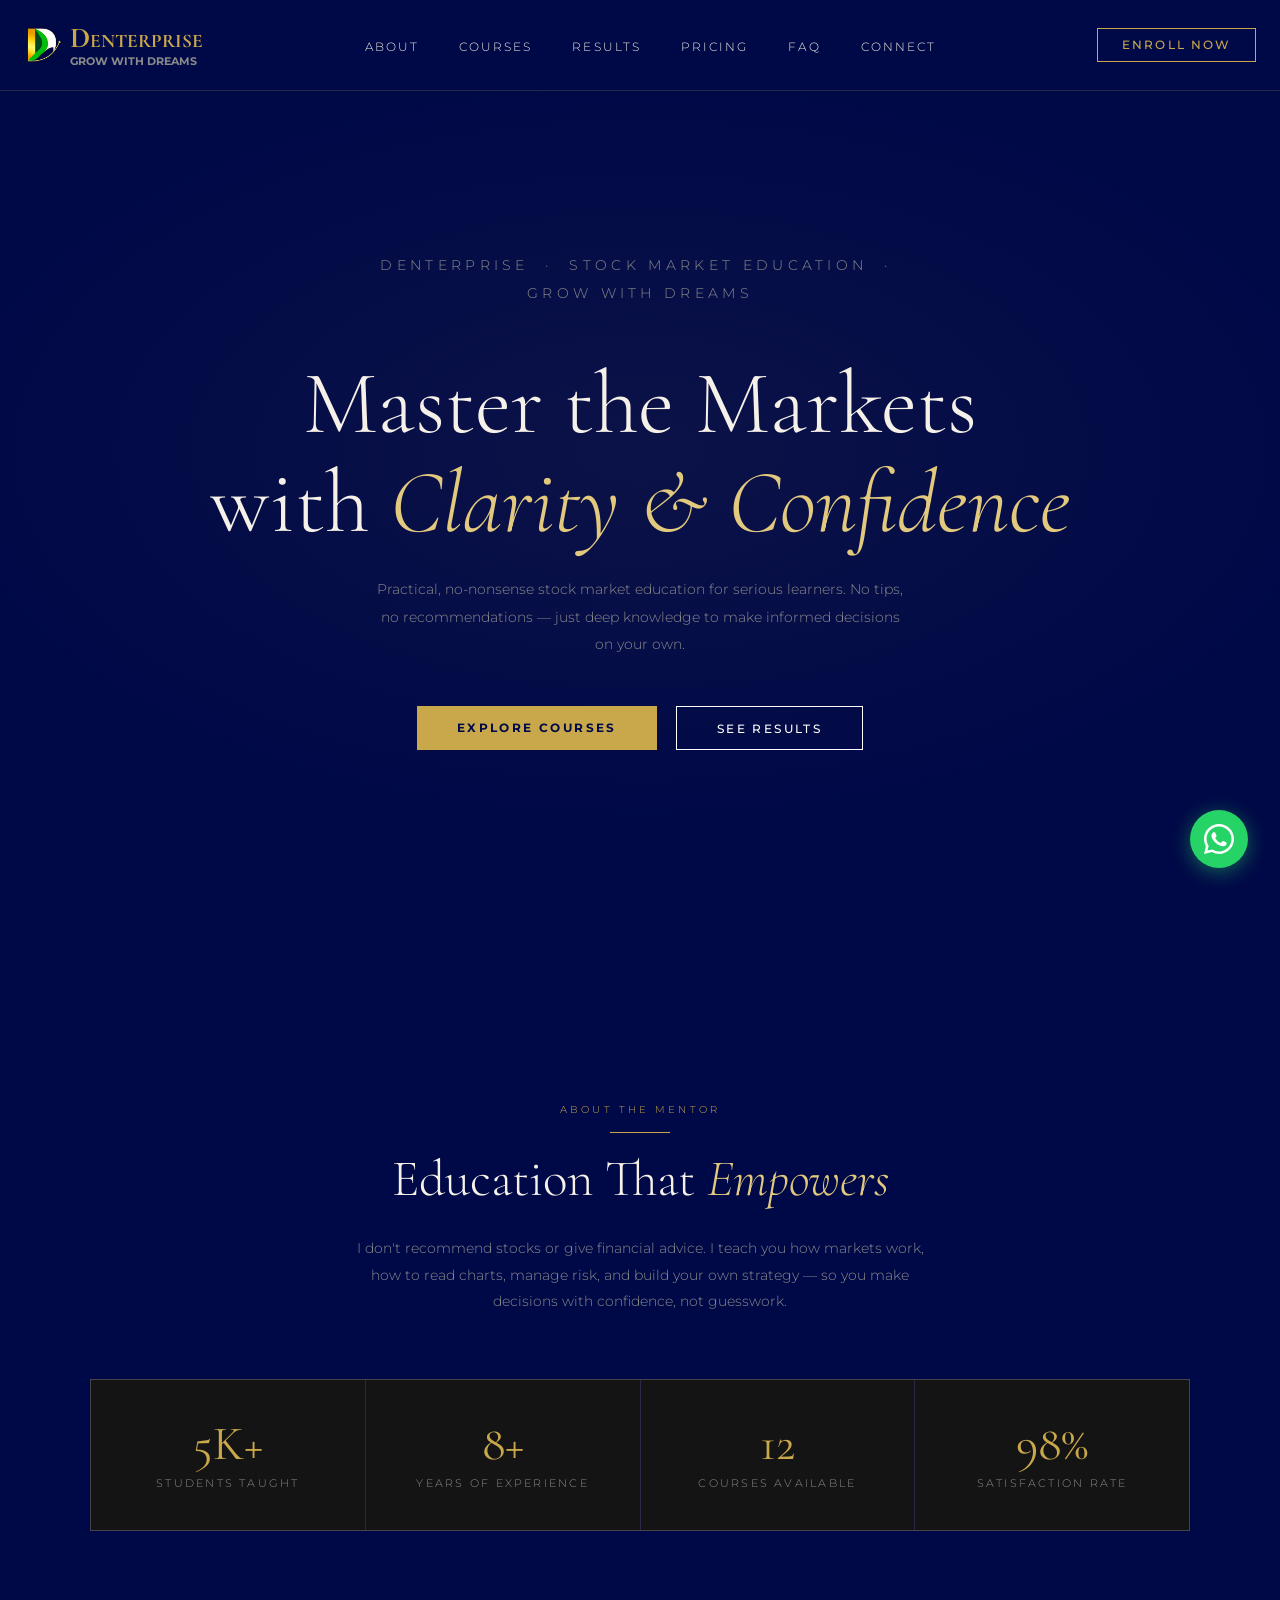
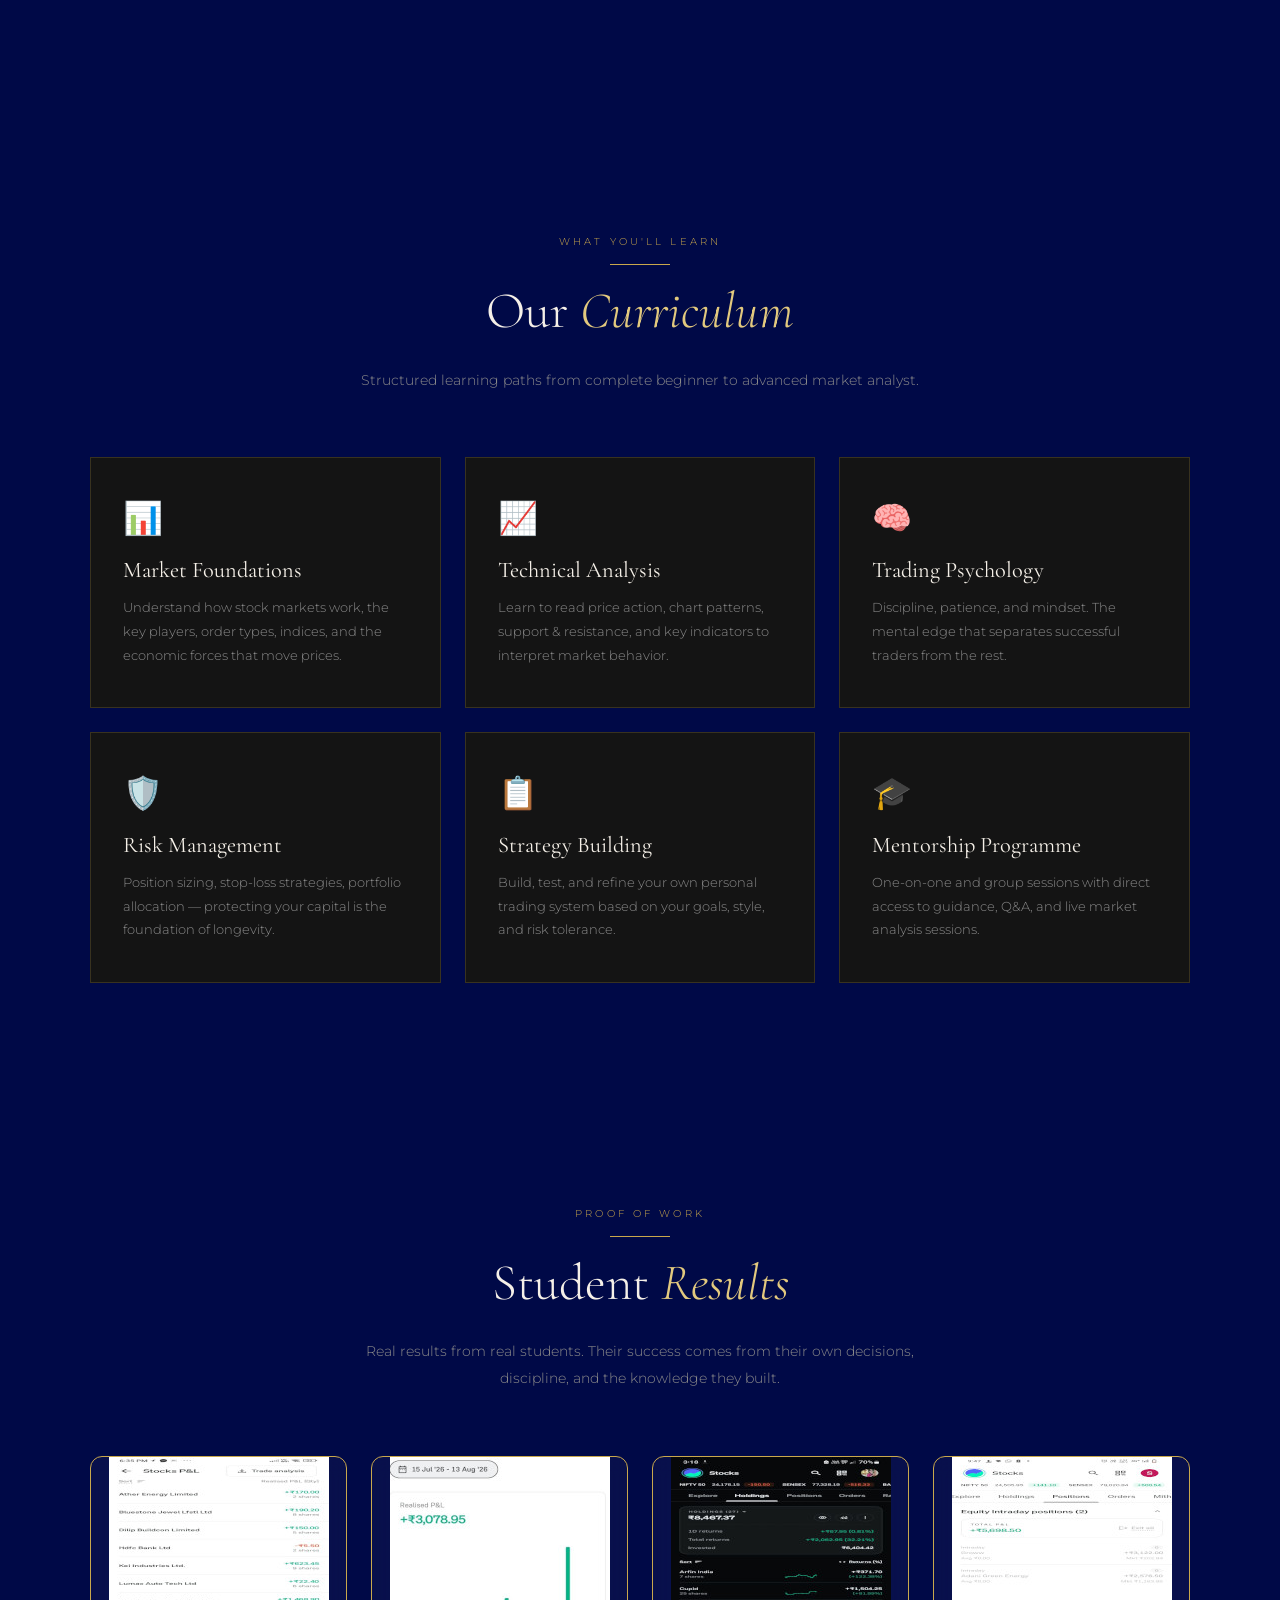
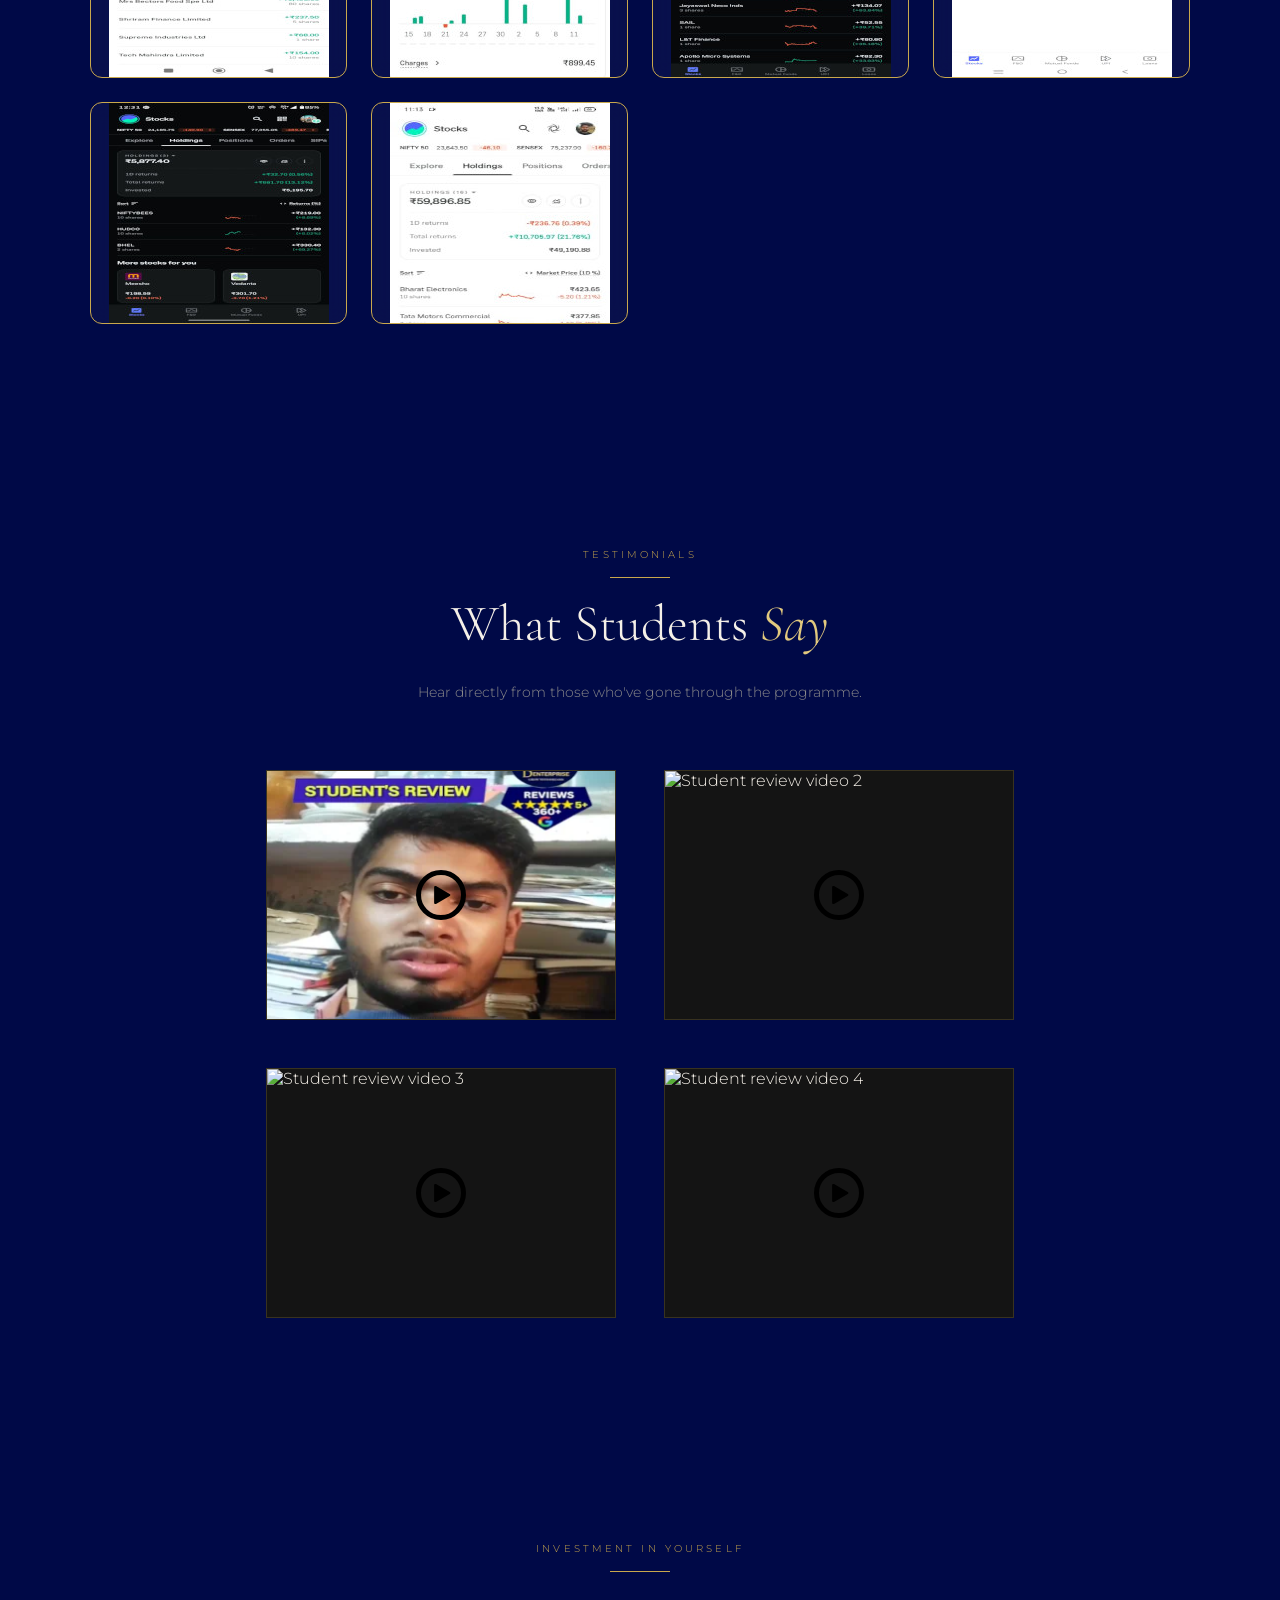
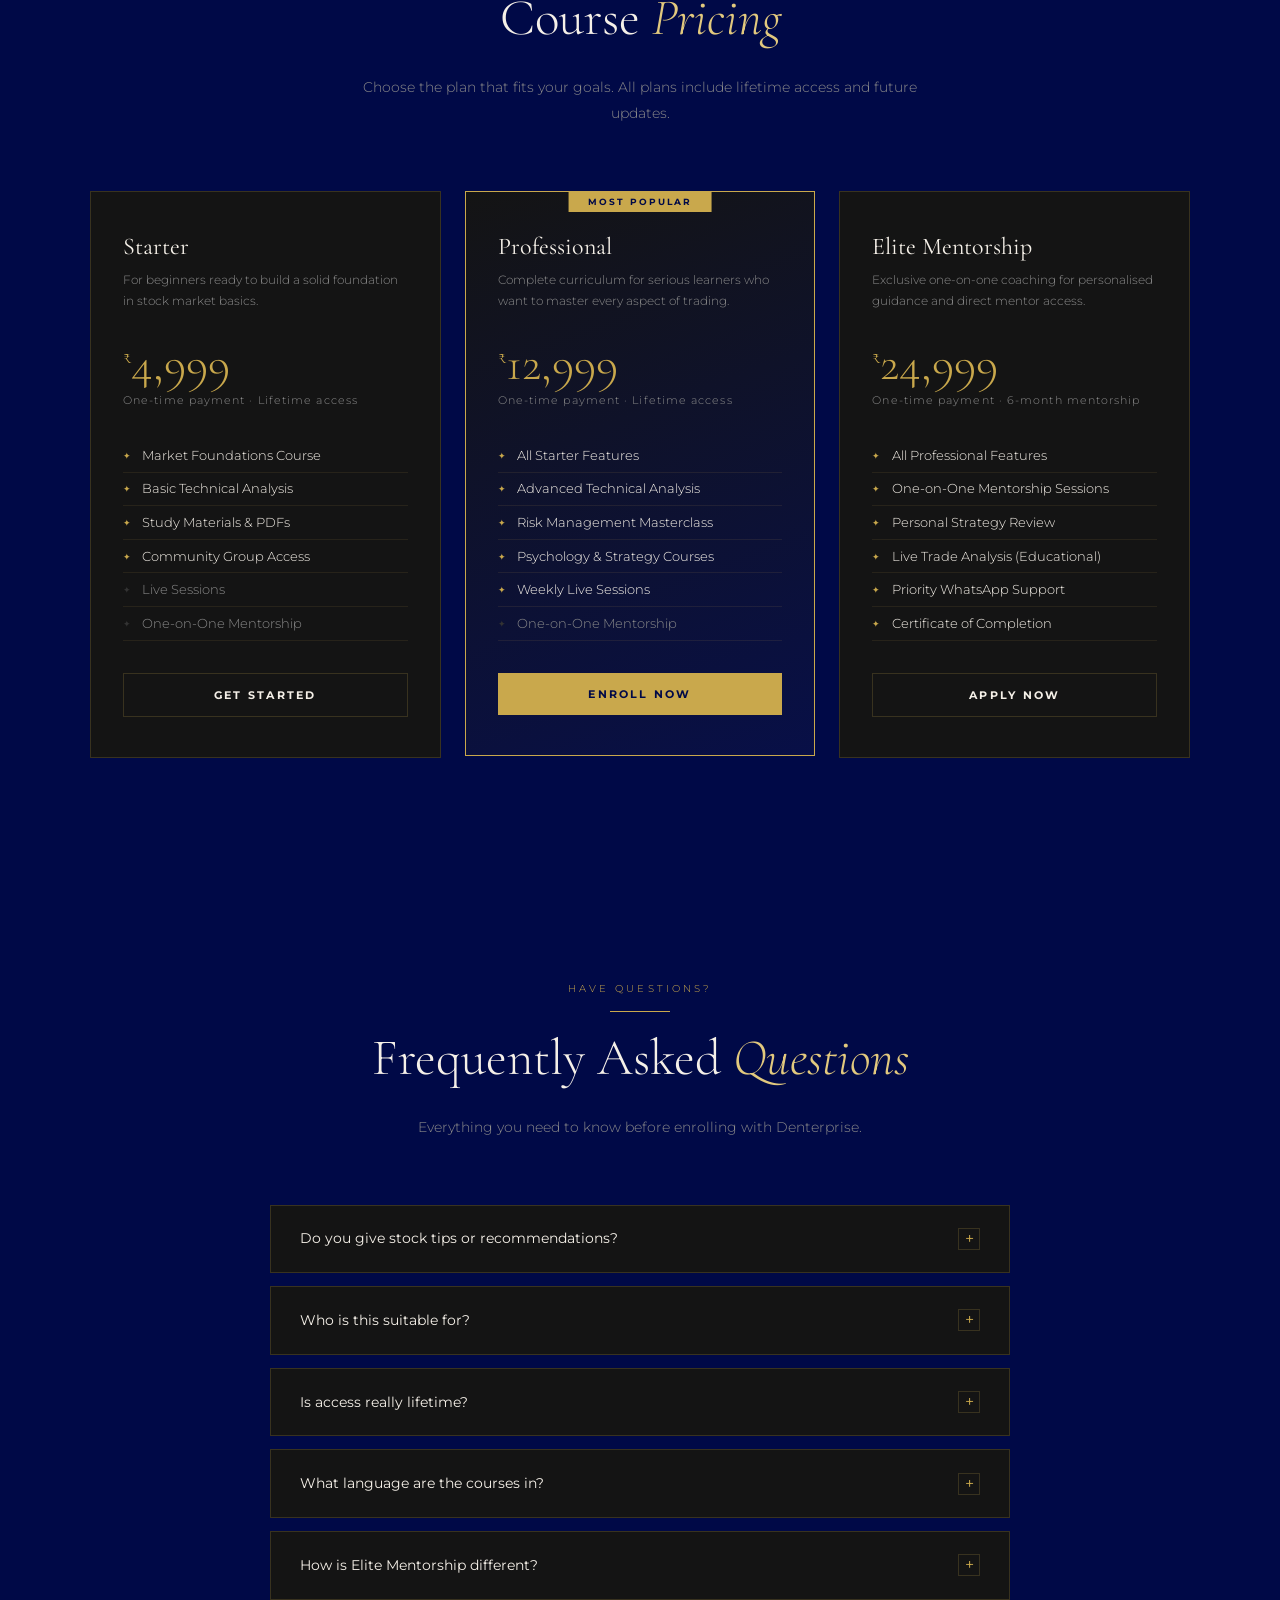
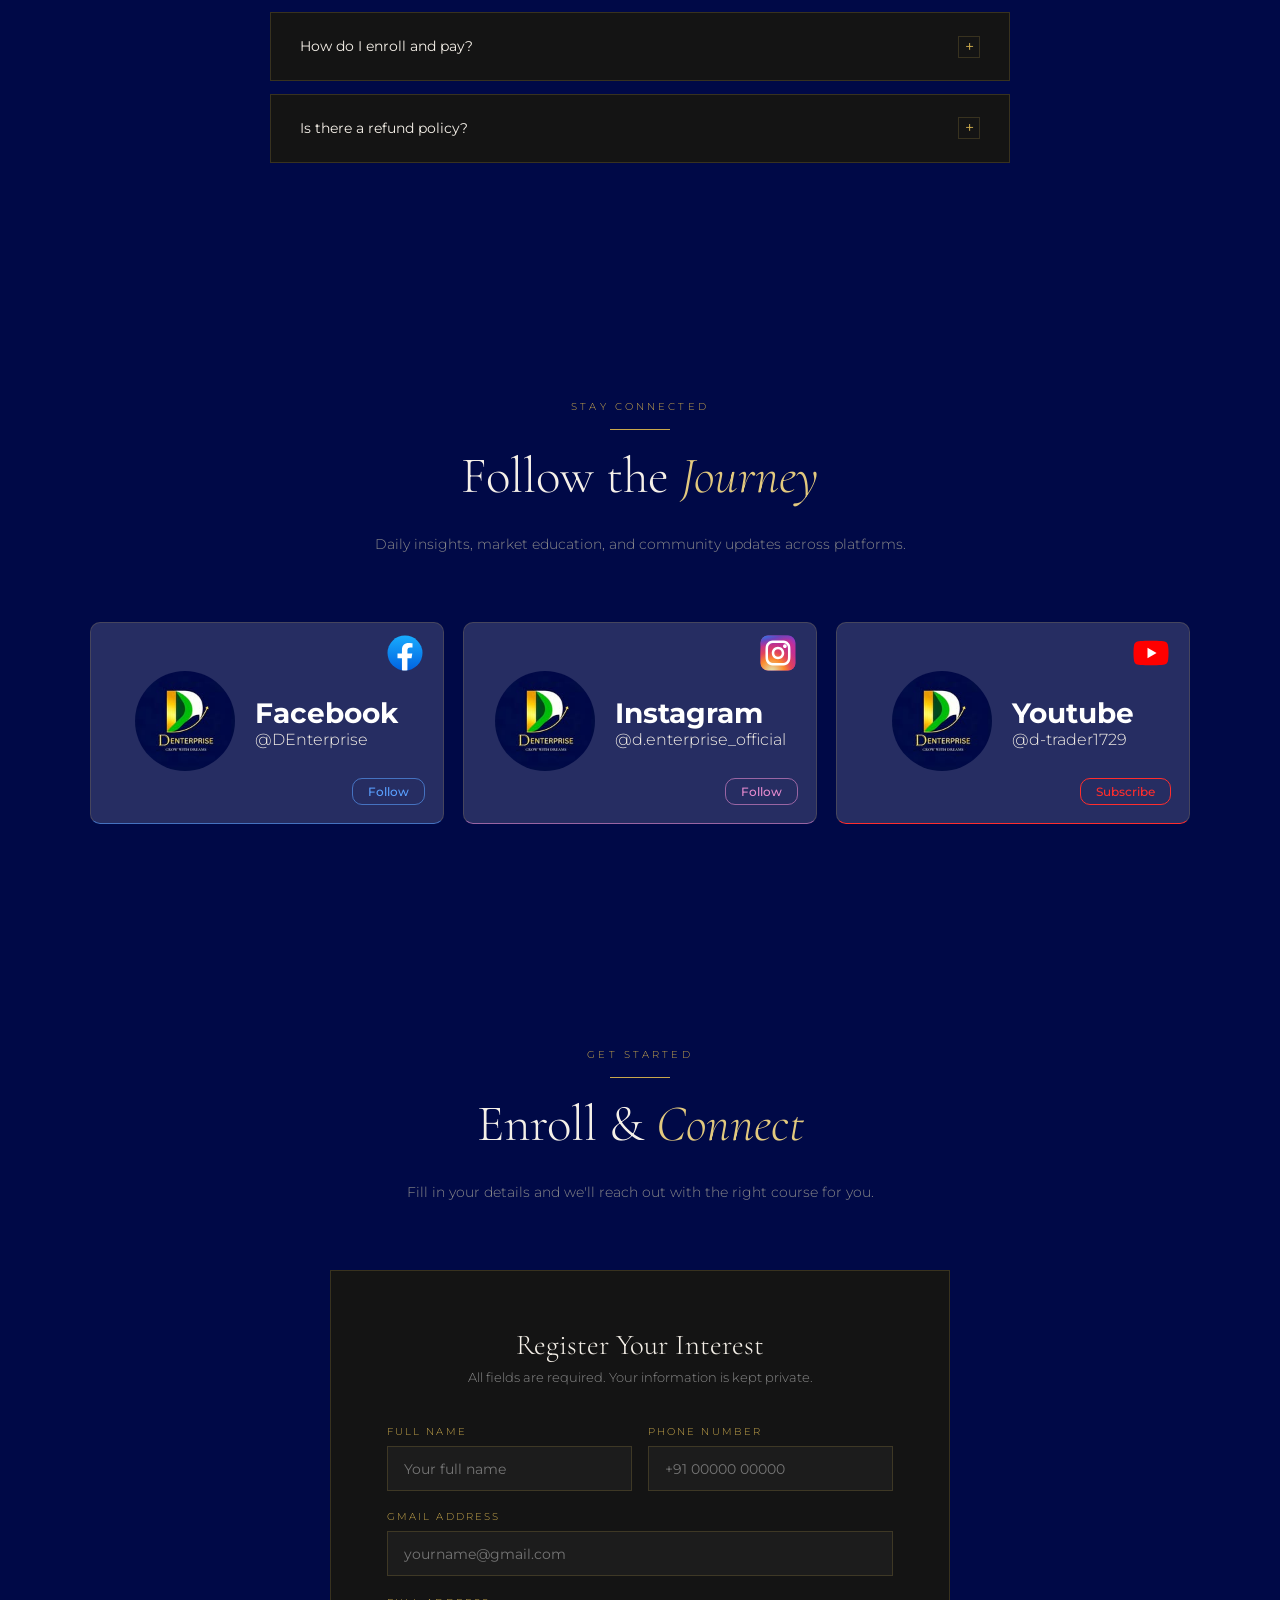
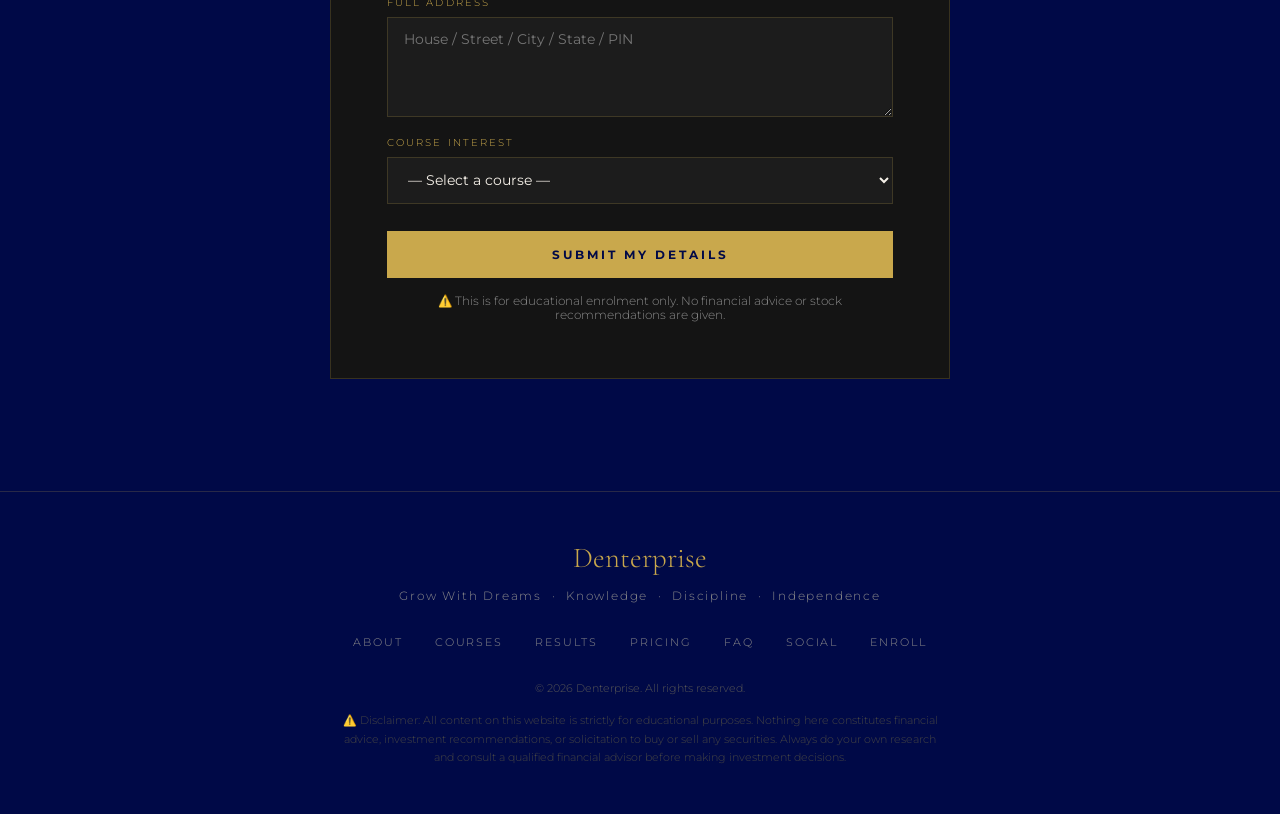
==== index.html @ 505f2dfe "feat: add thumbnail of student review video 1 in webpage" ====
<!DOCTYPE html>
<html lang="en">
<head>
    <meta charset="UTF-8">
    <meta name="viewport" content="width=device-width, initial-scale=1.0">
    
    <!-- Primary SEO -->
    <title>Denterprise — Grow With Dreams</title>
    <meta name="description" content="Master the markets with clarity & confidence. Practical, no-nonsense stock market education. No tips, no recommendations — just deep knowledge to make informed decisions. Enroll now.">
    <link rel="canonical" href="https://d-enterprise.in">
    <meta name="robots" content="index, follow, max-snippet:-1, max-image-preview:large">
    <meta name="author" content="Denterprise">
    <meta http-equiv="content-language" content="en-IN">

    <!-- Open Graph / Facebook / LinkedIn / WhatsApp -->
    <meta property="og:type" content="website">
    <meta property="og:site_name" content="Denterprise">
    <meta property="og:url" content="https://d-enterprise.in">
    <meta property="og:title" content="Denterprise — Grow With Dreams">
    <meta property="og:description" content="Master the markets with clarity & confidence. Practical, no-nonsense stock market education for serious learners. No tips, just deep knowledge.">
    <meta property="og:image" content="https://d-enterprise.in/assets/images/logo.webp">
    <meta property="og:image:width" content="1200">
    <meta property="og:image:height" content="630">
    <meta property="og:locale" content="en_IN">

    <!-- Twitter -->
    <meta name="twitter:card" content="summary_large_image">
    <meta name="twitter:site" content="@denterprise"> <!-- add your handle -->
    <meta name="twitter:title" content="Denterprise — Grow With Dreams">
    <meta name="twitter:description" content="Master the markets with clarity & confidence. No tips, no recommendations — just deep knowledge to make informed decisions.">
    <meta name="twitter:image" content="https://d-enterprise.in/assets/images/logo.webp">

    <!-- Favicon + PWA -->
    <link rel="shortcut icon" href="/assets/icons/favicon.ico" type="image/x-icon">
    <link rel="apple-touch-icon" sizes="180x180" href="/assets/icons/apple-touch-icon.png">
    <link rel="icon" type="image/png" sizes="32x32" href="/assets/icons/favicon-32x32.png">
    <link rel="icon" type="image/png" sizes="16x16" href="/assets/icons/favicon-16x16.png">
    <link rel="manifest" href="/assets/icons/site.webmanifest">
    <meta name="theme-color" content="#C9A84C"> <!--GOLD-->

    <!-- Performance -->
     <!--
    <link rel="preconnect" href="https://fonts.googleapis.com">
    <link rel="preconnect" href="https://fonts.gstatic.com" crossorigin>-->
    <link rel="preload" href="/assets/images/logo.webp" as="image" fetchpriority="high">
    <!--
    <link rel="preload" href="/fonts/cormorant-garamond-v21-cyrillic_cyrillic-ext_latin_latin-ext_vietnamese-300.woff2" as="font" type="font/woff2" crossorigin>
    <link rel="preload" href="/fonts/montserrat-v31-cyrillic_cyrillic-ext_latin_latin-ext_vietnamese-300.woff2" as="font" type="font/woff2" crossorigin>-->
    
    <!-- CSS -->
    <link rel="stylesheet" href="/css/style.css">

    <!-- Structured Data: Organization + Course -->
    <script type="application/ld+json">
{
  "@context": "https://schema.org",
  "@graph": [
    {
      "@type": "EducationalOrganization",
      "@id": "https://d-enterprise.in/#organization",
      "name": "Denterprise",
      "alternateName": "D Enterprise",
      "url": "https://d-enterprise.in/",
      "slogan": "Grow With Dreams",
      "description": "Practical, no-nonsense stock market education. No tips, no recommendations — just deep knowledge to make informed decisions.",
      "logo": {
        "@type": "ImageObject",
        "url": "https://d-enterprise.in/assets/images/logo.webp",
        "width": 1200,
        "height": 630
      },
      "sameAs": [
        "https://www.instagram.com/d.enterprise_official",
        "https://www.facebook.com/share/1Cz6TjRzab/",
        "https://youtube.com/@d-trader1729",
      ]
    },
    {
      "@type": "WebSite",
      "@id": "https://d-enterprise.in/#website",
      "url": "https://d-enterprise.in/",
      "name": "Denterprise",
      "publisher": { "@id": "https://d-enterprise.in/#organization" },
      "inLanguage": "en-IN"
    },
    {
      "@type": "WebPage",
      "@id": "https://d-enterprise.in/#webpage",
      "url": "https://d-enterprise.in/",
      "name": "Denterprise — Grow With Dreams",
      "isPartOf": { "@id": "https://d-enterprise.in/#website" },
      "about": { "@id": "https://d-enterprise.in/#organization" },
      "description": "Master the markets with clarity & confidence. Practical, no-nonsense stock market education. No tips, no recommendations — just deep knowledge to make informed decisions.",
      "inLanguage": "en-IN"
    },
    {
      "@type": "Course",
      "@id": "https://d-enterprise.in/#course",
      "name": "Practical Stock Market Education Program",
      "description": "Master the markets with clarity & confidence. Learn technical analysis, fundamental analysis, risk management and portfolio building. No stock tips given.",
      "provider": { "@id": "https://d-enterprise.in/#organization" },
      "inLanguage": ["en-IN", "hi-IN"],
      "educationalLevel": "Beginner to Advanced",
      "teaches": [
        "Technical Analysis",
        "Fundamental Analysis",
        "Risk Management",
        "Portfolio Management",
        "Trading Psychology"
      ],
      "hasCourseInstance": {
        "@type": "CourseInstance",
        "courseMode": "online",
        "courseWorkload": "P6M"
      },
      "offers": [
        {
          "@type": "Offer",
          "name": "Starter",
          "url": "https://d-enterprise.in/#pricing",
          "price": "4999",
          "priceCurrency": "INR",
          "availability": "https://schema.org/InStock",
          "category": "Market Foundations Course"
        },
        {
          "@type": "Offer",
          "name": "Professional",
          "url": "https://d-enterprise.in/#pricing",
          "price": "12999",
          "priceCurrency": "INR",
          "availability": "https://schema.org/InStock",
          "category": "Complete Curriculum"
        },
        {
          "@type": "Offer",
          "name": "Elite Mentorship",
          "url": "https://d-enterprise.in/#pricing",
          "price": "24999",
          "priceCurrency": "INR",
          "availability": "https://schema.org/InStock",
          "category": "One-on-One Mentorship"
        }
      ]
    },
    {
      "@type": "FAQPage",
      "@id": "https://d-enterprise.in/#faq",
      "mainEntity": [
        {
          "@type": "Question",
          "name": "Do you give stock tips or recommendations?",
          "acceptedAnswer": {
            "@type": "Answer",
            "text": "Absolutely not. Denterprise is a pure education platform. We teach you how to analyse markets, read charts, and build your own strategy. We never recommend specific stocks or give buy/sell calls."
          }
        },
        {
          "@type": "Question",
          "name": "Who is this suitable for?",
          "acceptedAnswer": {
            "@type": "Answer",
            "text": "Our courses are designed for complete beginners with zero market knowledge to intermediate traders looking to sharpen their skills."
          }
        },
        {
          "@type": "Question",
          "name": "Is access really lifetime?",
          "acceptedAnswer": {
            "@type": "Answer",
            "text": "Yes. Once enrolled, you get lifetime access to all course materials including any future updates. Learn at your own pace — no deadlines, no expiry."
          }
        },
        {
          "@type": "Question",
          "name": "What language are the courses in?",
          "acceptedAnswer": {
            "@type": "Answer",
            "text": "Our courses are taught in Hindi and English, making them accessible across India. Study materials are provided in both languages."
          }
        },
        {
          "@type": "Question",
          "name": "How is Elite Mentorship different?",
          "acceptedAnswer": {
            "@type": "Answer",
            "text": "Elite Mentorship gives you direct one-on-one sessions, a personalised review of your own strategy, and priority WhatsApp support."
          }
        },
        {
          "@type": "Question",
          "name": "How do I enroll and pay?",
          "acceptedAnswer": {
            "@type": "Answer",
            "text": "Fill out the enrolment form on the website — our team will reach out within 24 hours with payment details and onboarding steps."
          }
        },
        {
          "@type": "Question",
          "name": "Is there a refund policy?",
          "acceptedAnswer": {
            "@type": "Answer",
            "text": "We offer a 7-day review period. If you feel the course isn't the right fit within the first 7 days, contact us and we'll sort it out."
          }
        }
      ]
    }
  ]
}
</script>
</head>
<body>

    <!-- WhatsApp Float -->
    <a href="https://wa.me/79800 53683?text=Hello%21%20I%27d%20like%20to%20get%20more%20details%20about%20your%20stock%20market%20course" class="whatsapp-float" target="_blank" title="Chat on WhatsApp">
        <svg viewBox="0 0 32 32" xmlns="http://www.w3.org/2000/svg">
            <path d="M16 0C7.163 0 0 7.163 0 16c0 2.824.737 5.474 2.027 7.77L0 32l8.43-2.007A15.934 15.934 0 0016 32c8.837 0 16-7.163 16-16S24.837 0 16 0zm0 29.333a13.27 13.27 0 01-6.77-1.848l-.484-.29-5.007 1.192 1.22-4.862-.317-.5A13.267 13.267 0 012.667 16C2.667 8.636 8.636 2.667 16 2.667S29.333 8.636 29.333 16 23.364 29.333 16 29.333zm7.27-9.917c-.398-.2-2.354-1.162-2.72-1.294-.365-.133-.63-.2-.895.2-.265.398-1.028 1.294-1.26 1.561-.233.266-.465.3-.863.1-.398-.2-1.68-.619-3.2-1.973-1.183-1.054-1.98-2.355-2.213-2.753-.233-.398-.025-.613.175-.812.18-.178.398-.465.597-.698.2-.233.266-.398.398-.663.133-.265.067-.498-.033-.697-.1-.2-.895-2.16-1.228-2.958-.323-.776-.65-.67-.895-.683-.233-.013-.498-.016-.763-.016s-.697.1-1.062.498c-.365.398-1.394 1.362-1.394 3.323s1.428 3.855 1.627 4.12c.2.266 2.81 4.291 6.81 6.022.951.41 1.693.655 2.272.838.954.303 1.822.26 2.508.158.765-.114 2.354-.962 2.687-1.892.333-.93.333-1.727.233-1.892-.1-.166-.365-.266-.763-.465z"/>
        </svg>
    </a>

    <!-- Modal Dialog -->
     <dialog id="media-modal">
        <button class="close-btn" id="close-modal">&times;</button>
        <div id="modal-content"></div>
     </dialog>

    <!-- HEADER -->
    <header class="site-header">
        <nav class="navbar">
            <a href="#" class="nav-logo-wrap">
                <img src="/assets/images/logo.webp"alt="Logo" onerror="this.style.display='none'" />
                <div>
                    <div class="nav-logo-text"><span>D</span>ENTERPRISE</div>
                    <div class="nav-logo-sub">Grow With Dreams</div>
                </div>
            </a>
            <ul class="nav-links">
                <li><a href="#about">About</a></li>
                <li><a href="#courses">Courses</a></li>
                <li><a href="#results">Results</a></li>
                <li><a href="#pricing">Pricing</a></li>
                <li><a href="#faq">FAQ</a></li>
                <li><a href="#social">Connect</a></li>
            </ul>
            <a href="#enroll" class="nav-cta">Enroll Now</a>
        </nav>
    </header>

    <!-- MAIN -->
    <main class="main">
        <!-- HERO -->
         <section class="hero">
            <p class="hero-tag">Denterprise &nbsp;·&nbsp; Stock Market Education &nbsp;·&nbsp; Grow With Dreams</p>
            <h1>Master the Markets<br/>with <em>Clarity & Confidence</em></h1>
            <p>Practical, no-nonsense stock market education for serious learners. No tips, no recommendations — just deep knowledge to make informed decisions on your own.</p>
            <div class="hero-btns">
                <a href="#courses" class="btn-primary">Explore Courses</a>
                <a href="#results" class="btn-outline">See Results</a>
            </div>
        </section>

        <!-- ABOUT / STATS -->
        <section id="about">
            <div class="container">
                <p class="section-tag">About the Mentor</p>
                <div class="divider"></div>
                <h2 class="section-title">Education That <em>Empowers</em></h2>
                <p class="section-sub">I don't recommend stocks or give financial advice. I teach you how markets work, how to read charts, manage risk, and build your own strategy — so you make decisions with confidence, not guesswork.</p>

                <div class="stats-grid reveal">
                <div class="stat"><div class="stat-num">5K+</div><div class="stat-label">Students Taught</div></div>
                <div class="stat"><div class="stat-num">8+</div><div class="stat-label">Years of Experience</div></div>
                <div class="stat"><div class="stat-num">12</div><div class="stat-label">Courses Available</div></div>
                <div class="stat"><div class="stat-num">98%</div><div class="stat-label">Satisfaction Rate</div></div>
                </div>
            </div>
        </section>

        <!-- COURSES -->
        <section id="courses">
            <div class="container">
                <p class="section-tag">What You'll Learn</p>
                <div class="divider"></div>
                <h2 class="section-title">Our <em>Curriculum</em></h2>
                <p class="section-sub">Structured learning paths from complete beginner to advanced market analyst.</p>

                <div class="courses-grid reveal">
                <div class="course-card">
                    <div class="course-icon">📊</div>
                    <h3>Market Foundations</h3>
                    <p>Understand how stock markets work, the key players, order types, indices, and the economic forces that move prices.</p>
                </div>
                <div class="course-card">
                    <div class="course-icon">📈</div>
                    <h3>Technical Analysis</h3>
                    <p>Learn to read price action, chart patterns, support & resistance, and key indicators to interpret market behavior.</p>
                </div>
                <div class="course-card">
                    <div class="course-icon">🧠</div>
                    <h3>Trading Psychology</h3>
                    <p>Discipline, patience, and mindset. The mental edge that separates successful traders from the rest.</p>
                </div>
                <div class="course-card">
                    <div class="course-icon">🛡️</div>
                    <h3>Risk Management</h3>
                    <p>Position sizing, stop-loss strategies, portfolio allocation — protecting your capital is the foundation of longevity.</p>
                </div>
                <div class="course-card">
                    <div class="course-icon">📋</div>
                    <h3>Strategy Building</h3>
                    <p>Build, test, and refine your own personal trading system based on your goals, style, and risk tolerance.</p>
                </div>
                <div class="course-card">
                    <div class="course-icon">🎓</div>
                    <h3>Mentorship Programme</h3>
                    <p>One-on-one and group sessions with direct access to guidance, Q&A, and live market analysis sessions.</p>
                </div>
                </div>
            </div>
        </section>

        <!-- RESULTS (SCREENSHOTS) -->
        <section id="results" class="results-bg">
            <div class="container">
                <p class="section-tag">Proof of Work</p>
                <div class="divider"></div>
                <h2 class="section-title">Student <em>Results</em></h2>
                <p class="section-sub">Real results from real students. Their success comes from their own decisions, discipline, and the knowledge they built.</p>

                <div class="screenshot-grid reveal" id="screenshotGrid">
                    <div class="screenshot-placeholder media" data-type="image" data-src="/assets/review-img/1.jpeg">
                        <img src="/assets/review-img/thumbnail1.jpeg" alt="Student review photo 1">
                    </div>
                    <div class="screenshot-placeholder media" data-type="image" data-src="/assets/review-img/2.jpeg">
                        <img src="/assets/review-img/thumbnail2.jpeg" alt="Student review photo 2">
                    </div>
                    <div class="screenshot-placeholder media" data-type="image" data-src="/assets/review-img/3.jpeg">
                        <img src="/assets/review-img/thumbnail3.jpeg" alt="Student review photo 3">
                    </div>
                    <div class="screenshot-placeholder media" data-type="image" data-src="/assets/review-img/4.jpeg">
                        <img src="/assets/review-img/thumbnail4.jpeg" alt="Student review photo 4">
                    </div>
                    <div class="screenshot-placeholder media" data-type="image" data-src="/assets/review-img/5.jpeg">
                        <img src="/assets/review-img/thumbnail5.jpeg" alt="Student review photo 5">
                    </div>
                    <div class="screenshot-placeholder media" data-type="image" data-src="/assets/review-img/6.jpeg">
                        <img src="/assets/review-img/thumbnail6.jpeg" alt="Student review photo 6">
                    </div>
                </div>
            </div>
        </section>

        <!-- VIDEO REVIEWS -->
        <section id="reviews">
            <div class="container">
                <p class="section-tag">Testimonials</p>
                <div class="divider"></div>
                <h2 class="section-title">What Students <em>Say</em></h2>
                <p class="section-sub">Hear directly from those who've gone through the programme.</p>

                <div class="video-grid reveal">
                    <!-- Replace src with actual YouTube embed or video URL -->
                    <div class="video-card  media" data-type="video" data-src="/assets/videos/vid1.mp4">
                        <img src="/assets/videos/thumb1.webp" alt="Student review video 1">
                        <div class="play-icon">
                            <svg viewBox="0 0 20 20" version="1.1" xmlns="http://www.w3.org/2000/svg" xmlns:xlink="http://www.w3.org/1999/xlink" fill="#000000"><g id="SVGRepo_bgCarrier" stroke-width="0"></g><g id="SVGRepo_tracerCarrier" stroke-linecap="round" stroke-linejoin="round"></g><g id="SVGRepo_iconCarrier"> <title>multimedia / 10 - multimedia, play icon, circle, button</title> <g id="Free-Icons" stroke="none" stroke-width="1" fill="none" fill-rule="evenodd"> <g transform="translate(-821.000000, -378.000000)" id="Group"> <g transform="translate(819.000000, 376.000000)" id="Shape"> <circle stroke="#000000" stroke-width="2" stroke-linecap="round" stroke-linejoin="round" cx="12" cy="12" r="9"> </circle> <path d="M9.99806947,8.42746827 L15.4902873,11.5658784 C15.730046,11.7028834 15.8133443,12.0083107 15.6763394,12.2480695 C15.6320447,12.3255851 15.5678029,12.3898269 15.4902873,12.4341216 L9.99806947,15.5725317 C9.75831075,15.7095367 9.45288341,15.6262384 9.31587843,15.3864796 C9.27270766,15.3109308 9.25,15.2254236 9.25,15.1384102 L9.25,8.86158984 C9.25,8.58544746 9.47385763,8.36158984 9.75,8.36158984 C9.83701347,8.36158984 9.92252062,8.3842975 9.99806947,8.42746827 Z" fill="#000000"> </path> </g> </g> </g> </g></svg>
                        </div>
                    </div>
                    <div class="video-card  media" data-type="video" data-src="/assets/videos/2.mp4">
                        <img src="/assets/videos/thumb2.webp" alt="Student review video 2">
                        <div class="play-icon">
                            <svg viewBox="0 0 20 20" version="1.1" xmlns="http://www.w3.org/2000/svg" xmlns:xlink="http://www.w3.org/1999/xlink" fill="#000000"><g id="SVGRepo_bgCarrier" stroke-width="0"></g><g id="SVGRepo_tracerCarrier" stroke-linecap="round" stroke-linejoin="round"></g><g id="SVGRepo_iconCarrier"> <title>multimedia / 10 - multimedia, play icon, circle, button</title> <g id="Free-Icons" stroke="none" stroke-width="1" fill="none" fill-rule="evenodd"> <g transform="translate(-821.000000, -378.000000)" id="Group"> <g transform="translate(819.000000, 376.000000)" id="Shape"> <circle stroke="#000000" stroke-width="2" stroke-linecap="round" stroke-linejoin="round" cx="12" cy="12" r="9"> </circle> <path d="M9.99806947,8.42746827 L15.4902873,11.5658784 C15.730046,11.7028834 15.8133443,12.0083107 15.6763394,12.2480695 C15.6320447,12.3255851 15.5678029,12.3898269 15.4902873,12.4341216 L9.99806947,15.5725317 C9.75831075,15.7095367 9.45288341,15.6262384 9.31587843,15.3864796 C9.27270766,15.3109308 9.25,15.2254236 9.25,15.1384102 L9.25,8.86158984 C9.25,8.58544746 9.47385763,8.36158984 9.75,8.36158984 C9.83701347,8.36158984 9.92252062,8.3842975 9.99806947,8.42746827 Z" fill="#000000"> </path> </g> </g> </g> </g></svg>
                        </div>
                    </div>
                    <div class="video-card  media" data-type="video" data-src="/assets/videos/3.mp4">
                        <img src="/assets/videos/thumb3.webp" alt="Student review video 3">
                        <div class="play-icon">
                            <svg viewBox="0 0 20 20" version="1.1" xmlns="http://www.w3.org/2000/svg" xmlns:xlink="http://www.w3.org/1999/xlink" fill="#000000"><g id="SVGRepo_bgCarrier" stroke-width="0"></g><g id="SVGRepo_tracerCarrier" stroke-linecap="round" stroke-linejoin="round"></g><g id="SVGRepo_iconCarrier"> <title>multimedia / 10 - multimedia, play icon, circle, button</title> <g id="Free-Icons" stroke="none" stroke-width="1" fill="none" fill-rule="evenodd"> <g transform="translate(-821.000000, -378.000000)" id="Group"> <g transform="translate(819.000000, 376.000000)" id="Shape"> <circle stroke="#000000" stroke-width="2" stroke-linecap="round" stroke-linejoin="round" cx="12" cy="12" r="9"> </circle> <path d="M9.99806947,8.42746827 L15.4902873,11.5658784 C15.730046,11.7028834 15.8133443,12.0083107 15.6763394,12.2480695 C15.6320447,12.3255851 15.5678029,12.3898269 15.4902873,12.4341216 L9.99806947,15.5725317 C9.75831075,15.7095367 9.45288341,15.6262384 9.31587843,15.3864796 C9.27270766,15.3109308 9.25,15.2254236 9.25,15.1384102 L9.25,8.86158984 C9.25,8.58544746 9.47385763,8.36158984 9.75,8.36158984 C9.83701347,8.36158984 9.92252062,8.3842975 9.99806947,8.42746827 Z" fill="#000000"> </path> </g> </g> </g> </g></svg>
                        </div>
                    </div>
                    <div class="video-card  media" data-type="video" data-src="/assets/videos/4.mp4">
                        <img src="/assets/videos/thumb4.webp" alt="Student review video 4">
                        <div class="play-icon">
                            <svg viewBox="0 0 20 20" version="1.1" xmlns="http://www.w3.org/2000/svg" xmlns:xlink="http://www.w3.org/1999/xlink" fill="#000000"><g id="SVGRepo_bgCarrier" stroke-width="0"></g><g id="SVGRepo_tracerCarrier" stroke-linecap="round" stroke-linejoin="round"></g><g id="SVGRepo_iconCarrier"> <title>multimedia / 10 - multimedia, play icon, circle, button</title> <g id="Free-Icons" stroke="none" stroke-width="1" fill="none" fill-rule="evenodd"> <g transform="translate(-821.000000, -378.000000)" id="Group"> <g transform="translate(819.000000, 376.000000)" id="Shape"> <circle stroke="#000000" stroke-width="2" stroke-linecap="round" stroke-linejoin="round" cx="12" cy="12" r="9"> </circle> <path d="M9.99806947,8.42746827 L15.4902873,11.5658784 C15.730046,11.7028834 15.8133443,12.0083107 15.6763394,12.2480695 C15.6320447,12.3255851 15.5678029,12.3898269 15.4902873,12.4341216 L9.99806947,15.5725317 C9.75831075,15.7095367 9.45288341,15.6262384 9.31587843,15.3864796 C9.27270766,15.3109308 9.25,15.2254236 9.25,15.1384102 L9.25,8.86158984 C9.25,8.58544746 9.47385763,8.36158984 9.75,8.36158984 C9.83701347,8.36158984 9.92252062,8.3842975 9.99806947,8.42746827 Z" fill="#000000"> </path> </g> </g> </g> </g></svg>
                        </div>
                    </div>
                </div>
            </div>
        </section>

        <!-- PRICING -->
        <section id="pricing">
            <div class="container">
                <p class="section-tag">Investment in Yourself</p>
                <div class="divider"></div>
                <h2 class="section-title">Course <em>Pricing</em></h2>
                <p class="section-sub">Choose the plan that fits your goals. All plans include lifetime access and future updates.</p>
                <div class="pricing-grid reveal">

                <!-- Starter -->
                <div class="price-card">
                    <div class="price-name">Starter</div>
                    <div class="price-desc">For beginners ready to build a solid foundation in stock market basics.</div>
                    <div class="price-amount"><span>₹</span>4,999</div>
                    <div class="price-period">One-time payment · Lifetime access</div>
                    <ul class="price-features">
                    <li>Market Foundations Course</li>
                    <li>Basic Technical Analysis</li>
                    <li>Study Materials & PDFs</li>
                    <li>Community Group Access</li>
                    <li class="off">Live Sessions</li>
                    <li class="off">One-on-One Mentorship</li>
                    </ul>
                    <button class="btn-price btn-price-outline" onclick="document.getElementById('enroll').scrollIntoView({behavior:'smooth'})">Get Started</button>
                </div>

                <!-- Pro -->
                <div class="price-card featured">
                    <div class="popular-badge">Most Popular</div>
                    <div class="price-name">Professional</div>
                    <div class="price-desc">Complete curriculum for serious learners who want to master every aspect of trading.</div>
                    <div class="price-amount"><span>₹</span>12,999</div>
                    <div class="price-period">One-time payment · Lifetime access</div>
                    <ul class="price-features">
                    <li>All Starter Features</li>
                    <li>Advanced Technical Analysis</li>
                    <li>Risk Management Masterclass</li>
                    <li>Psychology & Strategy Courses</li>
                    <li>Weekly Live Sessions</li>
                    <li class="off">One-on-One Mentorship</li>
                    </ul>
                    <button class="btn-price btn-price-gold" onclick="document.getElementById('enroll').scrollIntoView({behavior:'smooth'})">Enroll Now</button>
                </div>

                <!-- Elite -->
                <div class="price-card">
                    <div class="price-name">Elite Mentorship</div>
                    <div class="price-desc">Exclusive one-on-one coaching for personalised guidance and direct mentor access.</div>
                    <div class="price-amount"><span>₹</span>24,999</div>
                    <div class="price-period">One-time payment · 6-month mentorship</div>
                    <ul class="price-features">
                    <li>All Professional Features</li>
                    <li>One-on-One Mentorship Sessions</li>
                    <li>Personal Strategy Review</li>
                    <li>Live Trade Analysis (Educational)</li>
                    <li>Priority WhatsApp Support</li>
                    <li>Certificate of Completion</li>
                    </ul>
                    <button class="btn-price btn-price-outline" onclick="document.getElementById('enroll').scrollIntoView({behavior:'smooth'})">Apply Now</button>
                </div>

                </div>
            </div>
        </section>

        <!-- FAQ -->
        <section id="faq">
            <div class="container">
                <p class="section-tag">Have Questions?</p>
                <div class="divider"></div>
                <h2 class="section-title">Frequently Asked <em>Questions</em></h2>
                <p class="section-sub">Everything you need to know before enrolling with Denterprise.</p>
                <div class="faq-list reveal">

                <div class="faq-item">
                    <div class="faq-q" onclick="toggleFaq(this)">Do you give stock tips or recommendations? <span class="faq-arrow">+</span></div>
                    <div class="faq-a">Absolutely not. Denterprise is a pure education platform. We teach you how to analyse markets, read charts, and build your own strategy. We never recommend specific stocks or give buy/sell calls. All investment decisions are entirely your own.</div>
                </div>

                <div class="faq-item">
                    <div class="faq-q" onclick="toggleFaq(this)">Who is this suitable for? <span class="faq-arrow">+</span></div>
                    <div class="faq-a">Our courses are designed for anyone — complete beginners with zero market knowledge to intermediate traders looking to sharpen their skills. Each course clearly states its level so you can pick the right starting point.</div>
                </div>

                <div class="faq-item">
                    <div class="faq-q" onclick="toggleFaq(this)">Is access really lifetime? <span class="faq-arrow">+</span></div>
                    <div class="faq-a">Yes. Once enrolled, you get lifetime access to all course materials including any future updates. Learn at your own pace — no deadlines, no expiry.</div>
                </div>

                <div class="faq-item">
                    <div class="faq-q" onclick="toggleFaq(this)">What language are the courses in? <span class="faq-arrow">+</span></div>
                    <div class="faq-a">Our courses are taught in Hindi and English, making them accessible across India. Study materials are provided in both languages.</div>
                </div>

                <div class="faq-item">
                    <div class="faq-q" onclick="toggleFaq(this)">How is Elite Mentorship different? <span class="faq-arrow">+</span></div>
                    <div class="faq-a">Elite Mentorship gives you direct one-on-one sessions, a personalised review of your own strategy, and priority WhatsApp support. It's for those who want a hands-on, guided learning experience.</div>
                </div>

                <div class="faq-item">
                    <div class="faq-q" onclick="toggleFaq(this)">How do I enroll and pay? <span class="faq-arrow">+</span></div>
                    <div class="faq-a">Fill out the enrolment form below — our team will reach out within 24 hours with payment details and onboarding steps. You can also message us directly on WhatsApp using the green button on this page.</div>
                </div>

                <div class="faq-item">
                    <div class="faq-q" onclick="toggleFaq(this)">Is there a refund policy? <span class="faq-arrow">+</span></div>
                    <div class="faq-a">We offer a 7-day review period. If you feel the course isn't the right fit within the first 7 days, contact us and we'll sort it out. Your satisfaction comes first.</div>
                </div>

                </div>
            </div>
        </section>

        <!-- SOCIAL LINKS -->
        <section id="social">
            <div class="container">
                <p class="section-tag">Stay Connected</p>
                <div class="divider"></div>
                <h2 class="section-title">Follow the <em>Journey</em></h2>
                <p class="section-sub">Daily insights, market education, and community updates across platforms.</p>

                <div class="social-grid reveal">
                    <div class="social-card fb">
                        <div class="platform">
                            <img src="/assets/images/facebook-1-svgrepo-com.svg" alt="facebook svg logo" width="40px" height="40px">
                        </div>
                        <div class="profile">
                            <div class="profile-img">
                                <img src="/assets/images/social-media-profile-image.jpg" alt="facebook image">
                            </div>
                            <div class="profile-details">
                                <span class="platform-name">Facebook</span>
                                <span class="userid">@DEnterprise</span>
                                <span class="followers"></span>
                            </div>
                        </div>
                        <a href="https://www.facebook.com/share/1Cz6TjRzab/" target="_blank" rel="noopener" class="follow">Follow</a>
                    </div>

                    <div class="social-card insta">
                        <div class="platform">
                            <img src="/assets/images/instagram-1-svgrepo-com.svg" alt="instagram svg logo" width="40px" height="40px">
                        </div>
                        <div class="profile">
                            <div class="profile-img">
                                <img src="/assets/images/social-media-profile-image.jpg" alt="instagram profile image">
                            </div>
                            <div class="profile-details">
                                <span class="platform-name">Instagram</span>
                                <span class="userid">@d.enterprise_official</span>
                                <span class="followers"></span>
                            </div>
                        </div>
                        <a href="https://www.instagram.com/d.enterprise_official" target="_blank" rel="noopener" class="follow">Follow</a>
                    </div>
                    <div class="social-card yt">
                        <div class="platform">
                            <img src="/assets/images/youtube-color-svgrepo-com.svg" alt="youtube svg logo"  width="40px" height="40px">
                        </div>
                        <div class="profile">
                            <div class="profile-img">
                                <img src="/assets/images/social-media-profile-image.jpg" alt="youtube profile image">
                            </div>
                            <div class="profile-details">
                                <span class="platform-name">Youtube</span>
                                <span class="userid">@d-trader1729</span>
                                <span class="followers"></span>
                            </div>
                        </div>
                        <a href="https://youtube.com/@d-trader1729" target="_blank" rel="noopener" class="follow">Subscribe</a>
                    </div>
                </div>
            </div>
        </section>

        <!-- ENROLL / CONTACT FORM -->
        <section id="enroll" class="form-bg">
            <div class="container">
                <p class="section-tag">Get Started</p>
                <div class="divider"></div>
                <h2 class="section-title">Enroll & <em>Connect</em></h2>
                <p class="section-sub">Fill in your details and we'll reach out with the right course for you.</p>

                <div class="contact-form reveal">
                <div class="form-title">Register Your Interest</div>
                <p class="form-sub">All fields are required. Your information is kept private.</p>

                <div id="formWrap">
                    <div class="form-row">
                    <div class="form-group">
                        <label>Full Name</label>
                        <input type="text" id="fname" placeholder="Your full name" />
                    </div>
                    <div class="form-group">
                        <label>Phone Number</label>
                        <input type="tel" id="fphone" placeholder="+91 00000 00000" />
                    </div>
                    </div>
                    <div class="form-group">
                    <label>Gmail Address</label>
                    <input type="email" id="femail" placeholder="yourname@gmail.com" />
                    </div>
                    <div class="form-group">
                    <label>Full Address</label>
                    <textarea id="faddress" placeholder="House / Street / City / State / PIN"></textarea>
                    </div>
                    <div class="form-group">
                    <label>Course Interest</label>
                    <select id="fcourse">
                        <option value="">— Select a course —</option>
                        <option>Market Foundations</option>
                        <option>Technical Analysis</option>
                        <option>Trading Psychology</option>
                        <option>Risk Management</option>
                        <option>Strategy Building</option>
                        <option>Mentorship Programme</option>
                    </select>
                    </div>
                    <button class="form-submit" onclick="submitForm()">Submit My Details</button>
                    <p class="form-note">⚠️ This is for educational enrolment only. No financial advice or stock recommendations are given.</p>
                </div>

                <div class="success-msg" id="successMsg">
                    ✦ Thank you! We've received your details and will be in touch shortly. ✦
                </div>
                </div>
            </div>
        </section>

    </main>

    <!-- FOOTER -->
    <footer>
        <div class="footer-logo">Denterprise</div>
        <p class="footer-tagline">Grow With Dreams &nbsp;·&nbsp; Knowledge &nbsp;·&nbsp; Discipline &nbsp;·&nbsp; Independence</p>
        <div class="footer-links">
            <a href="#about">About</a>
            <a href="#courses">Courses</a>
            <a href="#results">Results</a>
            <a href="#pricing">Pricing</a>
            <a href="#faq">FAQ</a>
            <a href="#social">Social</a>
            <a href="#enroll">Enroll</a>
        </div>
        <p class="footer-copy">© 2026 Denterprise. All rights reserved.</p>
        <p class="disclaimer">⚠️ Disclaimer: All content on this website is strictly for educational purposes. Nothing here constitutes financial advice, investment recommendations, or solicitation to buy or sell any securities. Always do your own research and consult a qualified financial advisor before making investment decisions.</p>
    </footer>
    
    <script src="/js/main.js"></script>
</body>
</html>
---- css/style.css ----
:root {
    --gold: #C9A84C;
    --gold-light: #E2C97E;
    --dark: #000947 /*#0D0D0D*/;
    --dark2: #141414;
    --dark3: #1C1C1C;
    --cream: #F5F0E8;
    --cream2: #EDE8DF;
    --text-muted: #8A8A8A;
    --border: rgba(201,168,76,0.2);
}

/* cormorant-garamond-300 - cyrillic_cyrillic-ext_latin_latin-ext_vietnamese */
@font-face {
  font-display: swap; /* Check https://developer.mozilla.org/en-US/docs/Web/CSS/@font-face/font-display for other options. */
  font-family: 'Cormorant Garamond';
  font-style: normal;
  font-weight: 300;
  src: url('/fonts/cormorant-garamond-v21-cyrillic_cyrillic-ext_latin_latin-ext_vietnamese-300.woff2') format('woff2'), /* Chrome 36+, Opera 23+, Firefox 39+, Safari 12+, iOS 10+ */
       url('/fonts/cormorant-garamond-v21-cyrillic_cyrillic-ext_latin_latin-ext_vietnamese-300.ttf') format('truetype'); /* Chrome 4+, Firefox 3.5+, IE 9+, Safari 3.1+, iOS 4.2+, Android Browser 2.2+ */
}
/* cormorant-garamond-300italic - cyrillic_cyrillic-ext_latin_latin-ext_vietnamese */
@font-face {
  font-display: swap; /* Check https://developer.mozilla.org/en-US/docs/Web/CSS/@font-face/font-display for other options. */
  font-family: 'Cormorant Garamond';
  font-style: italic;
  font-weight: 300;
  src: url('/fonts/cormorant-garamond-v21-cyrillic_cyrillic-ext_latin_latin-ext_vietnamese-300italic.woff2') format('woff2'), /* Chrome 36+, Opera 23+, Firefox 39+, Safari 12+, iOS 10+ */
       url('/fonts/cormorant-garamond-v21-cyrillic_cyrillic-ext_latin_latin-ext_vietnamese-300italic.ttf') format('truetype'); /* Chrome 4+, Firefox 3.5+, IE 9+, Safari 3.1+, iOS 4.2+, Android Browser 2.2+ */
}
/* cormorant-garamond-regular - cyrillic_cyrillic-ext_latin_latin-ext_vietnamese */
@font-face {
  font-display: swap; /* Check https://developer.mozilla.org/en-US/docs/Web/CSS/@font-face/font-display for other options. */
  font-family: 'Cormorant Garamond';
  font-style: normal;
  font-weight: 400;
  src: url('/fonts/cormorant-garamond-v21-cyrillic_cyrillic-ext_latin_latin-ext_vietnamese-regular.woff2') format('woff2'), /* Chrome 36+, Opera 23+, Firefox 39+, Safari 12+, iOS 10+ */
       url('/fonts/cormorant-garamond-v21-cyrillic_cyrillic-ext_latin_latin-ext_vietnamese-regular.ttf') format('truetype'); /* Chrome 4+, Firefox 3.5+, IE 9+, Safari 3.1+, iOS 4.2+, Android Browser 2.2+ */
}
/* cormorant-garamond-italic - cyrillic_cyrillic-ext_latin_latin-ext_vietnamese */
@font-face {
  font-display: swap; /* Check https://developer.mozilla.org/en-US/docs/Web/CSS/@font-face/font-display for other options. */
  font-family: 'Cormorant Garamond';
  font-style: italic;
  font-weight: 400;
  src: url('/fonts/cormorant-garamond-v21-cyrillic_cyrillic-ext_latin_latin-ext_vietnamese-italic.woff2') format('woff2'), /* Chrome 36+, Opera 23+, Firefox 39+, Safari 12+, iOS 10+ */
       url('/fonts/cormorant-garamond-v21-cyrillic_cyrillic-ext_latin_latin-ext_vietnamese-italic.ttf') format('truetype'); /* Chrome 4+, Firefox 3.5+, IE 9+, Safari 3.1+, iOS 4.2+, Android Browser 2.2+ */
}
/* cormorant-garamond-700 - cyrillic_cyrillic-ext_latin_latin-ext_vietnamese */
@font-face {
  font-display: swap; /* Check https://developer.mozilla.org/en-US/docs/Web/CSS/@font-face/font-display for other options. */
  font-family: 'Cormorant Garamond';
  font-style: normal;
  font-weight: 700;
  src: url('/fonts/cormorant-garamond-v21-cyrillic_cyrillic-ext_latin_latin-ext_vietnamese-700.woff2') format('woff2'), /* Chrome 36+, Opera 23+, Firefox 39+, Safari 12+, iOS 10+ */
       url('/fonts/cormorant-garamond-v21-cyrillic_cyrillic-ext_latin_latin-ext_vietnamese-700.ttf') format('truetype'); /* Chrome 4+, Firefox 3.5+, IE 9+, Safari 3.1+, iOS 4.2+, Android Browser 2.2+ */
}

/* montserrat-300 - cyrillic_cyrillic-ext_latin_latin-ext_vietnamese */
@font-face {
  font-display: swap; /* Check https://developer.mozilla.org/en-US/docs/Web/CSS/@font-face/font-display for other options. */
  font-family: 'Montserrat';
  font-style: normal;
  font-weight: 300;
  src: url('/fonts/montserrat-v31-cyrillic_cyrillic-ext_latin_latin-ext_vietnamese-300.woff2') format('woff2'), /* Chrome 36+, Opera 23+, Firefox 39+, Safari 12+, iOS 10+ */
       url('/fonts/montserrat-v31-cyrillic_cyrillic-ext_latin_latin-ext_vietnamese-300.ttf') format('truetype'); /* Chrome 4+, Firefox 3.5+, IE 9+, Safari 3.1+, iOS 4.2+, Android Browser 2.2+ */
}
/* montserrat-300italic - cyrillic_cyrillic-ext_latin_latin-ext_vietnamese */
@font-face {
  font-display: swap; /* Check https://developer.mozilla.org/en-US/docs/Web/CSS/@font-face/font-display for other options. */
  font-family: 'Montserrat';
  font-style: italic;
  font-weight: 300;
  src: url('/fonts/montserrat-v31-cyrillic_cyrillic-ext_latin_latin-ext_vietnamese-300italic.woff2') format('woff2'), /* Chrome 36+, Opera 23+, Firefox 39+, Safari 12+, iOS 10+ */
       url('/fonts/montserrat-v31-cyrillic_cyrillic-ext_latin_latin-ext_vietnamese-300italic.ttf') format('truetype'); /* Chrome 4+, Firefox 3.5+, IE 9+, Safari 3.1+, iOS 4.2+, Android Browser 2.2+ */
}
/* montserrat-regular - cyrillic_cyrillic-ext_latin_latin-ext_vietnamese */
@font-face {
  font-display: swap; /* Check https://developer.mozilla.org/en-US/docs/Web/CSS/@font-face/font-display for other options. */
  font-family: 'Montserrat';
  font-style: normal;
  font-weight: 400;
  src: url('/fonts/montserrat-v31-cyrillic_cyrillic-ext_latin_latin-ext_vietnamese-regular.woff2') format('woff2'), /* Chrome 36+, Opera 23+, Firefox 39+, Safari 12+, iOS 10+ */
       url('/fonts/montserrat-v31-cyrillic_cyrillic-ext_latin_latin-ext_vietnamese-regular.ttf') format('truetype'); /* Chrome 4+, Firefox 3.5+, IE 9+, Safari 3.1+, iOS 4.2+, Android Browser 2.2+ */
}
/* montserrat-italic - cyrillic_cyrillic-ext_latin_latin-ext_vietnamese */
@font-face {
  font-display: swap; /* Check https://developer.mozilla.org/en-US/docs/Web/CSS/@font-face/font-display for other options. */
  font-family: 'Montserrat';
  font-style: italic;
  font-weight: 400;
  src: url('/fonts/montserrat-v31-cyrillic_cyrillic-ext_latin_latin-ext_vietnamese-italic.woff2') format('woff2'), /* Chrome 36+, Opera 23+, Firefox 39+, Safari 12+, iOS 10+ */
       url('/fonts/montserrat-v31-cyrillic_cyrillic-ext_latin_latin-ext_vietnamese-italic.ttf') format('truetype'); /* Chrome 4+, Firefox 3.5+, IE 9+, Safari 3.1+, iOS 4.2+, Android Browser 2.2+ */
}
/* montserrat-500 - cyrillic_cyrillic-ext_latin_latin-ext_vietnamese */
@font-face {
  font-display: swap; /* Check https://developer.mozilla.org/en-US/docs/Web/CSS/@font-face/font-display for other options. */
  font-family: 'Montserrat';
  font-style: normal;
  font-weight: 500;
  src: url('/fonts/montserrat-v31-cyrillic_cyrillic-ext_latin_latin-ext_vietnamese-500.woff2') format('woff2'), /* Chrome 36+, Opera 23+, Firefox 39+, Safari 12+, iOS 10+ */
       url('/fonts/montserrat-v31-cyrillic_cyrillic-ext_latin_latin-ext_vietnamese-500.ttf') format('truetype'); /* Chrome 4+, Firefox 3.5+, IE 9+, Safari 3.1+, iOS 4.2+, Android Browser 2.2+ */
}
/* montserrat-700 - cyrillic_cyrillic-ext_latin_latin-ext_vietnamese */
@font-face {
  font-display: swap; /* Check https://developer.mozilla.org/en-US/docs/Web/CSS/@font-face/font-display for other options. */
  font-family: 'Montserrat';
  font-style: normal;
  font-weight: 700;
  src: url('/fonts/montserrat-v31-cyrillic_cyrillic-ext_latin_latin-ext_vietnamese-700.woff2') format('woff2'), /* Chrome 36+, Opera 23+, Firefox 39+, Safari 12+, iOS 10+ */
       url('/fonts/montserrat-v31-cyrillic_cyrillic-ext_latin_latin-ext_vietnamese-700.ttf') format('truetype'); /* Chrome 4+, Firefox 3.5+, IE 9+, Safari 3.1+, iOS 4.2+, Android Browser 2.2+ */
}
/* montserrat-700italic - cyrillic_cyrillic-ext_latin_latin-ext_vietnamese */
@font-face {
  font-display: swap; /* Check https://developer.mozilla.org/en-US/docs/Web/CSS/@font-face/font-display for other options. */
  font-family: 'Montserrat';
  font-style: italic;
  font-weight: 700;
  src: url('/fonts/montserrat-v31-cyrillic_cyrillic-ext_latin_latin-ext_vietnamese-700italic.woff2') format('woff2'), /* Chrome 36+, Opera 23+, Firefox 39+, Safari 12+, iOS 10+ */
       url('/fonts/montserrat-v31-cyrillic_cyrillic-ext_latin_latin-ext_vietnamese-700italic.ttf') format('truetype'); /* Chrome 4+, Firefox 3.5+, IE 9+, Safari 3.1+, iOS 4.2+, Android Browser 2.2+ */
}

*, ::before, ::after { box-sizing: border-box; margin: 0; padding: 0; }

html { scroll-behavior: smooth; }
  
body { background: var(--dark); color: var(--cream); font-family: 'Montserrat', sans-serif; font-weight: 300; min-height: 100vh; display: flex; flex-direction: column; }

/* WHATSAPP */
  .whatsapp-float {
    position: fixed; bottom: 2rem; right: 2rem; z-index: 999;
    width: 58px; height: 58px; border-radius: 50%;
    background: #25D366;
    display: flex; align-items: center; justify-content: center;
    box-shadow: 0 4px 20px rgba(37,211,102,0.45);
    text-decoration: none;
    animation: wapulse 2.5s infinite;
    transition: transform 0.2s;
  }
  .whatsapp-float:hover { transform: scale(1.12); }
  .whatsapp-float svg { width: 30px; height: 30px; fill: white; }

/* Native Dialog Styling */
dialog { border: none; border-radius: 12px; padding: 0; width: 900px;  max-width: 90vw;  height: 520px; /* your fixed frame height */  max-height: 85vh; background: #000; overflow: hidden; margin: auto;}
dialog::backdrop { background: rgba(0,0,0,0.8); backdrop-filter: blur(4px);}
.close-btn { position: sticky; top: 10px; left: 90%; background: rgba(0,0,0,0.6); color: lightgray; border: none; font-size: 50px; cursor: pointer; width: 36px; z-index: 10;}
#modal-content img, #modal-content video { max-width: 100%; max-height: 65vh; width: auto; height: auto; display: block; margin: 0 auto;}

/* HEADER */
header.site-header {
    width: 100%; height: auto;
    position: sticky; top: 0; left: 0; right: 0; z-index: 100;
    background: var(--dark); backdrop-filter: blur(12px);
    border-bottom: 1px solid var(--border);
}
.navbar {
    display: flex; align-items: center; justify-content: space-between;
    width: 100%; min-height: 72px; margin: auto;
    padding: 1.4rem 1.5rem;
}
.nav-logo {
    text-decoration: none;
}
.nav-logo-wrap {
    display: flex; align-items: center; gap: 0.4rem; text-decoration: none;
}
.nav-logo-wrap img {
    height: 40px; width: auto; object-fit: contain;
    display: block;
}
.nav-logo-text {
    font-family: 'Cormorant Garamond', serif;
    font-size: 1.2rem; font-weight: 600; /*letter-spacing: 0.08em;*/ 
    color: var(--gold); line-height: 1.1;
}
.nav-logo-text span { font-size: 1.8rem;}
.nav-logo-sub {
    font-size: 0.7rem; /*letter-spacing: 0.25em;*/ text-transform: uppercase; font-weight: 600;
    color: var(--text-muted);
}
.nav-links { display: flex; gap: 2.5rem; list-style: none; }
.nav-links a {
    text-decoration: none; color: var(--cream2); font-size: 0.72rem;
    letter-spacing: 0.18em; text-transform: uppercase;
    transition: color 0.3s;
  }
  .nav-links a:hover { color: var(--gold); }
  .nav-cta {
    padding: 0.55rem 1.5rem;
    border: 1px solid var(--gold);
    color: var(--gold) !important;
    font-size: 0.72rem; letter-spacing: 0.18em; text-transform: uppercase; font-weight: 500;
    text-decoration: none;
    transition: all 0.3s;
  }
  .nav-cta:hover { background: var(--gold); color: var(--dark); }

  /* SECTION */
  section { padding: 7rem 2rem; }

  /* HERO */
  .hero {
    min-height: 100vh;
    display: flex; flex-direction: column; justify-content: center; align-items: center;
    text-align: center;
    padding: 0rem 2rem 5rem;
    position: relative;
    overflow: hidden;
  }
  .hero::before {
    content: '';
    position: absolute; inset: 0;
    background: radial-gradient(ellipse 80% 60% at 50% 40%, rgba(201,168,76,0.06) 0%, transparent 70%);
    pointer-events: none;
  }
  .hero-tag {
    font-size: 0.68rem; letter-spacing: 0.3em; text-transform: uppercase;
    color: var(--gold); margin-bottom: 1.5rem;
    animation: fadeUp 1s both;
  }
  .hero h1 {
    font-family: 'Cormorant Garamond', serif;
    font-size: clamp(3rem, 7vw, 6rem);
    font-weight: 300; line-height: 1.1;
    margin-bottom: 1.5rem;
    animation: fadeUp 1s 0.15s both;
  }
  .hero h1 em { font-style: italic; color: var(--gold-light); }
  .hero p {
    max-width: 540px; font-size: 0.9rem; line-height: 1.9;
    color: var(--text-muted); margin-bottom: 3rem;
    animation: fadeUp 1s 0.3s both;
  }
  .hero-btns {
    display: flex; gap: 1.2rem; flex-wrap: wrap; justify-content: center;
    animation: fadeUp 1s 0.45s both;
  }
  .btn-primary {
    padding: 0.85rem 2.5rem;
    background: var(--gold); color: var(--dark);
    font-family: 'Montserrat', sans-serif;
    font-size: 0.75rem; letter-spacing: 0.2em; text-transform: uppercase;
    text-decoration: none; font-weight: 600;
    transition: background 0.3s, transform 0.2s;
    display: inline-block;
  }
  .btn-primary:hover { background: var(--gold-light); transform: translateY(-2px); }
  .btn-outline {
    padding: 0.85rem 2.5rem;
    border: 1px solid white; color: white;
    font-size: 0.75rem; letter-spacing: 0.2em; text-transform: uppercase;
    text-decoration: none; font-weight: 400;
    transition: border-color 0.3s, color 0.3s;
    display: inline-block; font-weight: 500;
  }
  .btn-outline:hover { border-color: var(--gold); color: var(--gold); }

  /* DIVIDER */
  .divider {
    width: 60px; height: 1px;
    background: var(--gold); margin: 0 auto 1rem;
  }

  /* ABOUT */
  section { padding: 7rem 2rem; }
  .container { max-width: 1100px; margin: 0 auto; }
  .section-tag {
    font-size: 0.65rem; letter-spacing: 0.3em; text-transform: uppercase;
    color: var(--gold); margin-bottom: 1rem; text-align: center;
  }
  .section-title {
    font-family: 'Cormorant Garamond', serif;
    font-size: clamp(2rem, 4vw, 3.2rem); font-weight: 300;
    text-align: center; margin-bottom: 1.5rem; line-height: 1.2;
  }
  .section-title em { font-style: italic; color: var(--gold-light); }
  .section-sub {
    text-align: center; color: var(--text-muted);
    font-size: 0.88rem; line-height: 1.9; max-width: 600px; margin: 0 auto 4rem;
  }

  /* STATS */
  .stats-grid {
    display: grid; grid-template-columns: repeat(auto-fit, minmax(180px, 1fr));
    gap: 1px; background: var(--border); border: 1px solid var(--border);
    margin-bottom: 5rem;
  }
  .stat {
    background: var(--dark2); padding: 2.5rem 2rem; text-align: center;
  }
  .stat-num {
    font-family: 'Cormorant Garamond', serif;
    font-size: 3rem; font-weight: 400; color: var(--gold);
    line-height: 1;
  }
  .stat-label { font-size: 0.7rem; letter-spacing: 0.2em; text-transform: uppercase; color: var(--text-muted); margin-top: 0.5rem; }

  /* COURSES */
  #courses { background: var(--dark); padding: 7rem 2rem;}
  .courses-grid {
    display: grid; grid-template-columns: repeat(auto-fit, minmax(300px, 1fr));
    gap: 1.5rem;
  }
  .course-card {
    border: 1px solid var(--border); padding: 2.5rem 2rem;
    background: var(--dark2);
    transition: border-color 0.3s, transform 0.3s;
    position: relative; overflow: hidden;
  }
  .course-card::before {
    content: ''; position: absolute; top: 0; left: 0; right: 0; height: 2px;
    background: linear-gradient(90deg, transparent, var(--gold), transparent);
    opacity: 0; transition: opacity 0.3s;
  }
  .course-card:hover { border-color: var(--gold); transform: translateY(-4px); }
  .course-card:hover::before { opacity: 1; }
  .course-icon { font-size: 2rem; margin-bottom: 1.2rem; }
  .course-card h3 {
    font-family: 'Cormorant Garamond', serif;
    font-size: 1.4rem; font-weight: 400; margin-bottom: 0.8rem;
  }
  .course-card p { font-size: 0.82rem; line-height: 1.8; color: var(--text-muted); }

  /* RESULTS / GALLERY */
  .results-bg { background: var(--dark); }
  .gallery-note {
    text-align: center; font-size: 0.8rem; color: var(--text-muted);
    letter-spacing: 0.05em; margin-bottom: 2.5rem;
    font-style: italic;
  }
  .screenshot-grid {
    display: grid;
    grid-template-columns: repeat(auto-fill, minmax(220px, 1fr));
    gap: 24px;
  }
  .media { cursor: pointer;}
  .screenshot-placeholder {
    background: rgba(255,255,255,0.03);  backdrop-filter: blur(10px);
    border: 1px solid var(--gold); border-radius: 12px;
    display: flex; flex-direction: column;
    align-items: center; justify-content: center;
    transition: border-color 0.3s;
  }
  .screenshot-placeholder:hover { transform: translateY(-6px);  border-color: rgba(212, 175, 55, 0.5);}

  /* VIDEO REVIEWS */
  #reviews { background: var(--dark); }
  .video-grid {
    display: grid; grid-template-columns: repeat(2, 350px);
    grid-template-rows: repeat(2, 250px);
    gap: 3rem;
    justify-content: center;
    
    margin: 0 auto;
  }
  .video-card {
    background: var(--dark2); border: 1px solid var(--border); position: relative;
    overflow: hidden; transition: border-color 0.3s, transform 0.3s;
  }
  .video-card:hover { border-color: var(--gold); transform: translateY(-3px); }
  .video-card img {
    width: 100%; height: 100%; object-fit: cover;
  }
  .video-card .play-icon { position: absolute; width: 50px; height: 50px; top: 50%; left: 50%; transform: translate(-50%, -50%);}
  .media video { width: 100%;  height: 100%;  object-fit: contain; /* keeps full video visible, no crop */  /* use object-fit: cover; if you want it to fill and crop edges */  background: #000;}

  /* PRICING */
  #pricing { background: var(--dark); }
  .pricing-grid {
    display: grid; grid-template-columns: repeat(auto-fit, minmax(270px, 1fr));
    gap: 1.5rem; align-items: start;
  }
  .price-card {
    border: 1px solid var(--border); background: var(--dark2);
    padding: 2.5rem 2rem; position: relative;
    transition: transform 0.3s, border-color 0.3s;
  }
  .price-card:hover { transform: translateY(-5px); border-color: var(--gold); }
  .price-card.featured {
    border-color: var(--gold);
    background: linear-gradient(160deg, var(--dark2) 0%, rgba(201,168,76,0.04) 100%);
  }
  .popular-badge {
    position: absolute; top: -1px; left: 50%; transform: translateX(-50%);
    background: var(--gold); color: var(--dark);
    font-size: 0.58rem; letter-spacing: 0.22em; text-transform: uppercase;
    font-weight: 700; padding: 0.3rem 1.2rem;
  }
  .price-name {
    font-family: 'Cormorant Garamond', serif;
    font-size: 1.5rem; font-weight: 400; margin-bottom: 0.5rem;
  }
  .price-desc { font-size: 0.78rem; color: var(--text-muted); margin-bottom: 1.8rem; line-height: 1.7; }
  .price-amount {
    font-family: 'Cormorant Garamond', serif;
    font-size: 3rem; color: var(--gold); line-height: 1; margin-bottom: 0.3rem;
  }
  .price-amount span { font-size: 1.2rem; vertical-align: top; margin-top: 0.5rem; display: inline-block; }
  .price-period { font-size: 0.68rem; color: var(--text-muted); margin-bottom: 2rem; letter-spacing: 0.1em; }
  .price-features { list-style: none; margin-bottom: 2rem; }
  .price-features li {
    font-size: 0.8rem; padding: 0.55rem 0;
    border-bottom: 1px solid rgba(201,168,76,0.1);
    display: flex; align-items: center; gap: 0.7rem; color: var(--cream);
  }
  .price-features li::before { content: '✦'; color: var(--gold); font-size: 0.55rem; flex-shrink: 0; }
  .price-features li.off { color: var(--text-muted); }
  .price-features li.off::before { color: #333; }
  .btn-price {
    display: block; width: 100%; padding: 0.9rem;
    text-align: center; font-size: 0.7rem; letter-spacing: 0.2em;
    text-transform: uppercase; font-weight: 600; text-decoration: none;
    transition: all 0.3s; cursor: pointer; border: none;
    font-family: 'Montserrat', sans-serif;
  }
  .btn-price-gold { background: var(--gold); color: var(--dark); }
  .btn-price-gold:hover { background: var(--gold-light); transform: translateY(-2px); }
  .btn-price-outline { border: 1px solid var(--border); color: var(--cream); background: transparent; }
  .btn-price-outline:hover { border-color: var(--gold); color: var(--gold); }

  /* FAQ */
  #faq { background: var(--dark); }
  .faq-list { max-width: 740px; margin: 0 auto; }
  .faq-item {
    border: 1px solid var(--border); margin-bottom: 0.8rem;
    background: var(--dark2); overflow: hidden; transition: border-color 0.3s;
  }
  .faq-item.open { border-color: var(--gold); }
  .faq-q {
    padding: 1.4rem 1.8rem; cursor: pointer;
    display: flex; align-items: center; justify-content: space-between; gap: 1rem;
    font-size: 0.87rem; color: var(--cream); line-height: 1.5; font-weight: 400;
    transition: color 0.3s; user-select: none;
  }
  .faq-item.open .faq-q { color: var(--gold); }
  .faq-arrow {
    width: 22px; height: 22px; flex-shrink: 0;
    border: 1px solid var(--border);
    display: flex; align-items: center; justify-content: center;
    font-size: 1rem; color: var(--gold); transition: transform 0.35s;
  }
  .faq-item.open .faq-arrow { transform: rotate(45deg); }
  .faq-a {
    max-height: 0; overflow: hidden;
    transition: max-height 0.4s ease, padding 0.3s;
    padding: 0 1.8rem; font-size: 0.82rem; color: var(--text-muted); line-height: 1.9;
  }
  .faq-item.open .faq-a { max-height: 300px; padding: 0 1.8rem 1.5rem; }

  /* SOCIAL */
  #social { background: var(--dark); }
  .social-grid {
    display: grid; grid-template-columns: repeat(auto-fit, minmax(220px, 1fr));
    gap: 1.2rem;
  }
  .social-card {
    position: relative;
    border: 1px solid var(--border); padding: 3rem 1.8rem; border-radius: 10px;
    display: flex; flex-direction: column; align-items: center; gap: 1.2rem;
    text-decoration: none; color: var(--cream);
    background: hsla(0, 0%, 100%, 15%);
    transition: border-color 0.3s, transform 0.3s;
  }
  .social-card .platform { position: absolute; right: 5%; top: 5%;}
  .social-card .platform img { width: 40px; height: 40px;}
  .social-card .profile { display: flex; gap: 20px; align-items: center; justify-content: center;}
  .social-card .profile .profile-img img { border-radius: 50%; width: 100px; height: 100px;}
  .social-card .profile .profile-details { display: flex; flex-direction: column; }
  .social-card .profile-details .platform-name { color: white; font-size: 28px; font-weight: 700;}
  .social-card .follow { position: absolute; bottom: 9%; right: 5%; background: transparent; border: 1px solid white; border-radius: 10px; color: white; padding: 5px 15px; cursor: pointer; text-decoration: none; font-size: 12px; font-weight: 500;}
  .social-card:hover { border-color: var(--gold); transform: translateY(-3px); }
  .social-card.fb { border-bottom-color: rgba(90,160,255,0.6);}
  .social-card.fb .follow { color: #5AA0FF;  border-color: rgba(90,160,255,0.6);}
  .social-card.insta { border-bottom-color: rgba(230,139,207,0.6);}
  .social-card.insta .follow { border-color: rgba(230,139,207,0.6); color: #E68BCF;}
  .social-card.yt { border-bottom-color: rgb(255, 45, 45);}
  .social-card.yt .follow {color: rgb(255, 45, 45);  border-color: rgb(255, 45, 45);}
  

  /* CONTACT FORM */
  .form-bg { background: var(--dark); }
  .contact-form {
    max-width: 620px; margin: 0 auto;
    border: 1px solid var(--border); padding: 3.5rem;
    background: var(--dark2);
  }
  .form-title {
    font-family: 'Cormorant Garamond', serif;
    font-size: 1.8rem; font-weight: 300; margin-bottom: 0.5rem; text-align: center;
  }
  .form-sub { font-size: 0.8rem; color: var(--text-muted); text-align: center; margin-bottom: 2.5rem; }
  .form-row { display: grid; grid-template-columns: 1fr 1fr; gap: 1rem; }
  .form-group { display: flex; flex-direction: column; gap: 0.5rem; margin-bottom: 1.2rem; }
  .form-group label {
    font-size: 0.65rem; letter-spacing: 0.2em; text-transform: uppercase;
    color: var(--gold);
  }
  .form-group input, .form-group textarea, .form-group select {
    background: var(--dark3); border: 1px solid var(--border);
    color: var(--cream); padding: 0.85rem 1rem;
    font-family: 'Montserrat', sans-serif; font-size: 0.85rem;
    outline: none; transition: border-color 0.3s;
    width: 100%;
  }
  .form-group input:focus, .form-group textarea:focus, .form-group select:focus {
    border-color: var(--gold);
  }
  .form-group textarea { resize: vertical; min-height: 100px; }
  .form-group select option { background: var(--dark2); }
  .form-submit {
    width: 100%; padding: 1rem;
    background: var(--gold); color: var(--dark);
    border: none; cursor: pointer;
    font-family: 'Montserrat', sans-serif;
    font-size: 0.75rem; letter-spacing: 0.25em; text-transform: uppercase; font-weight: 600;
    transition: background 0.3s;
    margin-top: 0.5rem;
  }
  .form-submit:hover { background: var(--gold-light); }
  .form-note { font-size: 0.72rem; color: var(--text-muted); text-align: center; margin-top: 1rem; }

  /* SUCCESS */
  .success-msg {
    display: none; text-align: center; padding: 2rem;
    color: var(--gold); font-family: 'Cormorant Garamond', serif; font-size: 1.4rem;
  }

/* FOOTER */
  footer {
    border-top: 1px solid var(--border);
    padding: 3rem 2rem; text-align: center;
    background: var(--dark);
  }
  .footer-logo {
    font-family: 'Cormorant Garamond', serif;
    font-size: 1.8rem; color: var(--gold); margin-bottom: 0.8rem;
  }
  .footer-tagline { font-size: 0.75rem; color: var(--text-muted); letter-spacing: 0.15em; margin-bottom: 2rem; }
  .footer-links { display: flex; gap: 2rem; justify-content: center; flex-wrap: wrap; margin-bottom: 2rem; }
  .footer-links a {
    font-size: 0.68rem; letter-spacing: 0.18em; text-transform: uppercase;
    color: var(--text-muted); text-decoration: none; transition: color 0.3s;
  }
  .footer-links a:hover { color: var(--gold); }
  .footer-copy { font-size: 0.7rem; color: #555; }
  .disclaimer {
    font-size: 0.68rem; color: #444; max-width: 600px; margin: 1rem auto 0;
    line-height: 1.7;
  }

  /* ANIMATIONS */
  @keyframes wapulse {
    0%,100% { box-shadow: 0 4px 20px rgba(37,211,102,0.4); }
    50%      { box-shadow: 0 4px 32px rgba(37,211,102,0.75); }
  }

  @keyframes fadeUp {
    from { opacity: 0; transform: translateY(28px); }
    to { opacity: 1; transform: translateY(0); }
  }
  .reveal { opacity: 0; transform: translateY(24px); transition: opacity 0.7s, transform 0.7s; }
  .reveal.visible { opacity: 1; transform: none; }

  /* RESPONSIVE */
  @media (max-width: 768px) {
    nav { padding: 1.2rem 3rem; }
    .nav-links { display: none; }
    .form-row { grid-template-columns: 1fr; }
    .contact-form { padding: 2rem 1.5rem; }
  }

  @media screen and (max-width: 420px) {
  	nav { padding: 1.2rem 1.5rem; }
  	a.nav-cta { display: none;}
    .video-grid {
    display: grid; grid-template-columns: 1fr;
    grid-template-rows: repeat(4, 300px);
    }
  }
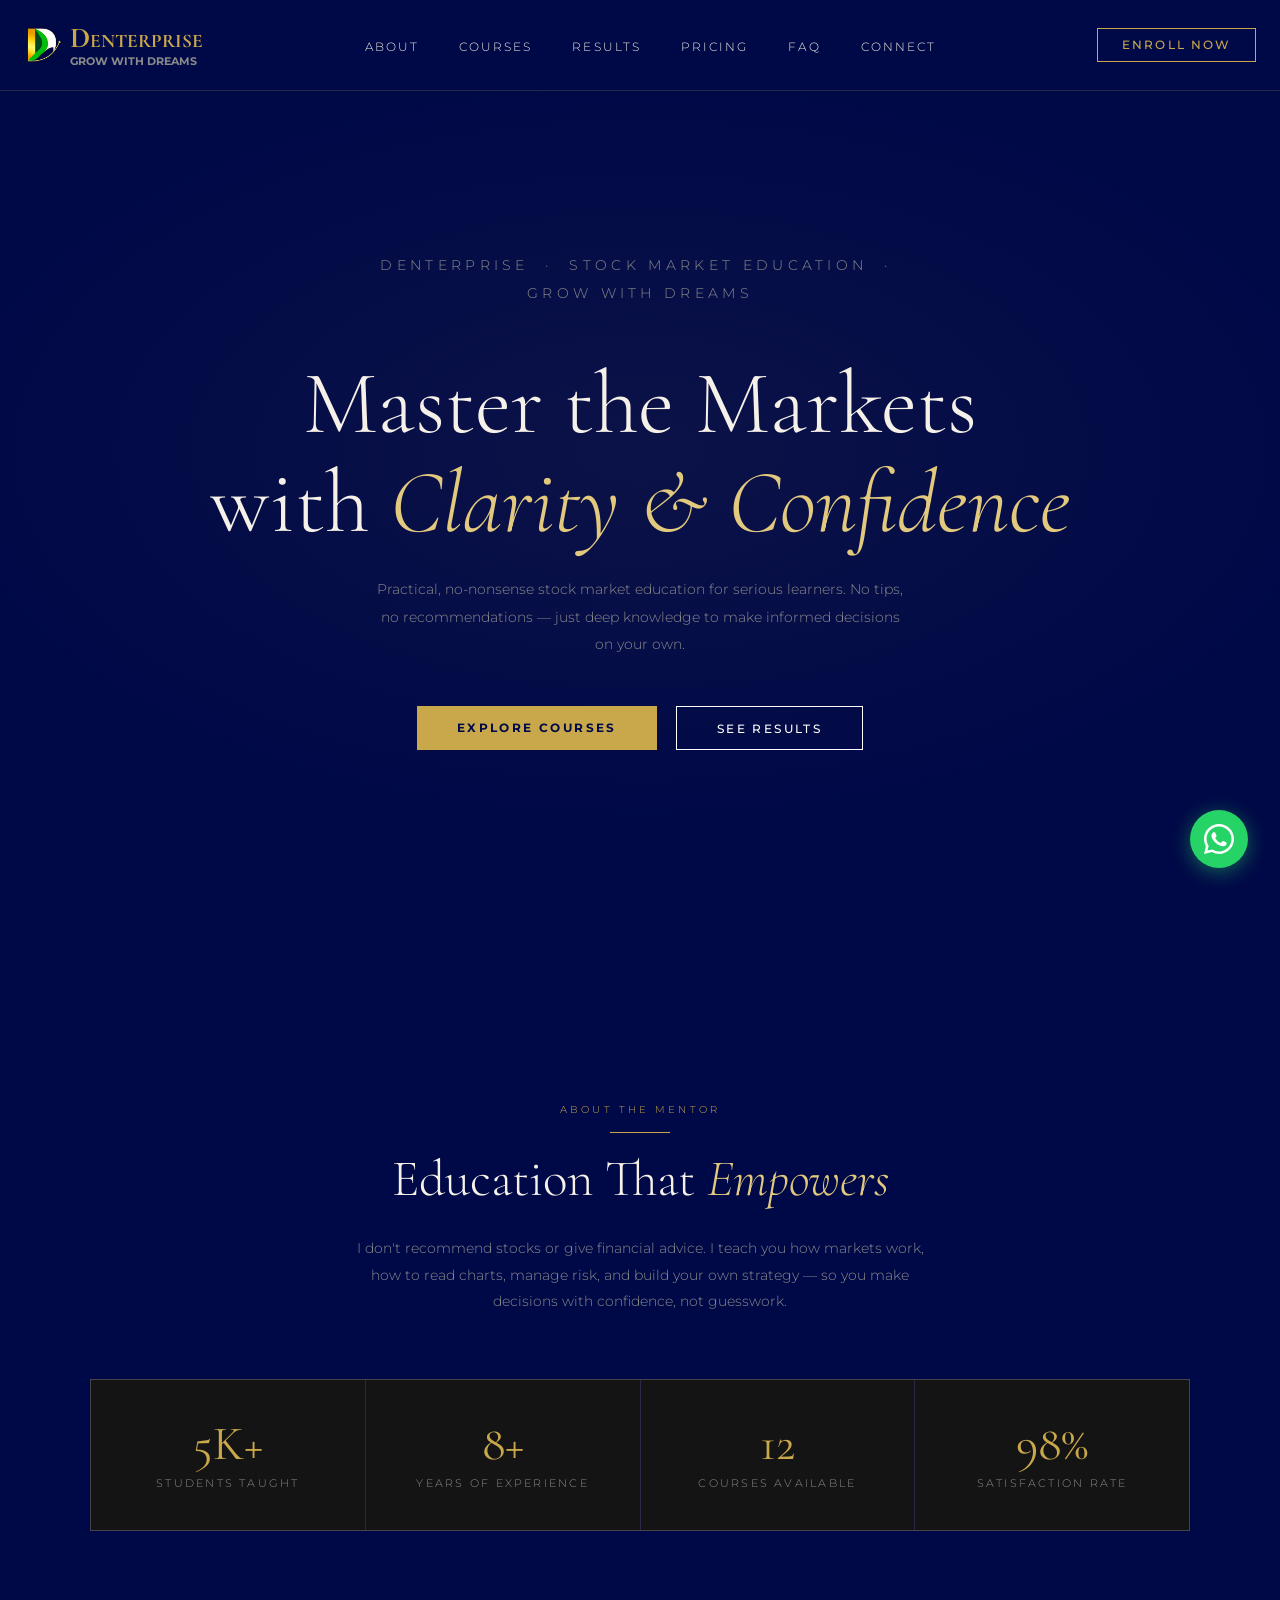
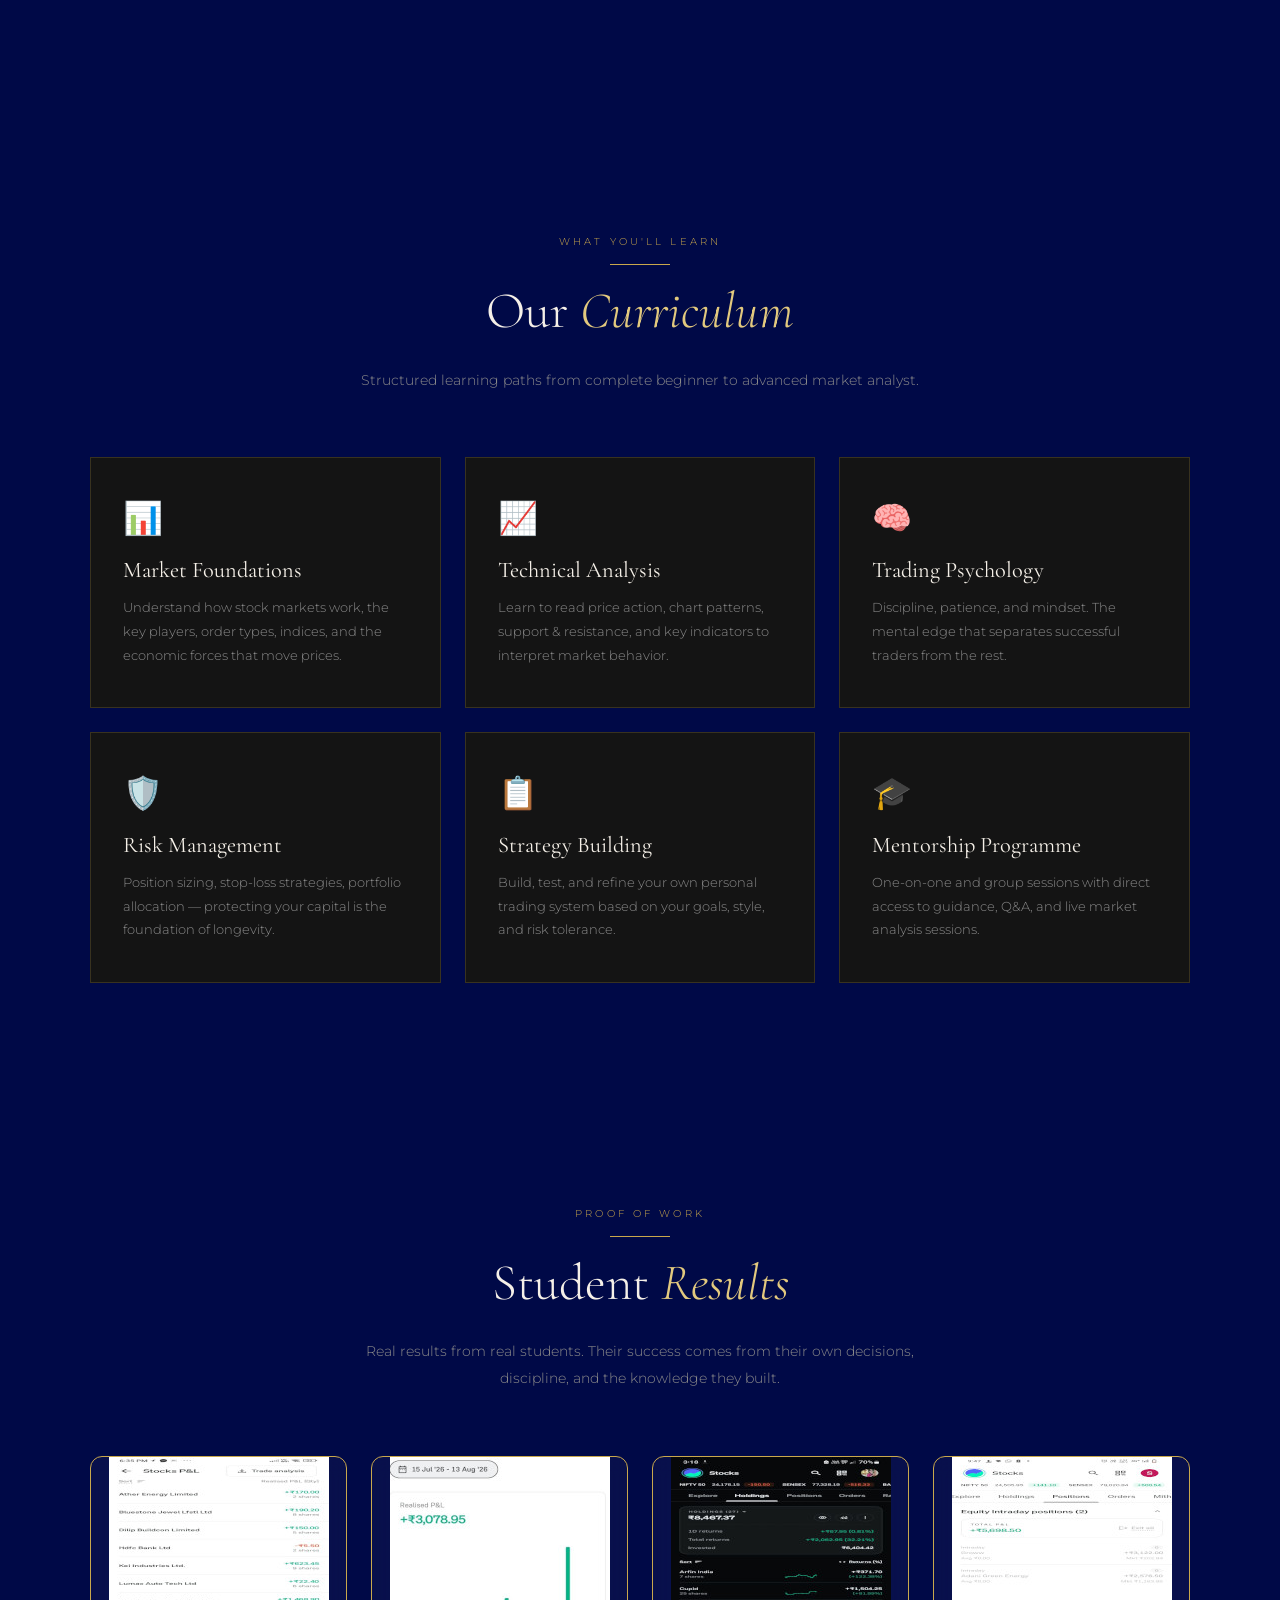
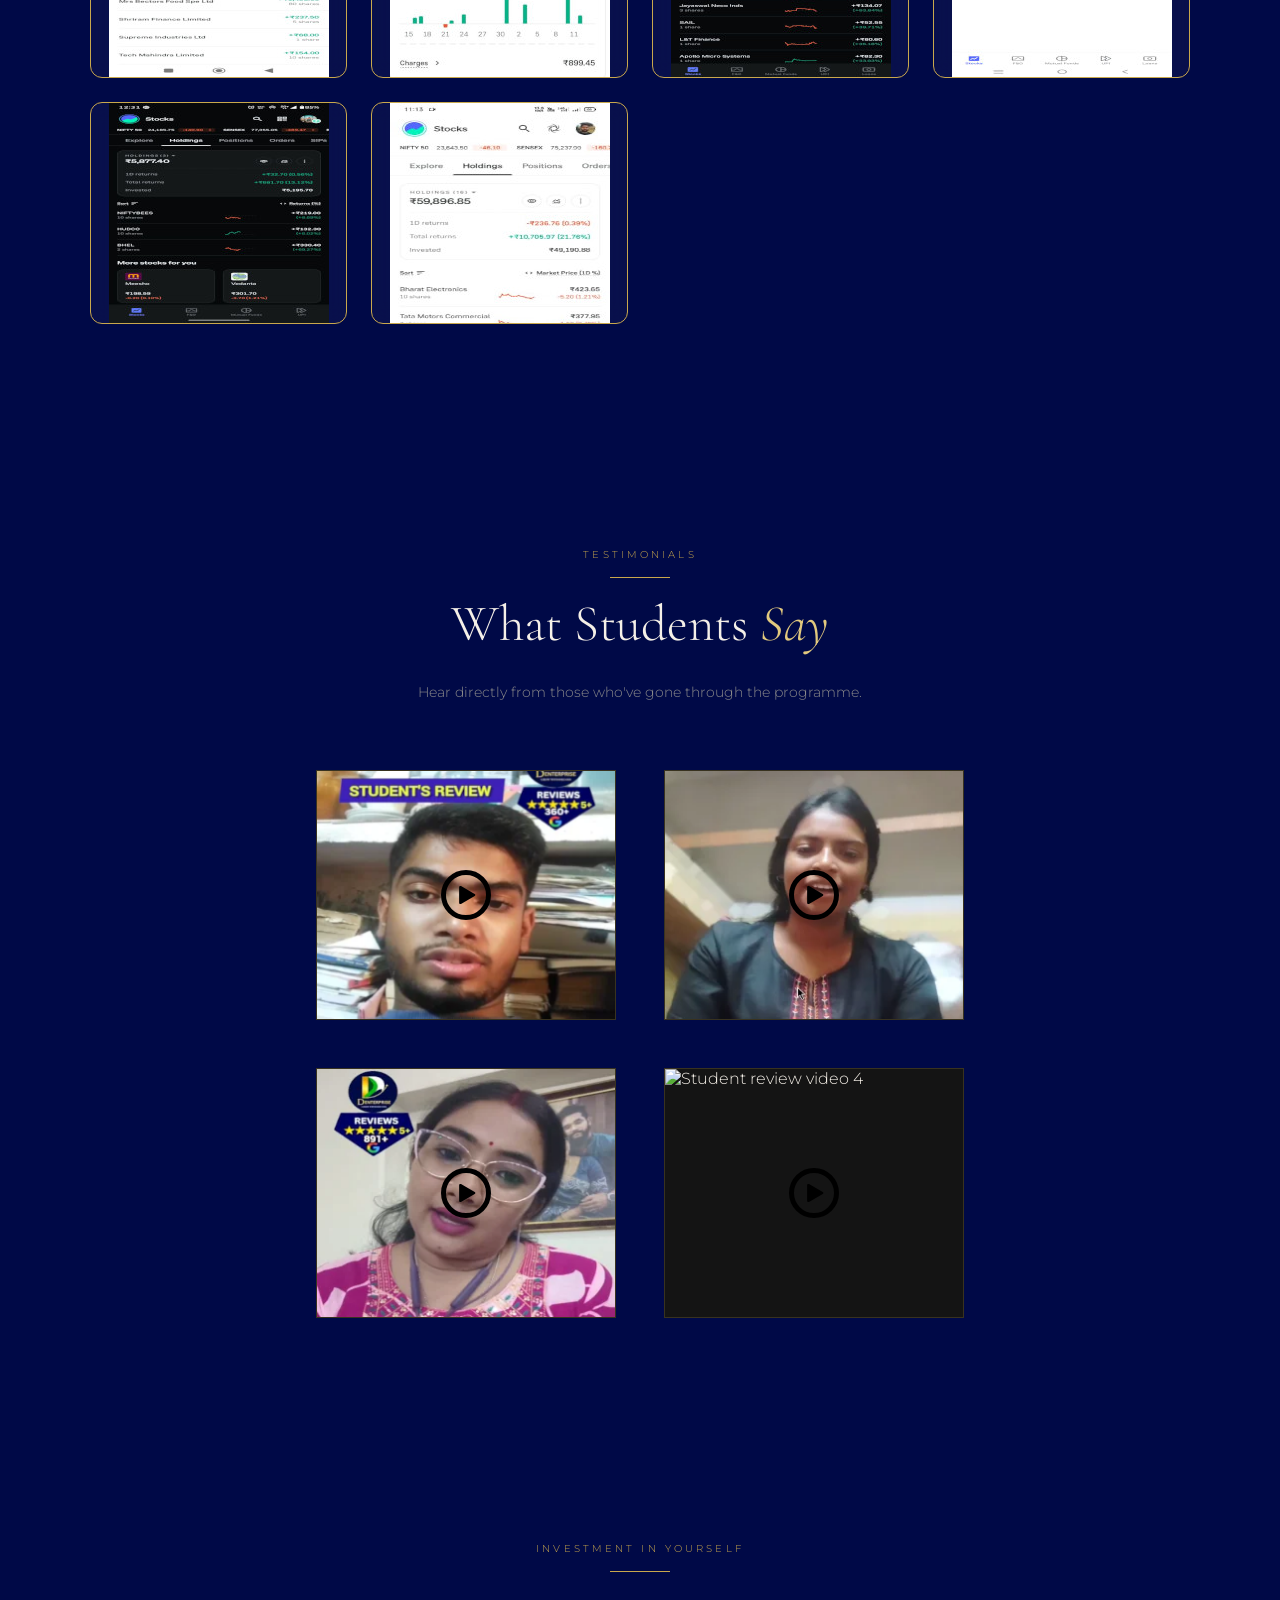
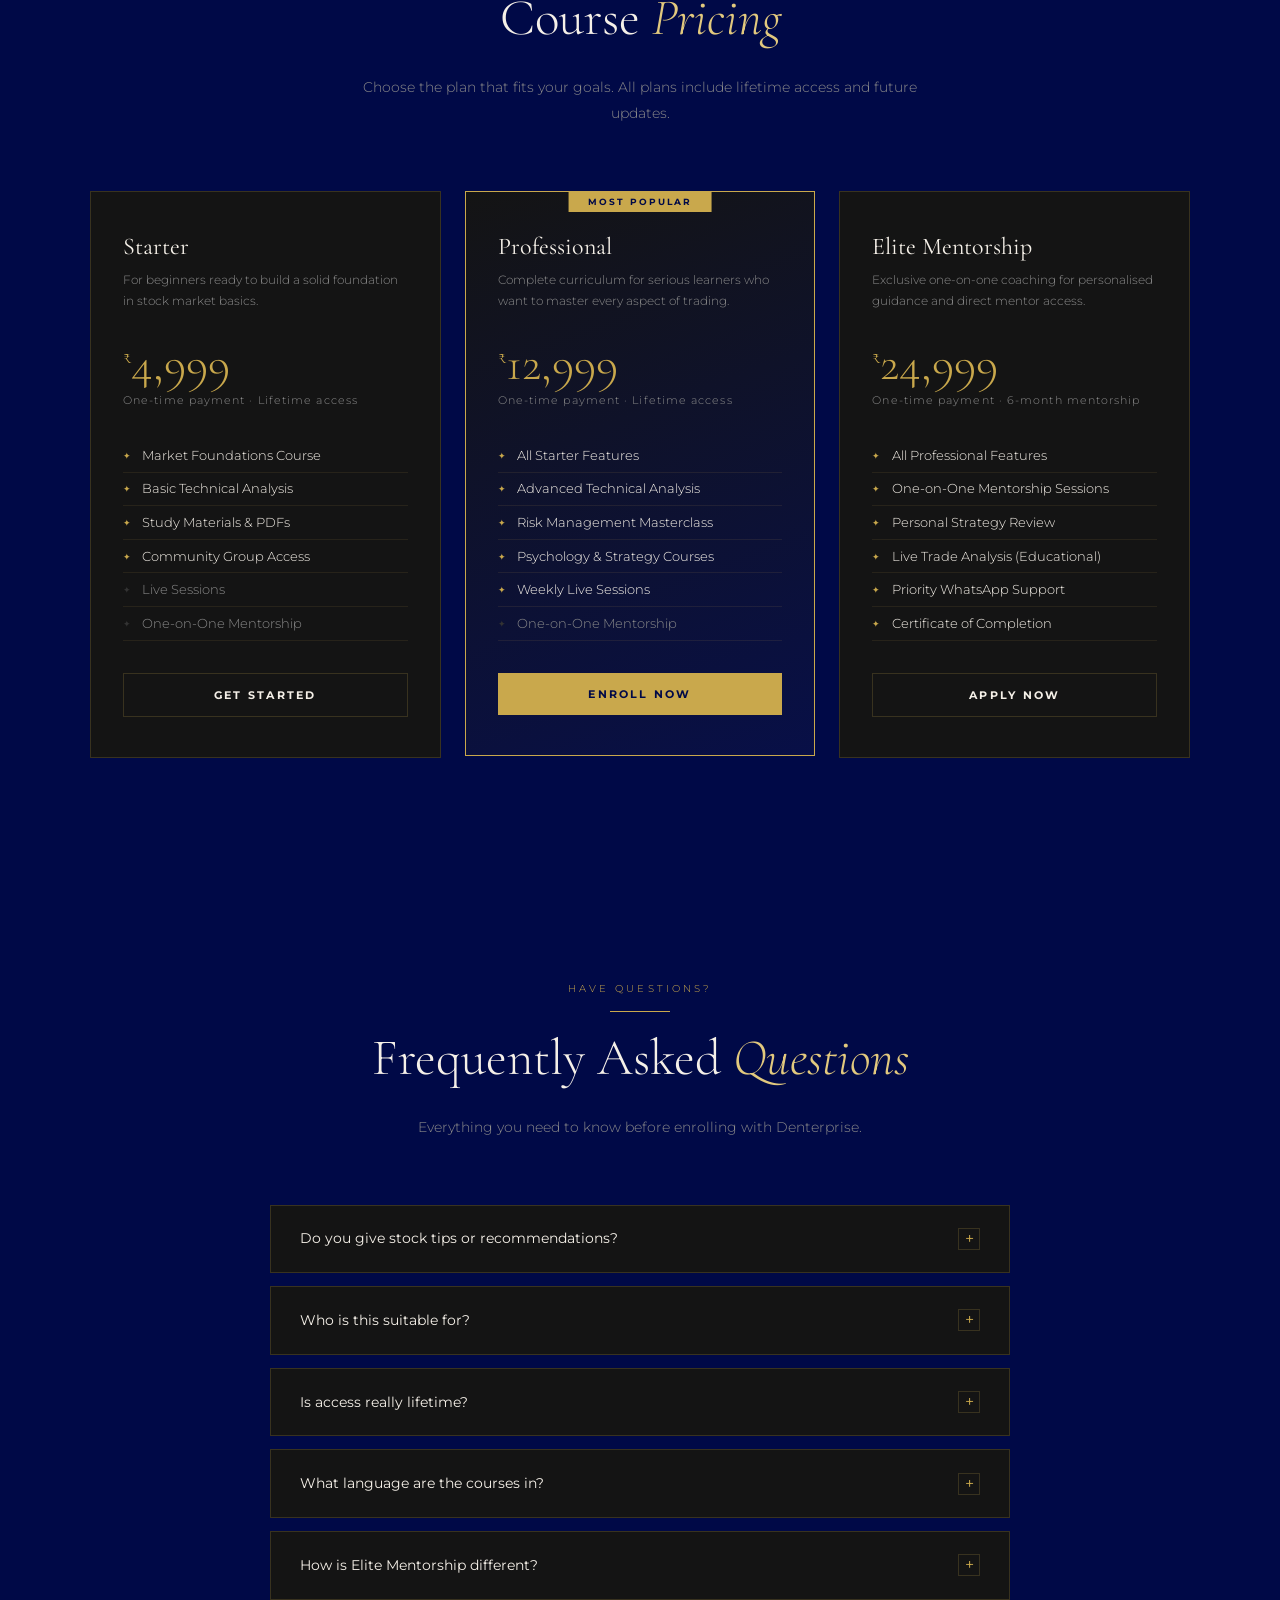
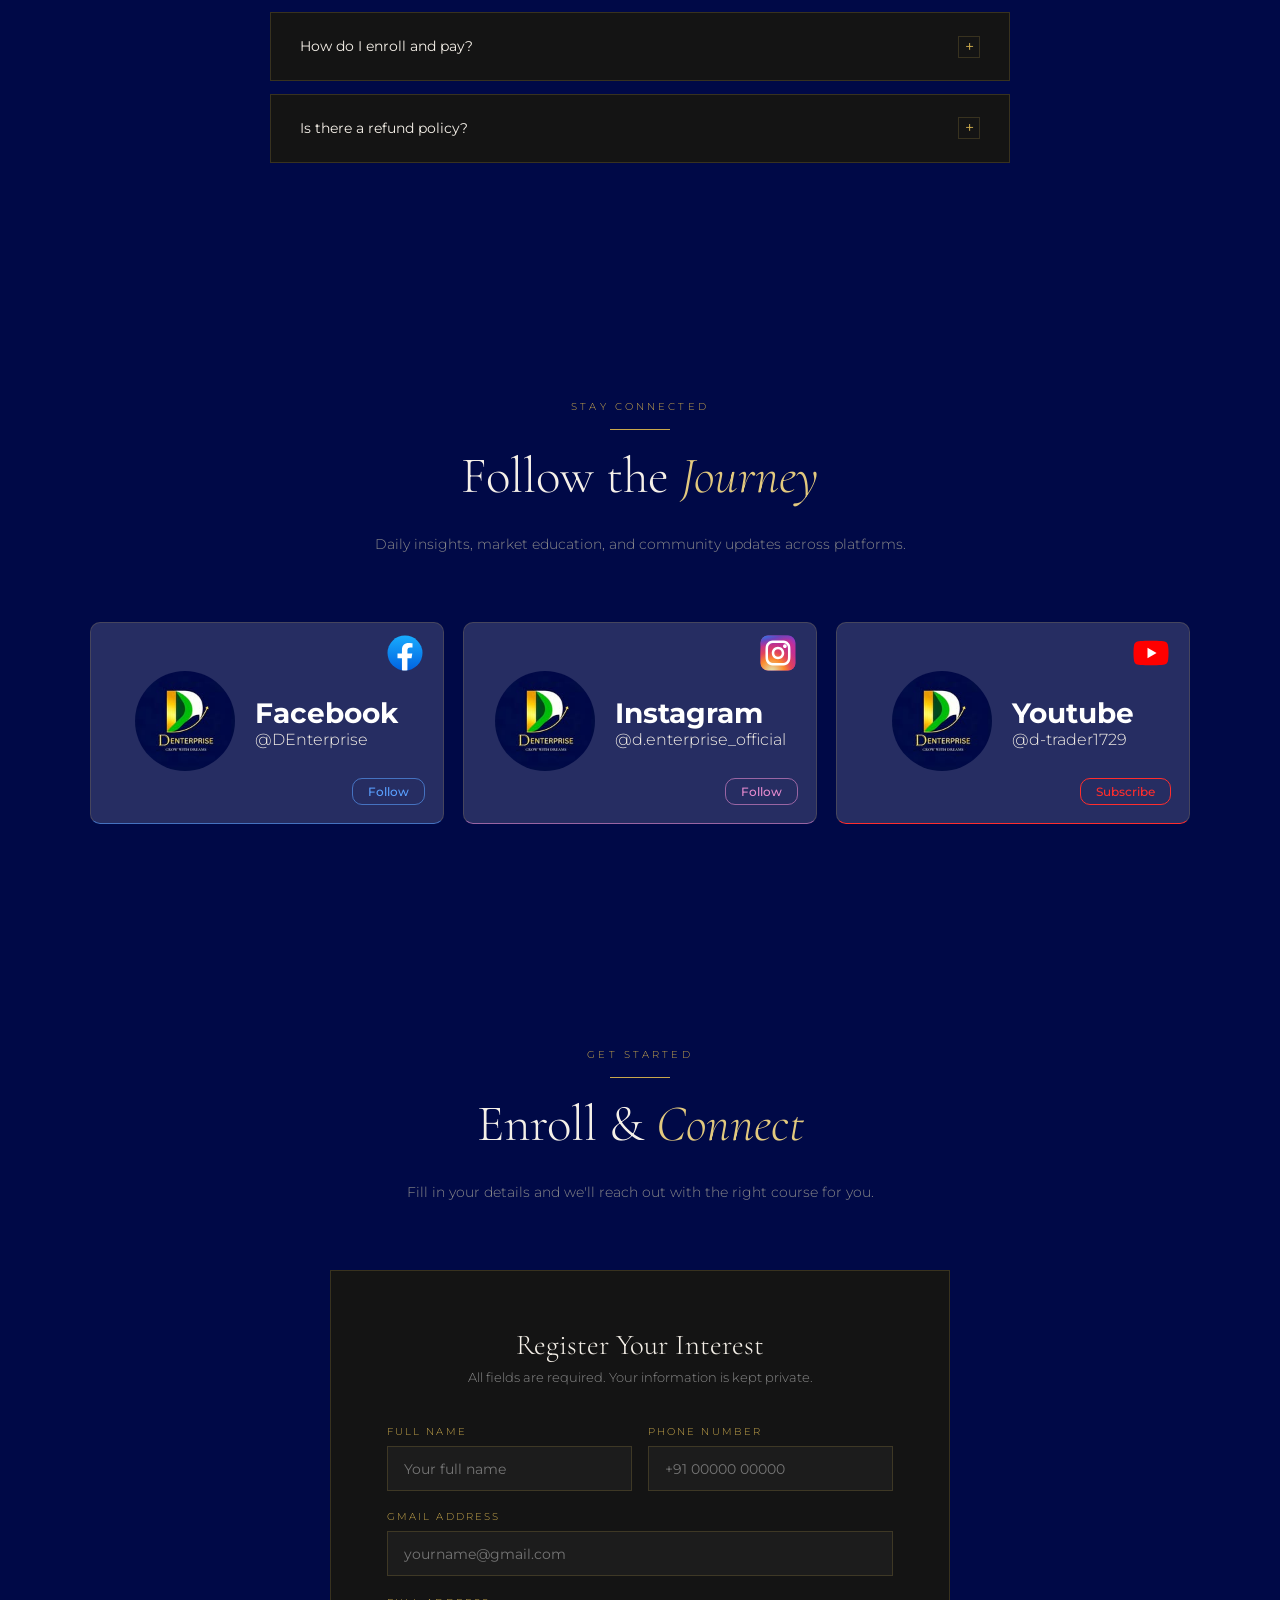
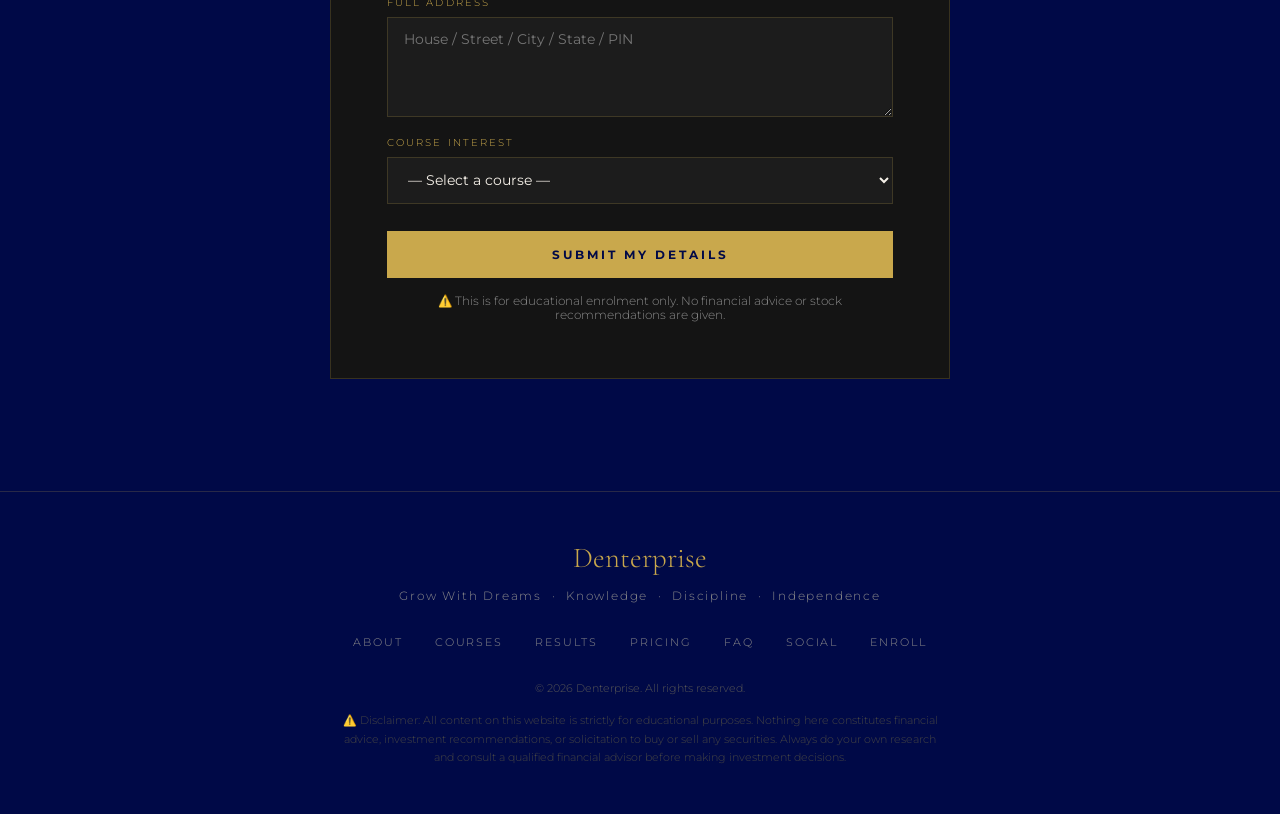
==== commit 4e6e2352: "refactor: change video path link" ====
--- a/index.html
+++ b/index.html
@@ -366,19 +366,19 @@
                             <svg viewBox="0 0 20 20" version="1.1" xmlns="http://www.w3.org/2000/svg" xmlns:xlink="http://www.w3.org/1999/xlink" fill="#000000"><g id="SVGRepo_bgCarrier" stroke-width="0"></g><g id="SVGRepo_tracerCarrier" stroke-linecap="round" stroke-linejoin="round"></g><g id="SVGRepo_iconCarrier"> <title>multimedia / 10 - multimedia, play icon, circle, button</title> <g id="Free-Icons" stroke="none" stroke-width="1" fill="none" fill-rule="evenodd"> <g transform="translate(-821.000000, -378.000000)" id="Group"> <g transform="translate(819.000000, 376.000000)" id="Shape"> <circle stroke="#000000" stroke-width="2" stroke-linecap="round" stroke-linejoin="round" cx="12" cy="12" r="9"> </circle> <path d="M9.99806947,8.42746827 L15.4902873,11.5658784 C15.730046,11.7028834 15.8133443,12.0083107 15.6763394,12.2480695 C15.6320447,12.3255851 15.5678029,12.3898269 15.4902873,12.4341216 L9.99806947,15.5725317 C9.75831075,15.7095367 9.45288341,15.6262384 9.31587843,15.3864796 C9.27270766,15.3109308 9.25,15.2254236 9.25,15.1384102 L9.25,8.86158984 C9.25,8.58544746 9.47385763,8.36158984 9.75,8.36158984 C9.83701347,8.36158984 9.92252062,8.3842975 9.99806947,8.42746827 Z" fill="#000000"> </path> </g> </g> </g> </g></svg>
                         </div>
                     </div>
-                    <div class="video-card  media" data-type="video" data-src="/assets/videos/2.mp4">
+                    <div class="video-card  media" data-type="video" data-src="/assets/videos/vid2.mp4">
                         <img src="/assets/videos/thumb2.webp" alt="Student review video 2">
                         <div class="play-icon">
                             <svg viewBox="0 0 20 20" version="1.1" xmlns="http://www.w3.org/2000/svg" xmlns:xlink="http://www.w3.org/1999/xlink" fill="#000000"><g id="SVGRepo_bgCarrier" stroke-width="0"></g><g id="SVGRepo_tracerCarrier" stroke-linecap="round" stroke-linejoin="round"></g><g id="SVGRepo_iconCarrier"> <title>multimedia / 10 - multimedia, play icon, circle, button</title> <g id="Free-Icons" stroke="none" stroke-width="1" fill="none" fill-rule="evenodd"> <g transform="translate(-821.000000, -378.000000)" id="Group"> <g transform="translate(819.000000, 376.000000)" id="Shape"> <circle stroke="#000000" stroke-width="2" stroke-linecap="round" stroke-linejoin="round" cx="12" cy="12" r="9"> </circle> <path d="M9.99806947,8.42746827 L15.4902873,11.5658784 C15.730046,11.7028834 15.8133443,12.0083107 15.6763394,12.2480695 C15.6320447,12.3255851 15.5678029,12.3898269 15.4902873,12.4341216 L9.99806947,15.5725317 C9.75831075,15.7095367 9.45288341,15.6262384 9.31587843,15.3864796 C9.27270766,15.3109308 9.25,15.2254236 9.25,15.1384102 L9.25,8.86158984 C9.25,8.58544746 9.47385763,8.36158984 9.75,8.36158984 C9.83701347,8.36158984 9.92252062,8.3842975 9.99806947,8.42746827 Z" fill="#000000"> </path> </g> </g> </g> </g></svg>
                         </div>
                     </div>
-                    <div class="video-card  media" data-type="video" data-src="/assets/videos/3.mp4">
+                    <div class="video-card  media" data-type="video" data-src="/assets/videos/vid3.mp4">
                         <img src="/assets/videos/thumb3.webp" alt="Student review video 3">
                         <div class="play-icon">
                             <svg viewBox="0 0 20 20" version="1.1" xmlns="http://www.w3.org/2000/svg" xmlns:xlink="http://www.w3.org/1999/xlink" fill="#000000"><g id="SVGRepo_bgCarrier" stroke-width="0"></g><g id="SVGRepo_tracerCarrier" stroke-linecap="round" stroke-linejoin="round"></g><g id="SVGRepo_iconCarrier"> <title>multimedia / 10 - multimedia, play icon, circle, button</title> <g id="Free-Icons" stroke="none" stroke-width="1" fill="none" fill-rule="evenodd"> <g transform="translate(-821.000000, -378.000000)" id="Group"> <g transform="translate(819.000000, 376.000000)" id="Shape"> <circle stroke="#000000" stroke-width="2" stroke-linecap="round" stroke-linejoin="round" cx="12" cy="12" r="9"> </circle> <path d="M9.99806947,8.42746827 L15.4902873,11.5658784 C15.730046,11.7028834 15.8133443,12.0083107 15.6763394,12.2480695 C15.6320447,12.3255851 15.5678029,12.3898269 15.4902873,12.4341216 L9.99806947,15.5725317 C9.75831075,15.7095367 9.45288341,15.6262384 9.31587843,15.3864796 C9.27270766,15.3109308 9.25,15.2254236 9.25,15.1384102 L9.25,8.86158984 C9.25,8.58544746 9.47385763,8.36158984 9.75,8.36158984 C9.83701347,8.36158984 9.92252062,8.3842975 9.99806947,8.42746827 Z" fill="#000000"> </path> </g> </g> </g> </g></svg>
                         </div>
                     </div>
-                    <div class="video-card  media" data-type="video" data-src="/assets/videos/4.mp4">
+                    <div class="video-card  media" data-type="video" data-src="https://vimeo.com/reviews/450c347e-d834-4dbb-a1d0-e4ffee62a08a/videos/1233840933">
                         <img src="/assets/videos/thumb4.webp" alt="Student review video 4">
                         <div class="play-icon">
                             <svg viewBox="0 0 20 20" version="1.1" xmlns="http://www.w3.org/2000/svg" xmlns:xlink="http://www.w3.org/1999/xlink" fill="#000000"><g id="SVGRepo_bgCarrier" stroke-width="0"></g><g id="SVGRepo_tracerCarrier" stroke-linecap="round" stroke-linejoin="round"></g><g id="SVGRepo_iconCarrier"> <title>multimedia / 10 - multimedia, play icon, circle, button</title> <g id="Free-Icons" stroke="none" stroke-width="1" fill="none" fill-rule="evenodd"> <g transform="translate(-821.000000, -378.000000)" id="Group"> <g transform="translate(819.000000, 376.000000)" id="Shape"> <circle stroke="#000000" stroke-width="2" stroke-linecap="round" stroke-linejoin="round" cx="12" cy="12" r="9"> </circle> <path d="M9.99806947,8.42746827 L15.4902873,11.5658784 C15.730046,11.7028834 15.8133443,12.0083107 15.6763394,12.2480695 C15.6320447,12.3255851 15.5678029,12.3898269 15.4902873,12.4341216 L9.99806947,15.5725317 C9.75831075,15.7095367 9.45288341,15.6262384 9.31587843,15.3864796 C9.27270766,15.3109308 9.25,15.2254236 9.25,15.1384102 L9.25,8.86158984 C9.25,8.58544746 9.47385763,8.36158984 9.75,8.36158984 C9.83701347,8.36158984 9.92252062,8.3842975 9.99806947,8.42746827 Z" fill="#000000"> </path> </g> </g> </g> </g></svg>
--- a/css/style.css
+++ b/css/style.css
@@ -346,7 +346,7 @@
   /* VIDEO REVIEWS */
   #reviews { background: var(--dark); }
   .video-grid {
-    display: grid; grid-template-columns: repeat(2, 350px);
+    display: grid; grid-template-columns: repeat(2, 300px);
     grid-template-rows: repeat(2, 250px);
     gap: 3rem;
     justify-content: center;
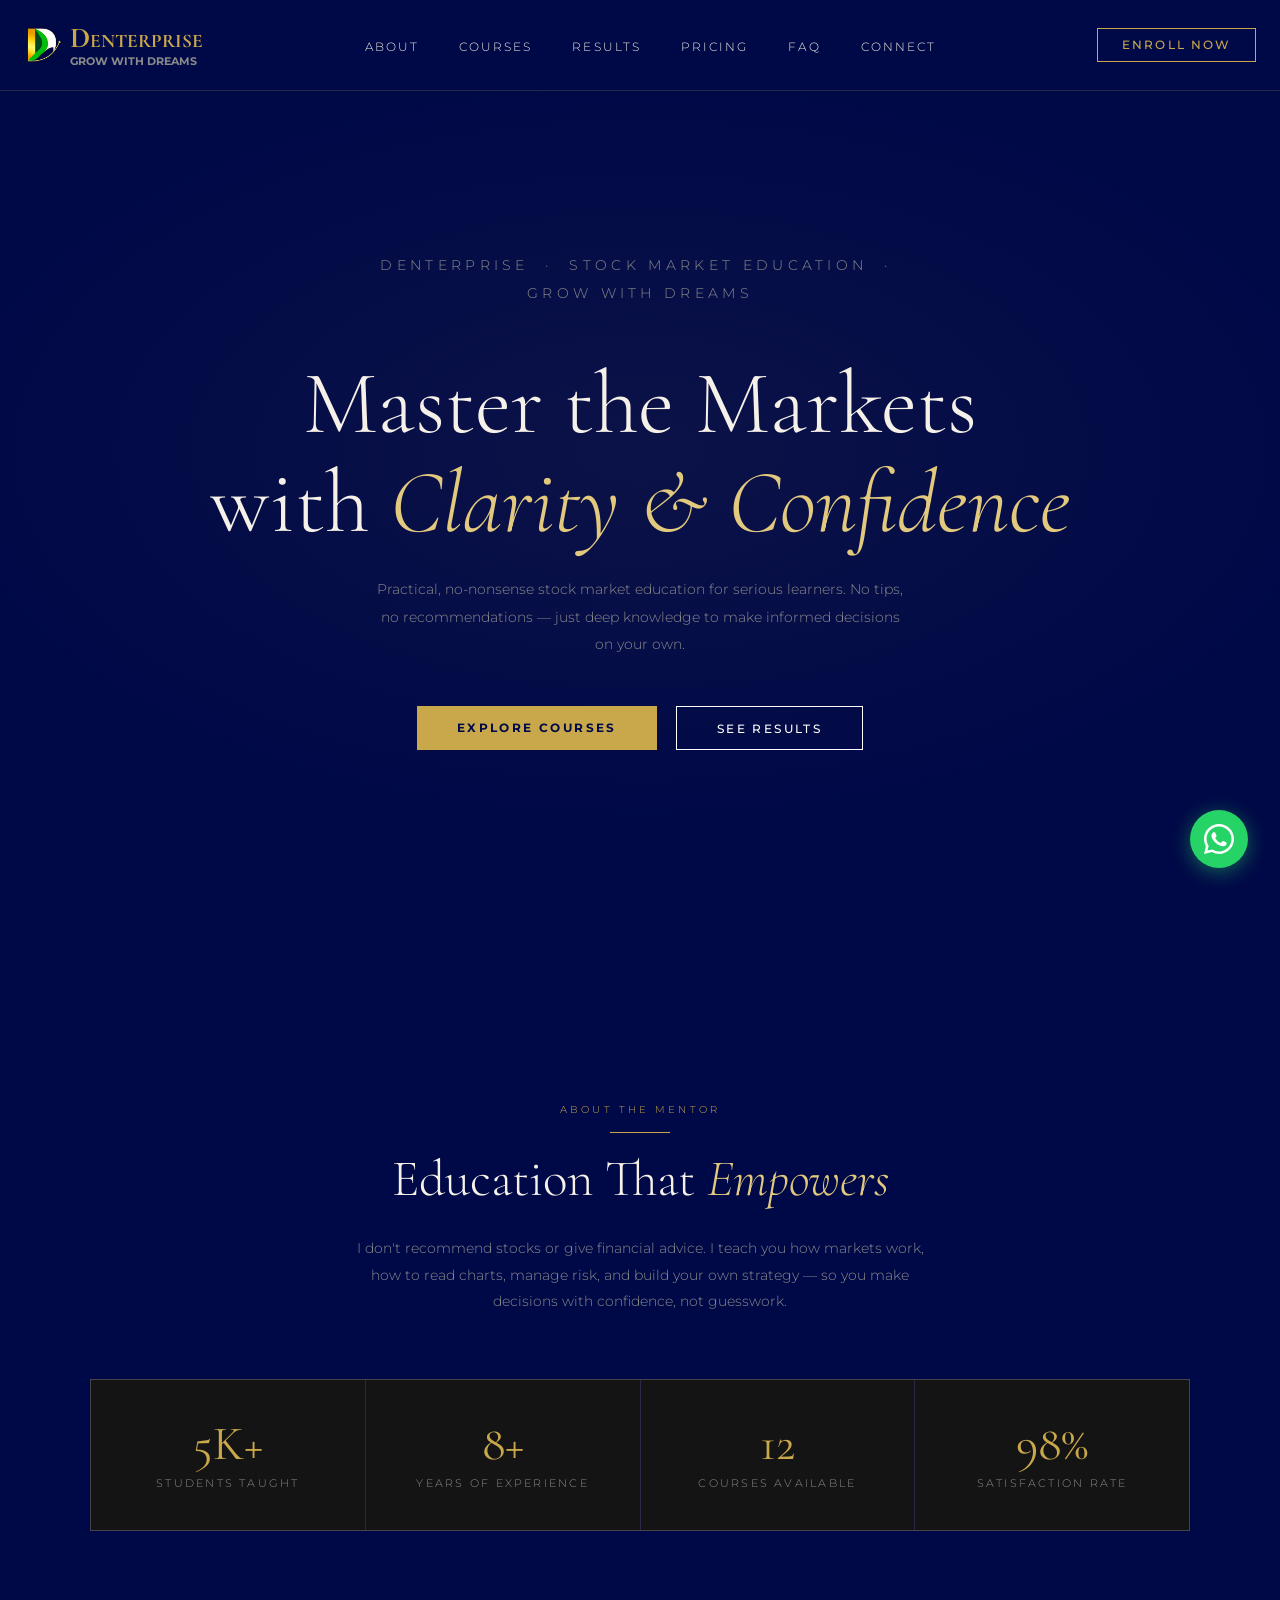
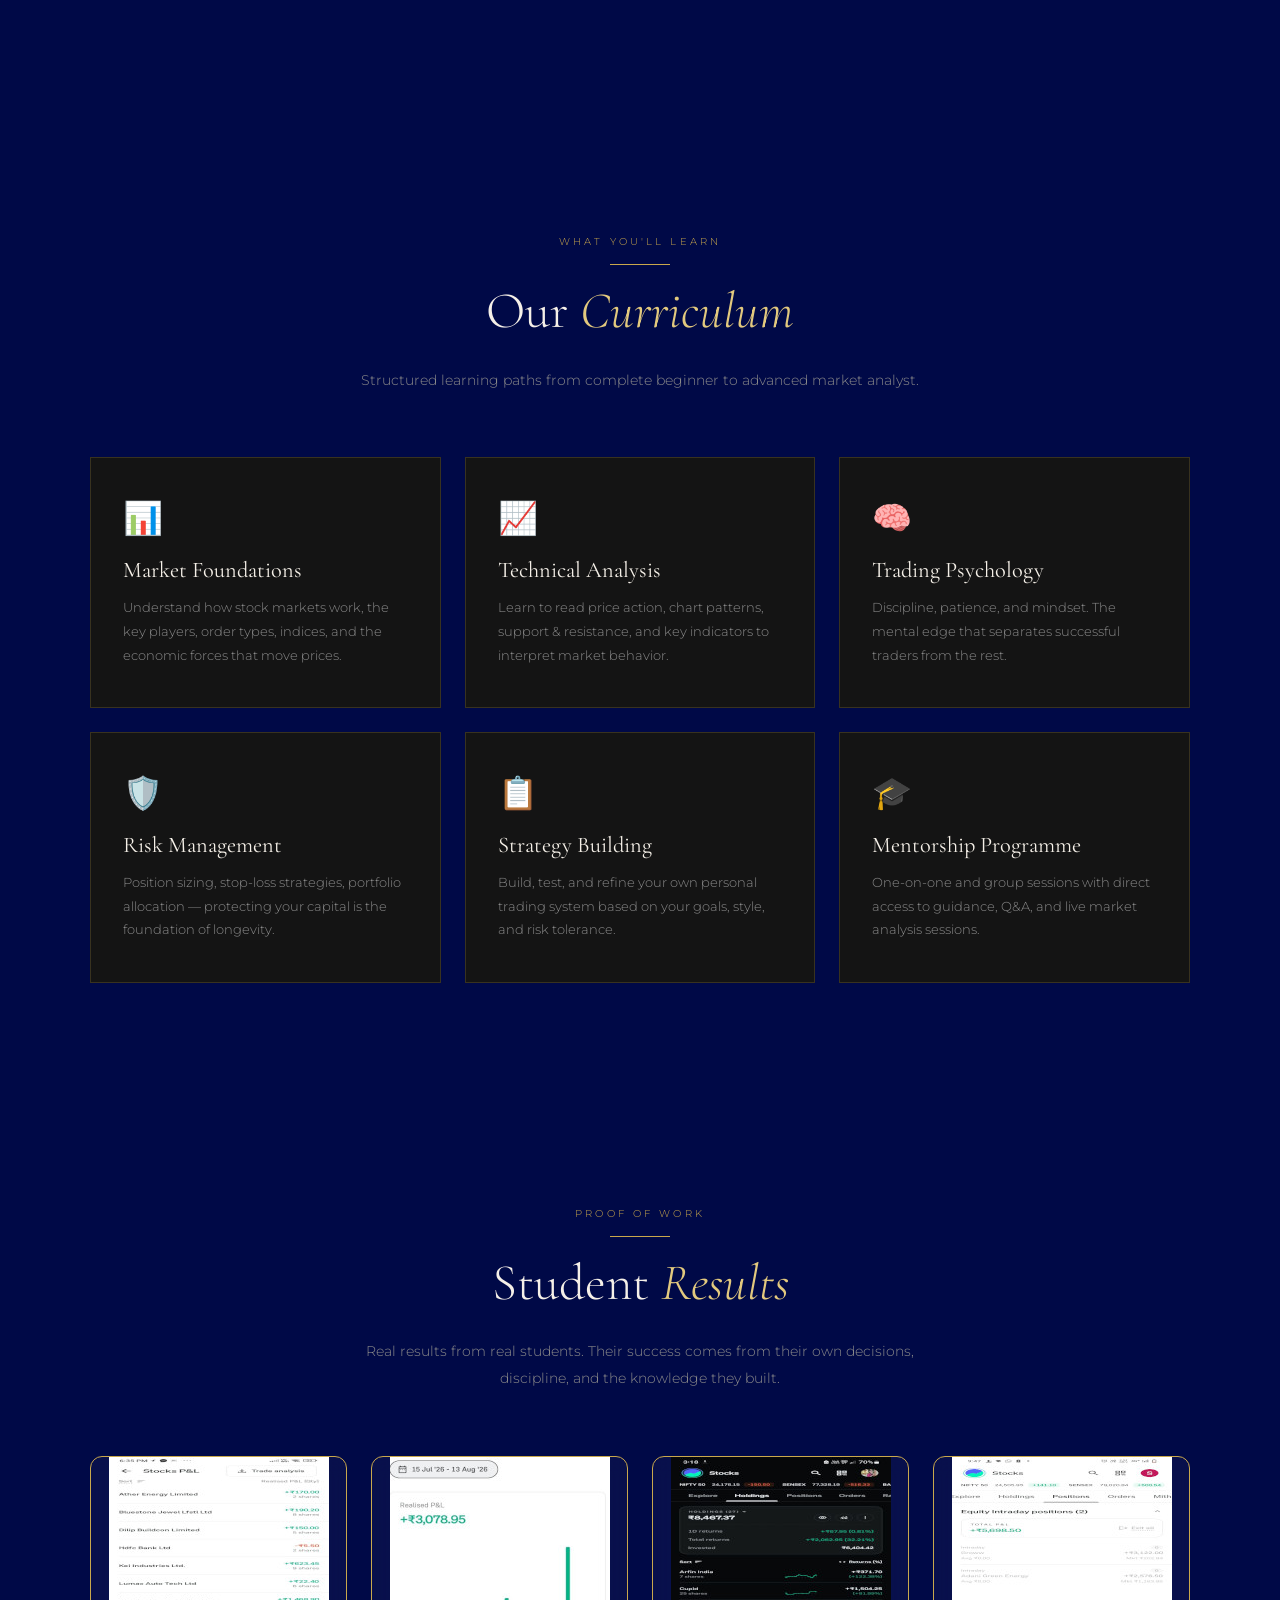
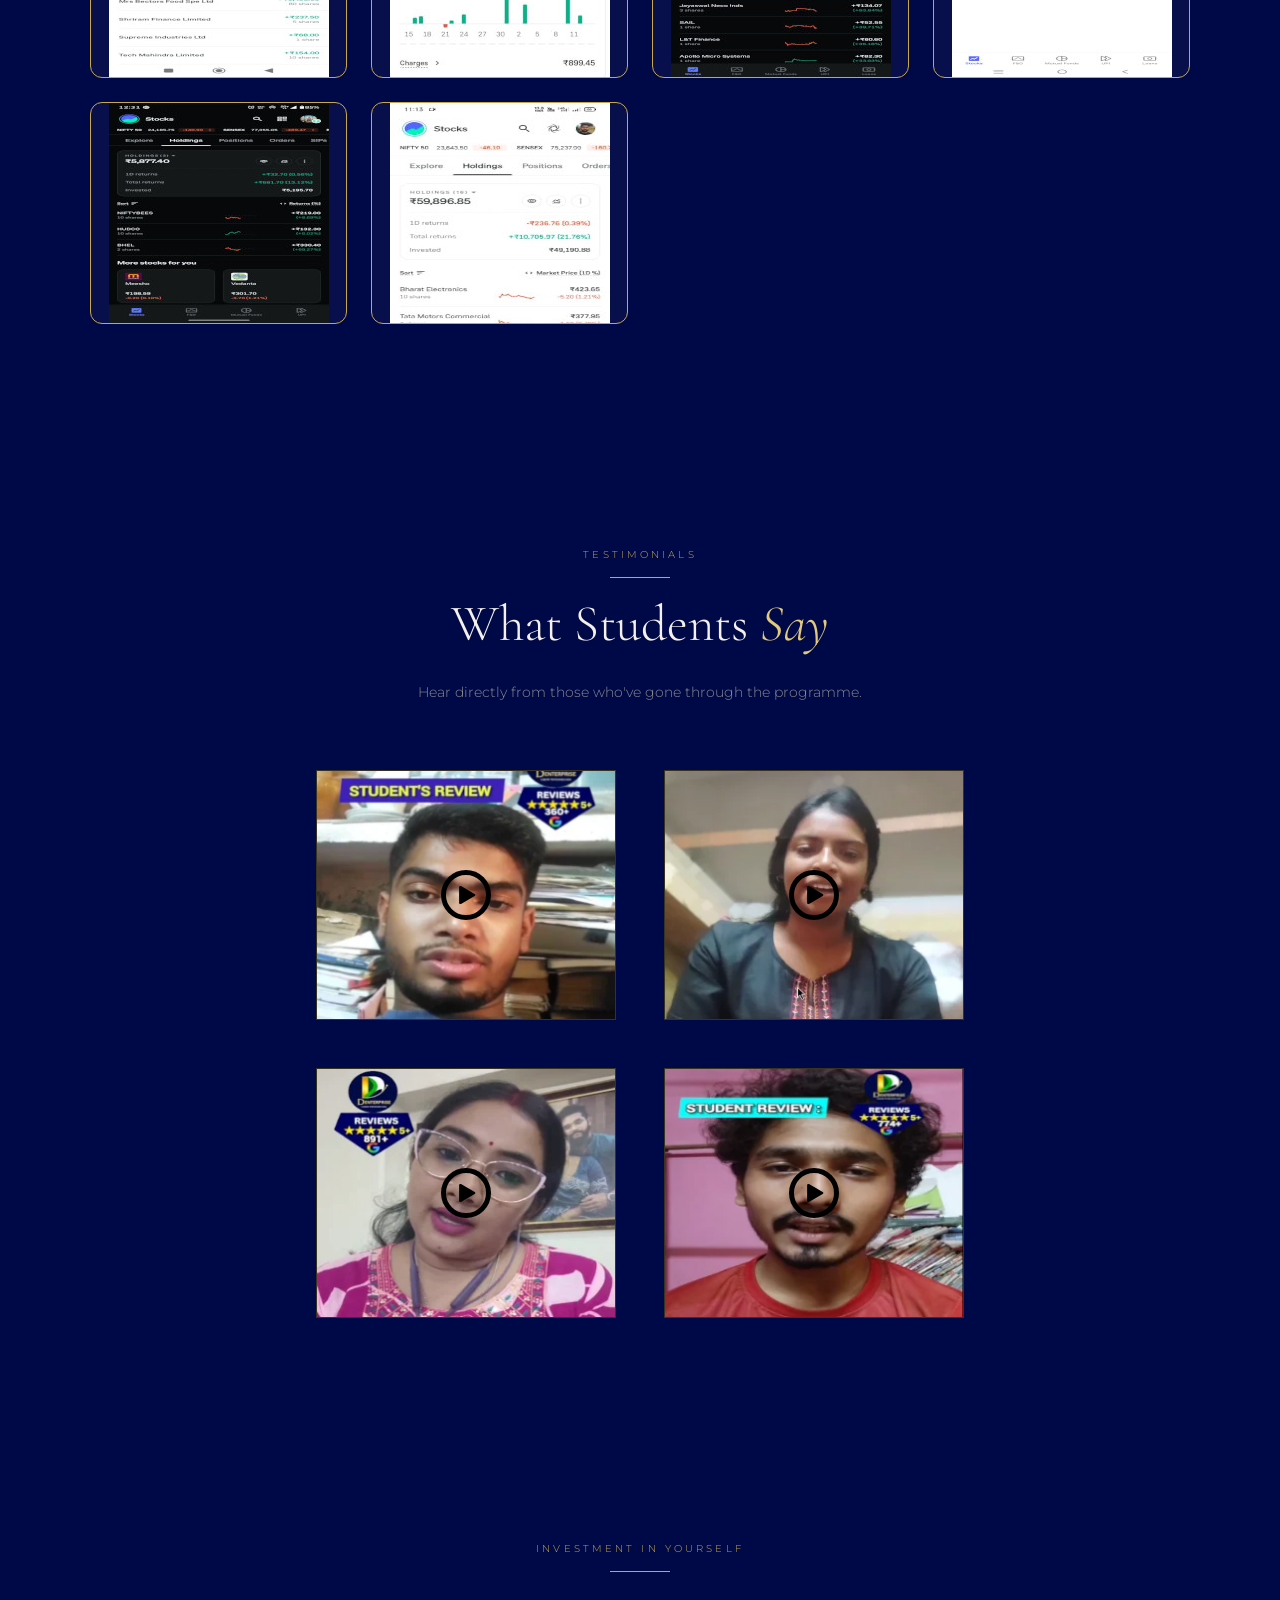
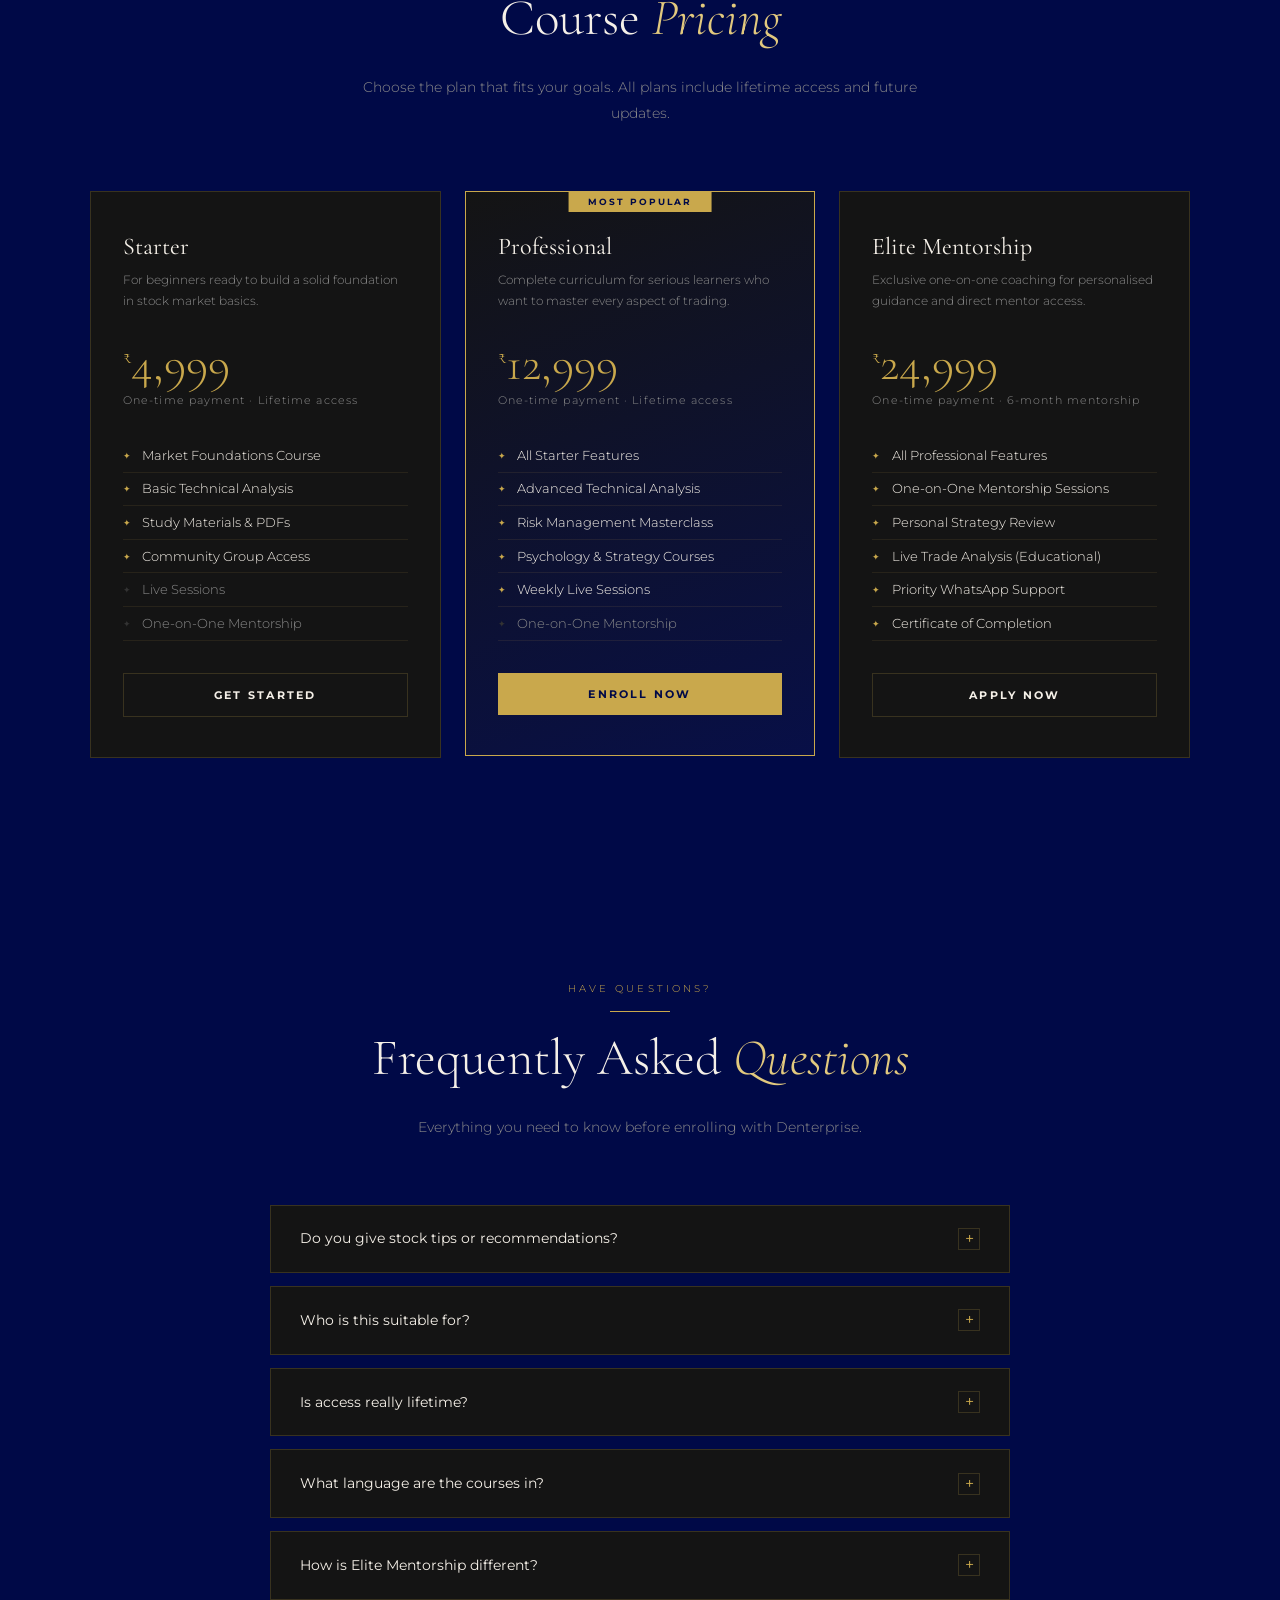
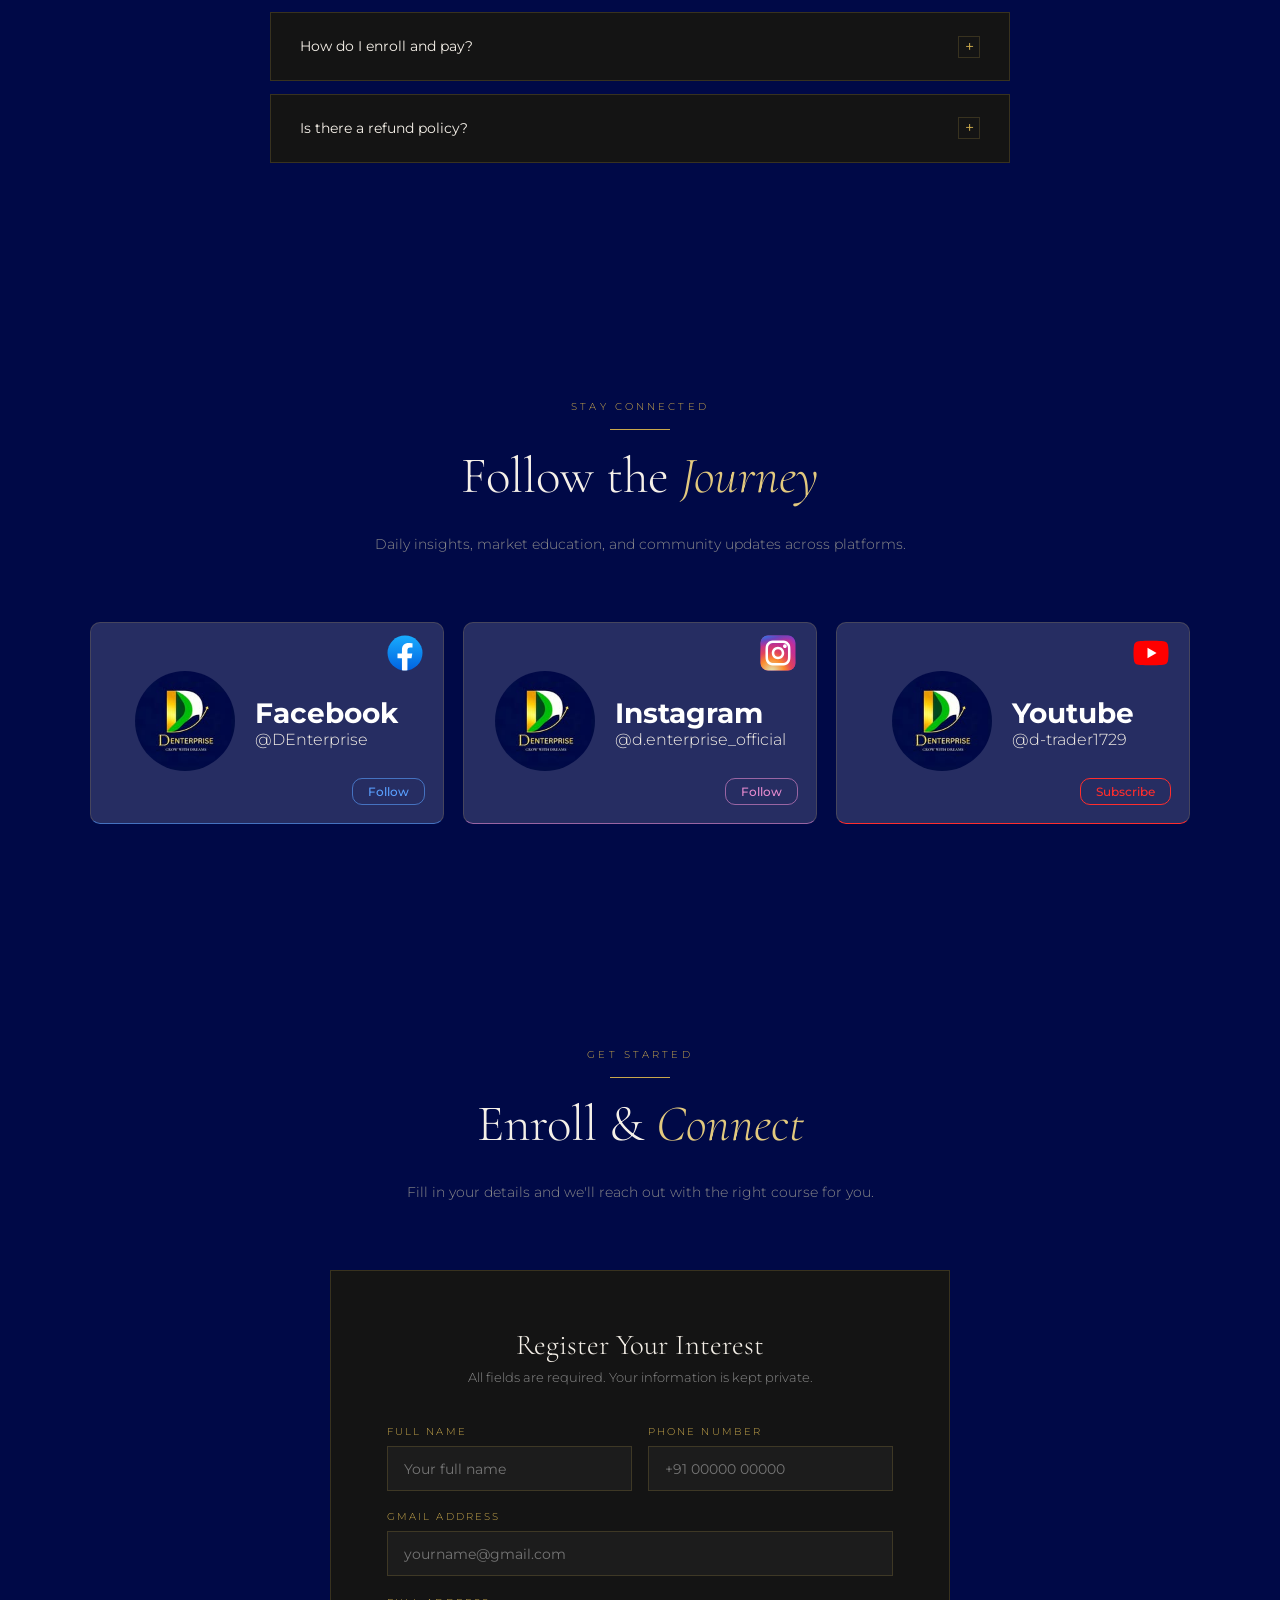
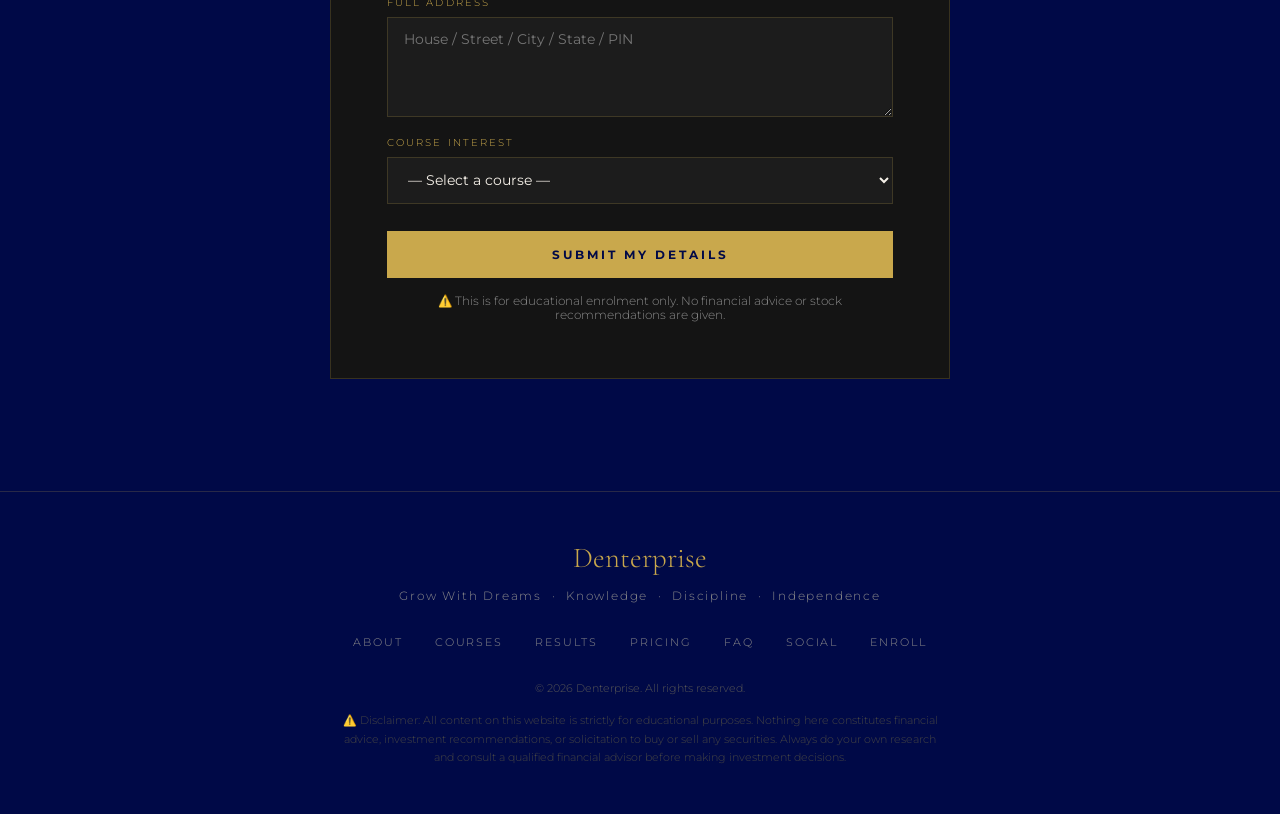
==== commit 2d05029c: "feat: add student review video 4 and its thumbnail" ====
--- a/index.html
+++ b/index.html
@@ -378,7 +378,7 @@
                             <svg viewBox="0 0 20 20" version="1.1" xmlns="http://www.w3.org/2000/svg" xmlns:xlink="http://www.w3.org/1999/xlink" fill="#000000"><g id="SVGRepo_bgCarrier" stroke-width="0"></g><g id="SVGRepo_tracerCarrier" stroke-linecap="round" stroke-linejoin="round"></g><g id="SVGRepo_iconCarrier"> <title>multimedia / 10 - multimedia, play icon, circle, button</title> <g id="Free-Icons" stroke="none" stroke-width="1" fill="none" fill-rule="evenodd"> <g transform="translate(-821.000000, -378.000000)" id="Group"> <g transform="translate(819.000000, 376.000000)" id="Shape"> <circle stroke="#000000" stroke-width="2" stroke-linecap="round" stroke-linejoin="round" cx="12" cy="12" r="9"> </circle> <path d="M9.99806947,8.42746827 L15.4902873,11.5658784 C15.730046,11.7028834 15.8133443,12.0083107 15.6763394,12.2480695 C15.6320447,12.3255851 15.5678029,12.3898269 15.4902873,12.4341216 L9.99806947,15.5725317 C9.75831075,15.7095367 9.45288341,15.6262384 9.31587843,15.3864796 C9.27270766,15.3109308 9.25,15.2254236 9.25,15.1384102 L9.25,8.86158984 C9.25,8.58544746 9.47385763,8.36158984 9.75,8.36158984 C9.83701347,8.36158984 9.92252062,8.3842975 9.99806947,8.42746827 Z" fill="#000000"> </path> </g> </g> </g> </g></svg>
                         </div>
                     </div>
-                    <div class="video-card  media" data-type="video" data-src="https://vimeo.com/reviews/450c347e-d834-4dbb-a1d0-e4ffee62a08a/videos/1233840933">
+                    <div class="video-card  media" data-type="video" data-src="https://res.cloudinary.com/xsd7mbfr/video/upload/v1791403868/vid4-2.mp4">
                         <img src="/assets/videos/thumb4.webp" alt="Student review video 4">
                         <div class="play-icon">
                             <svg viewBox="0 0 20 20" version="1.1" xmlns="http://www.w3.org/2000/svg" xmlns:xlink="http://www.w3.org/1999/xlink" fill="#000000"><g id="SVGRepo_bgCarrier" stroke-width="0"></g><g id="SVGRepo_tracerCarrier" stroke-linecap="round" stroke-linejoin="round"></g><g id="SVGRepo_iconCarrier"> <title>multimedia / 10 - multimedia, play icon, circle, button</title> <g id="Free-Icons" stroke="none" stroke-width="1" fill="none" fill-rule="evenodd"> <g transform="translate(-821.000000, -378.000000)" id="Group"> <g transform="translate(819.000000, 376.000000)" id="Shape"> <circle stroke="#000000" stroke-width="2" stroke-linecap="round" stroke-linejoin="round" cx="12" cy="12" r="9"> </circle> <path d="M9.99806947,8.42746827 L15.4902873,11.5658784 C15.730046,11.7028834 15.8133443,12.0083107 15.6763394,12.2480695 C15.6320447,12.3255851 15.5678029,12.3898269 15.4902873,12.4341216 L9.99806947,15.5725317 C9.75831075,15.7095367 9.45288341,15.6262384 9.31587843,15.3864796 C9.27270766,15.3109308 9.25,15.2254236 9.25,15.1384102 L9.25,8.86158984 C9.25,8.58544746 9.47385763,8.36158984 9.75,8.36158984 C9.83701347,8.36158984 9.92252062,8.3842975 9.99806947,8.42746827 Z" fill="#000000"> </path> </g> </g> </g> </g></svg>
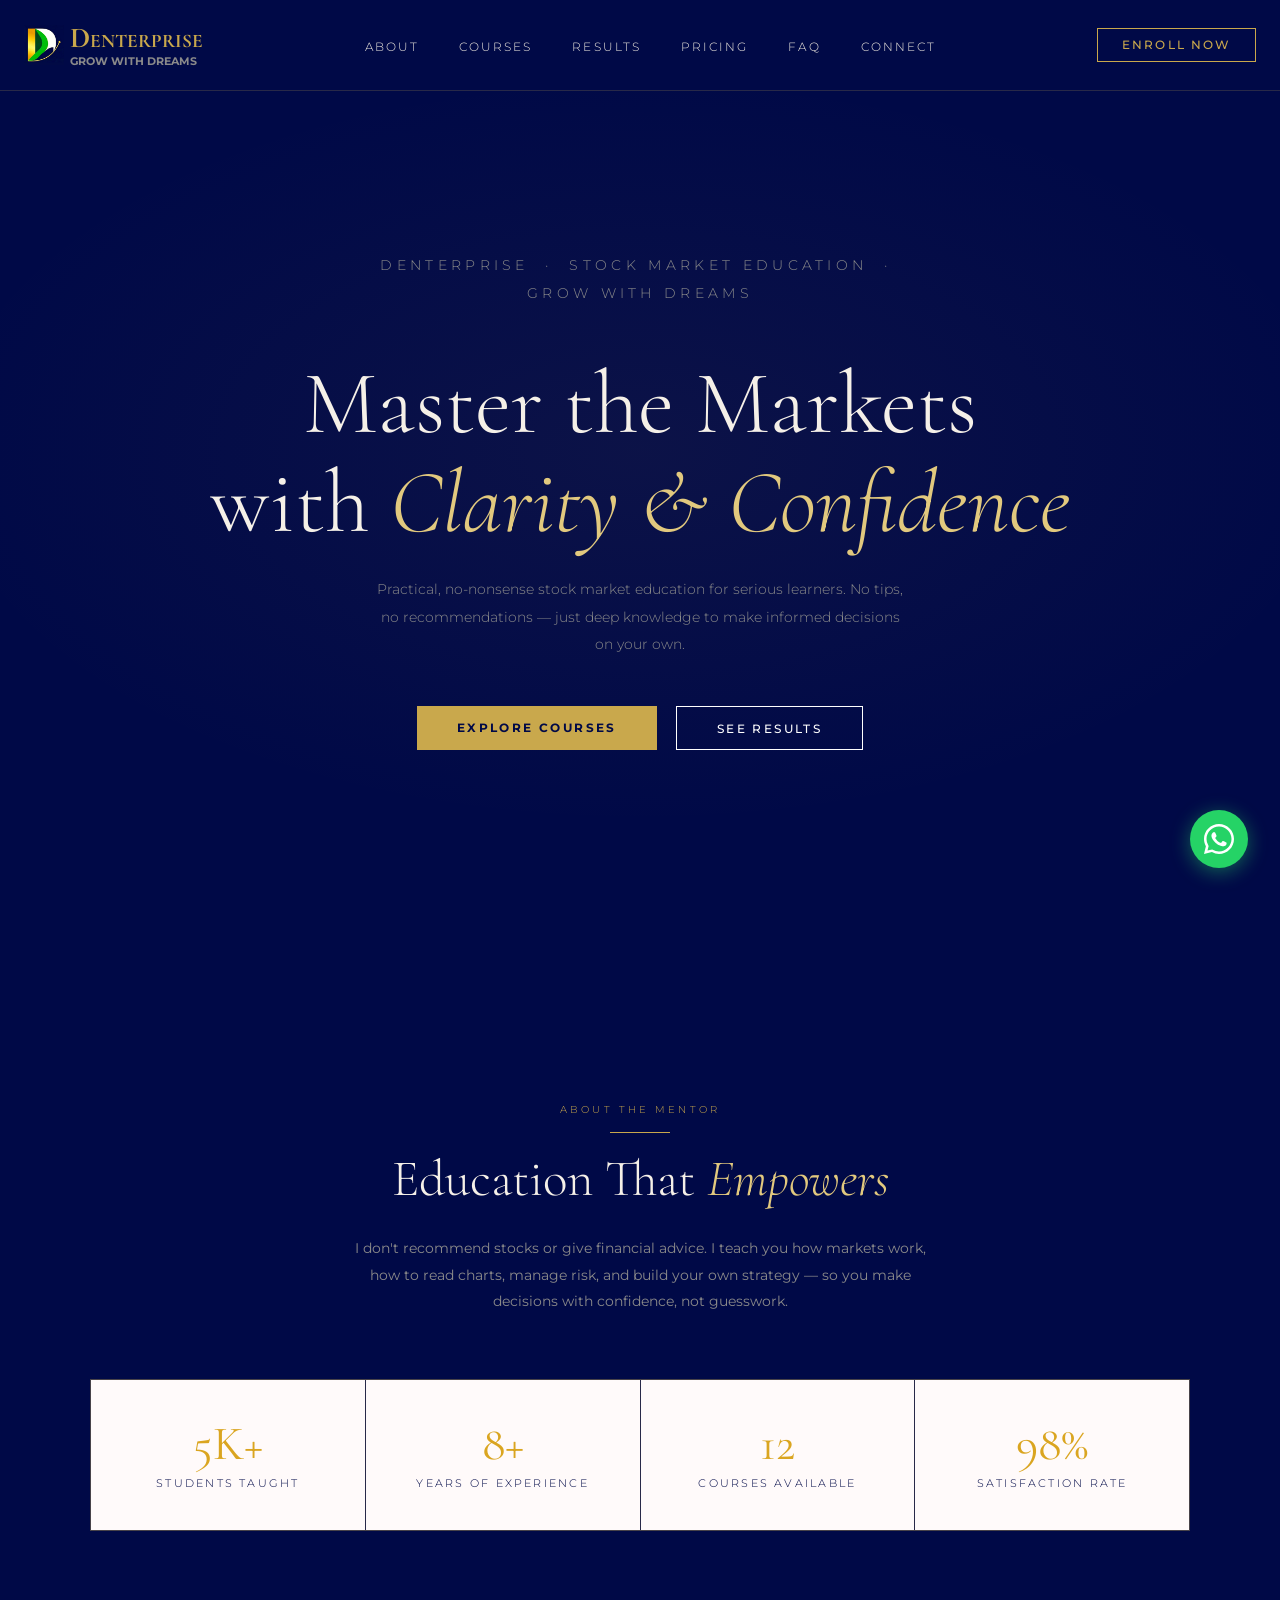
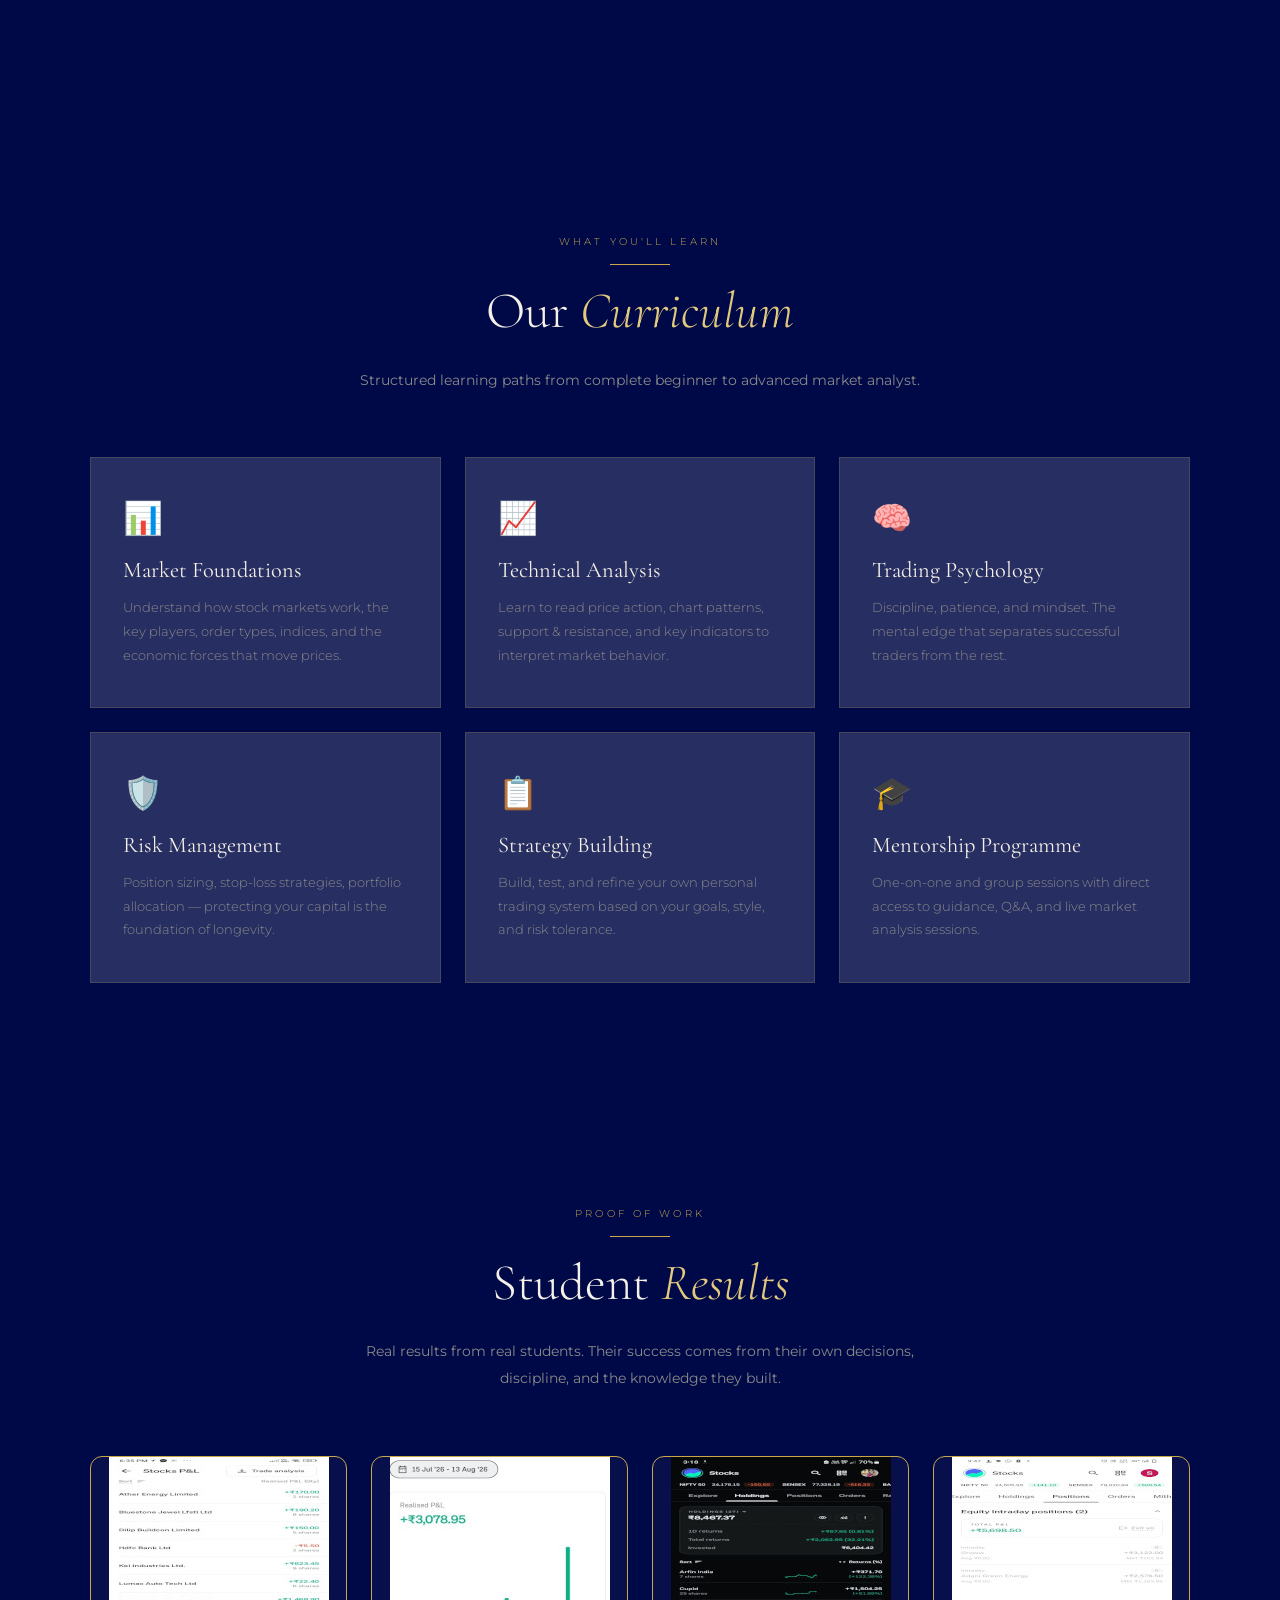
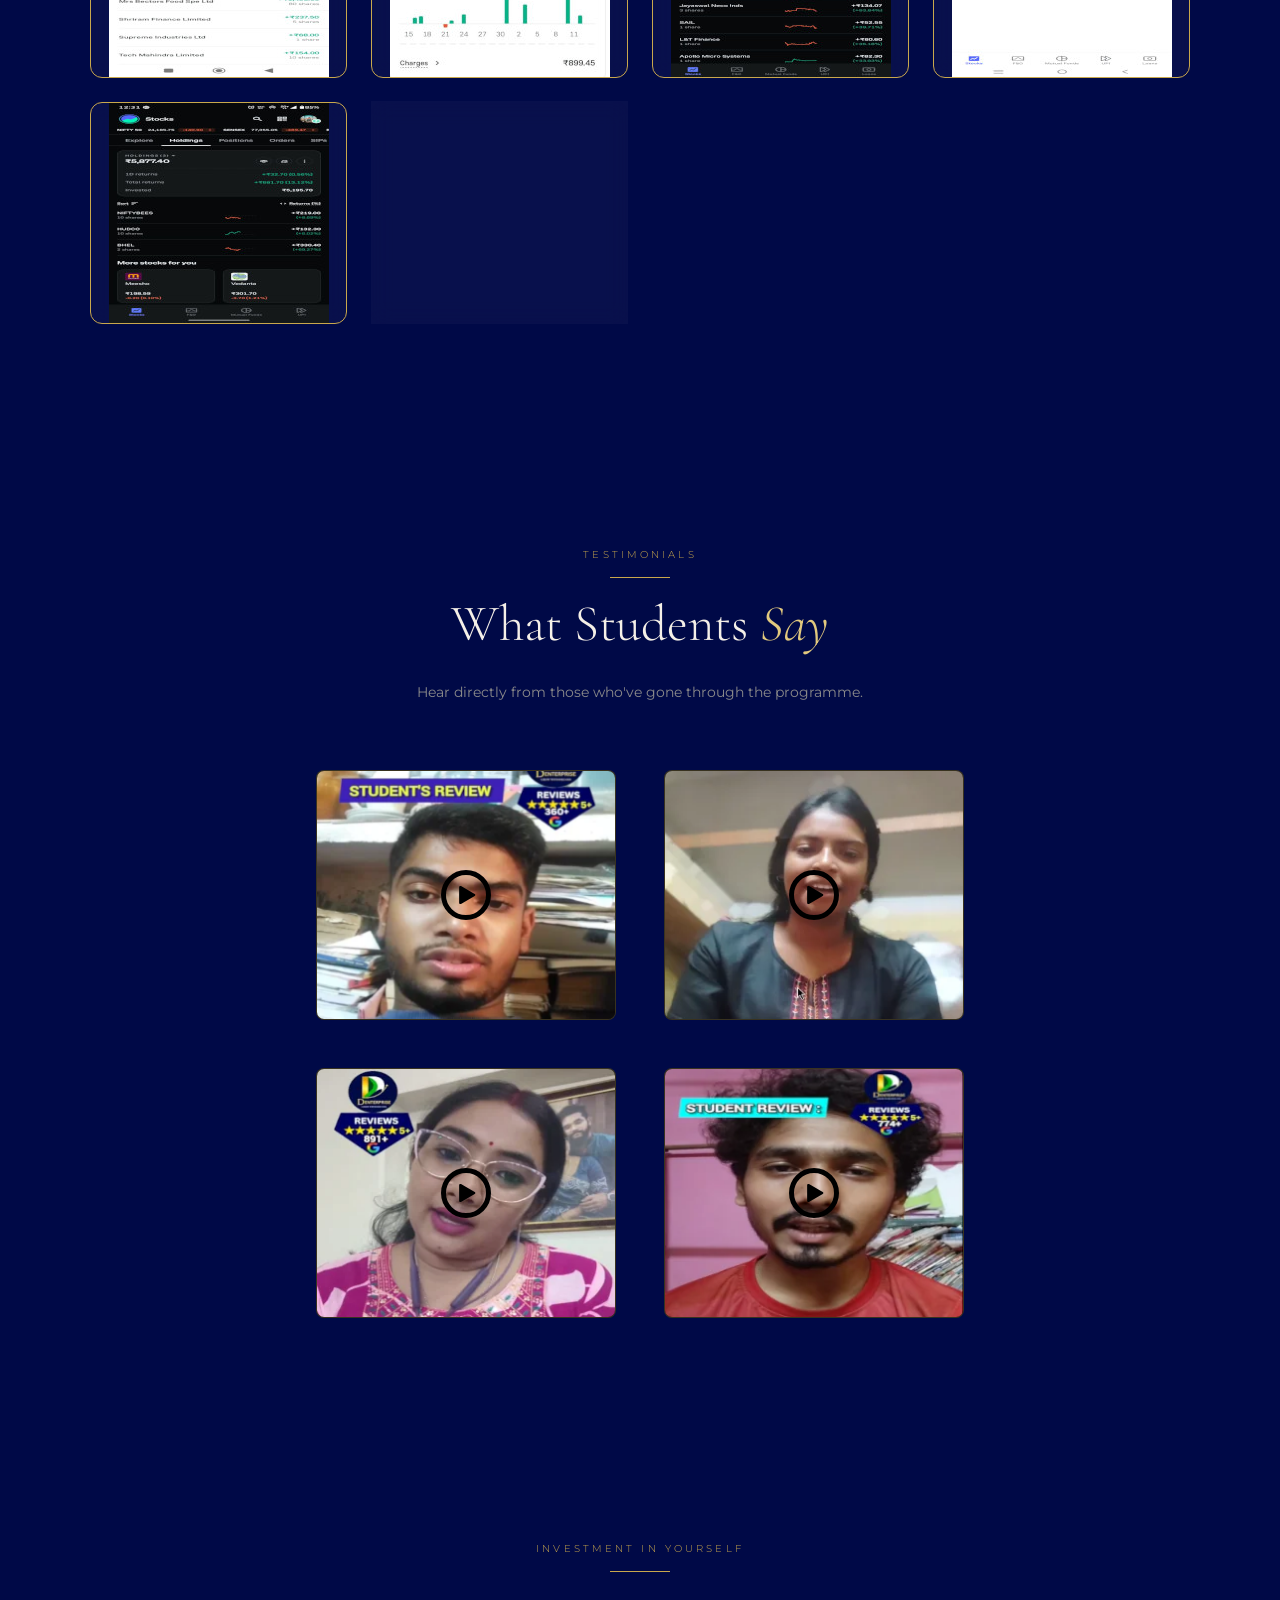
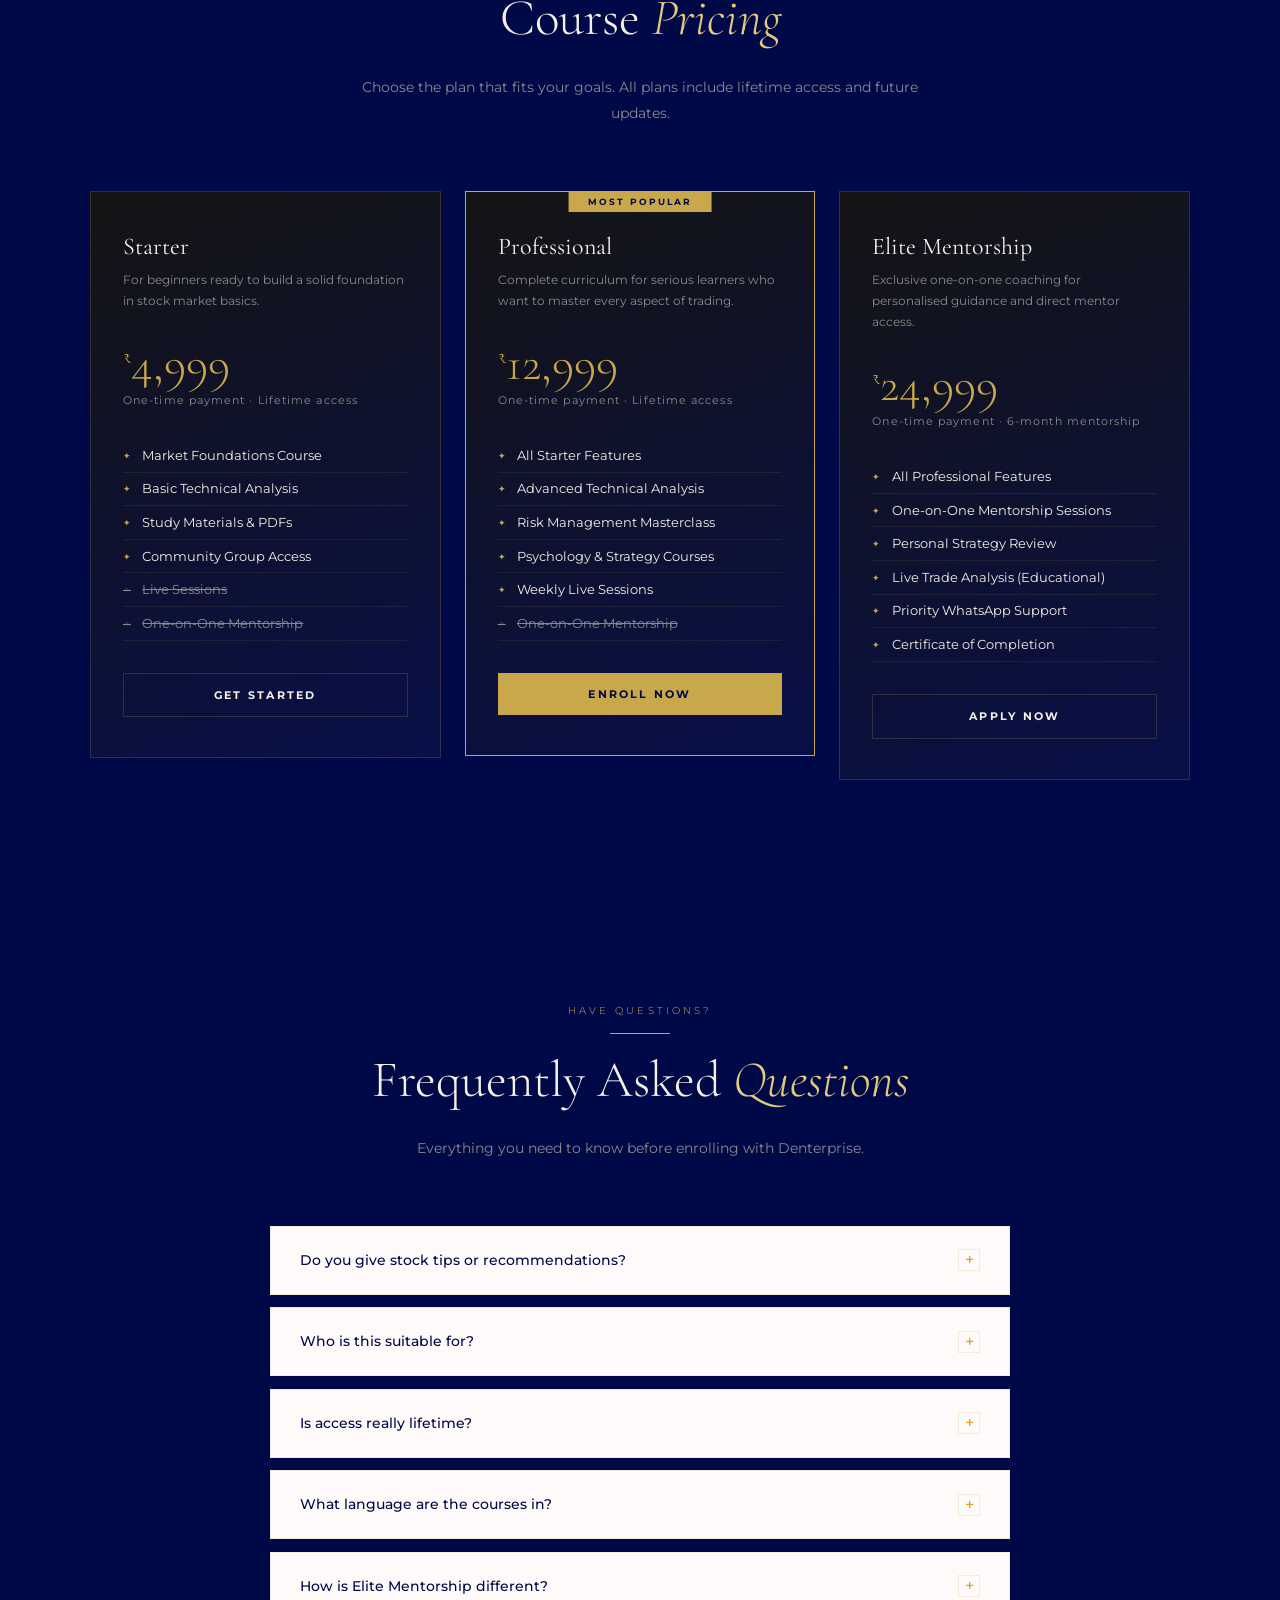
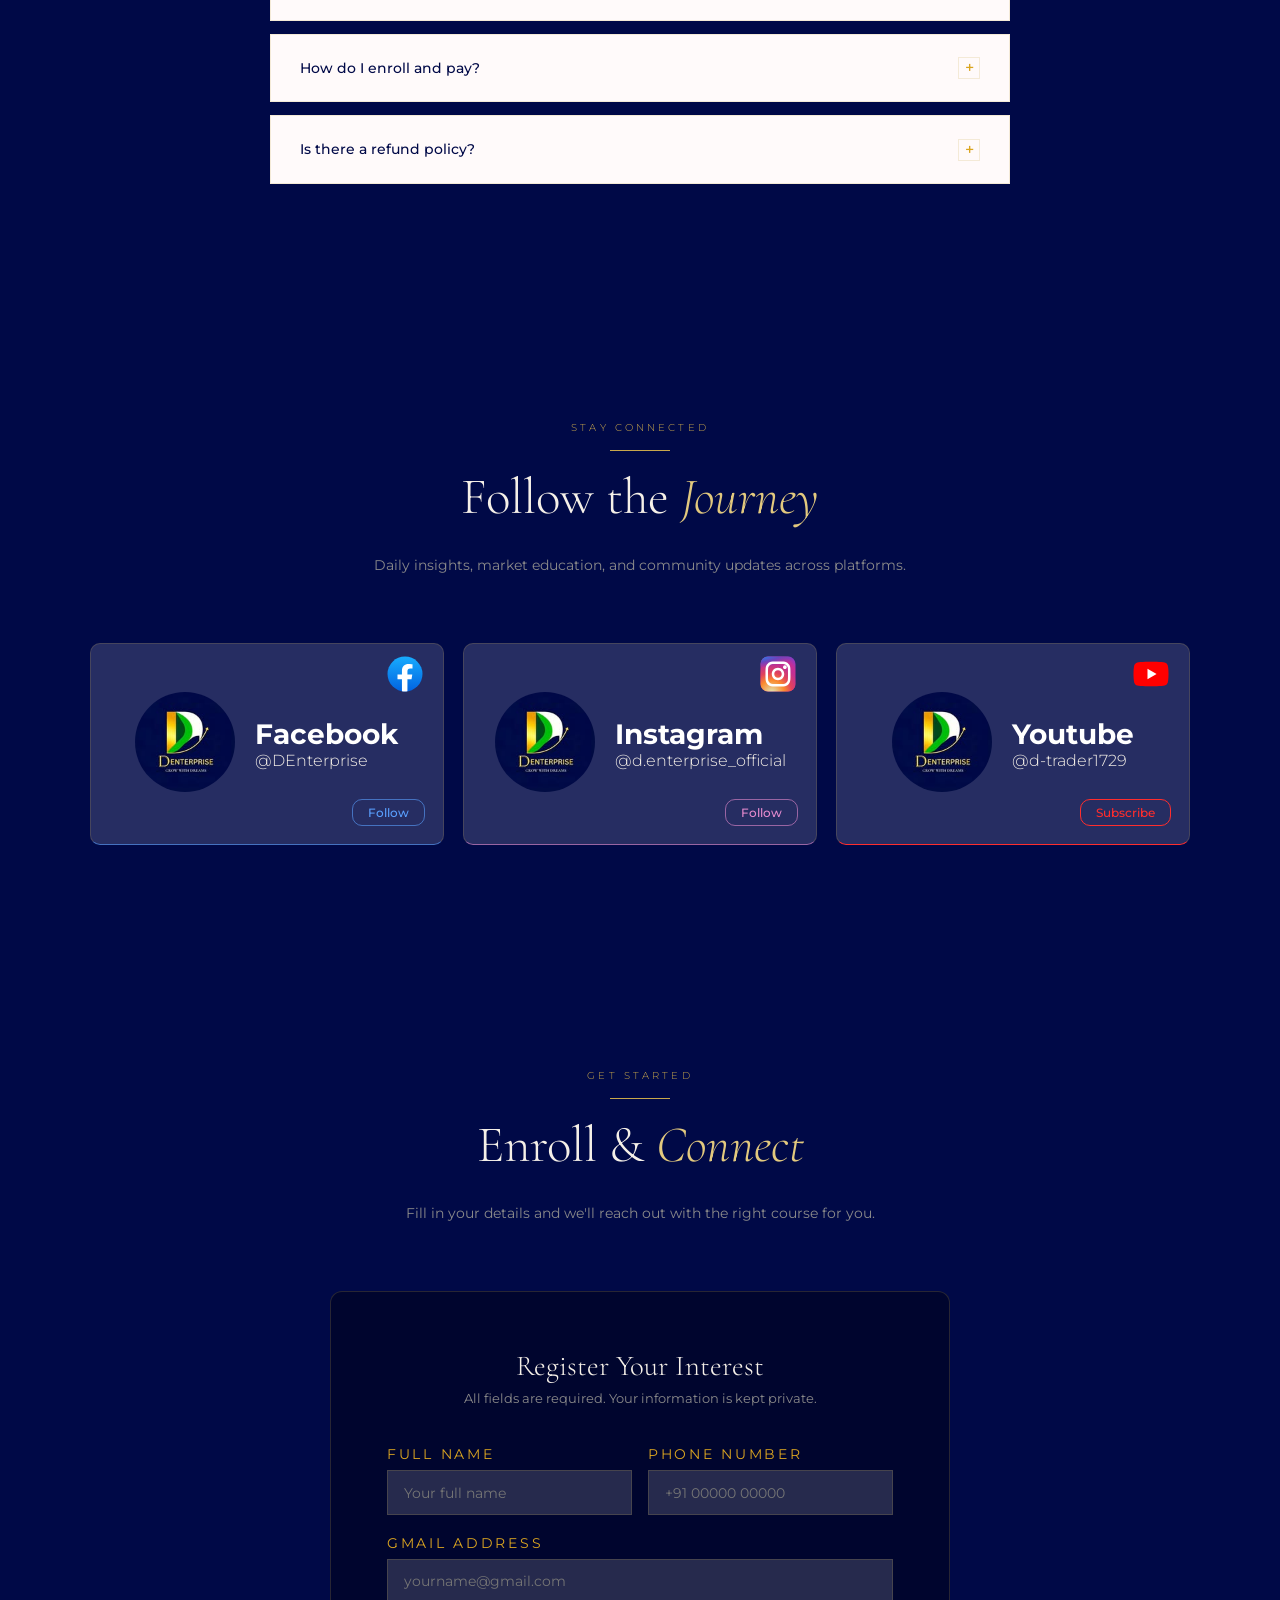
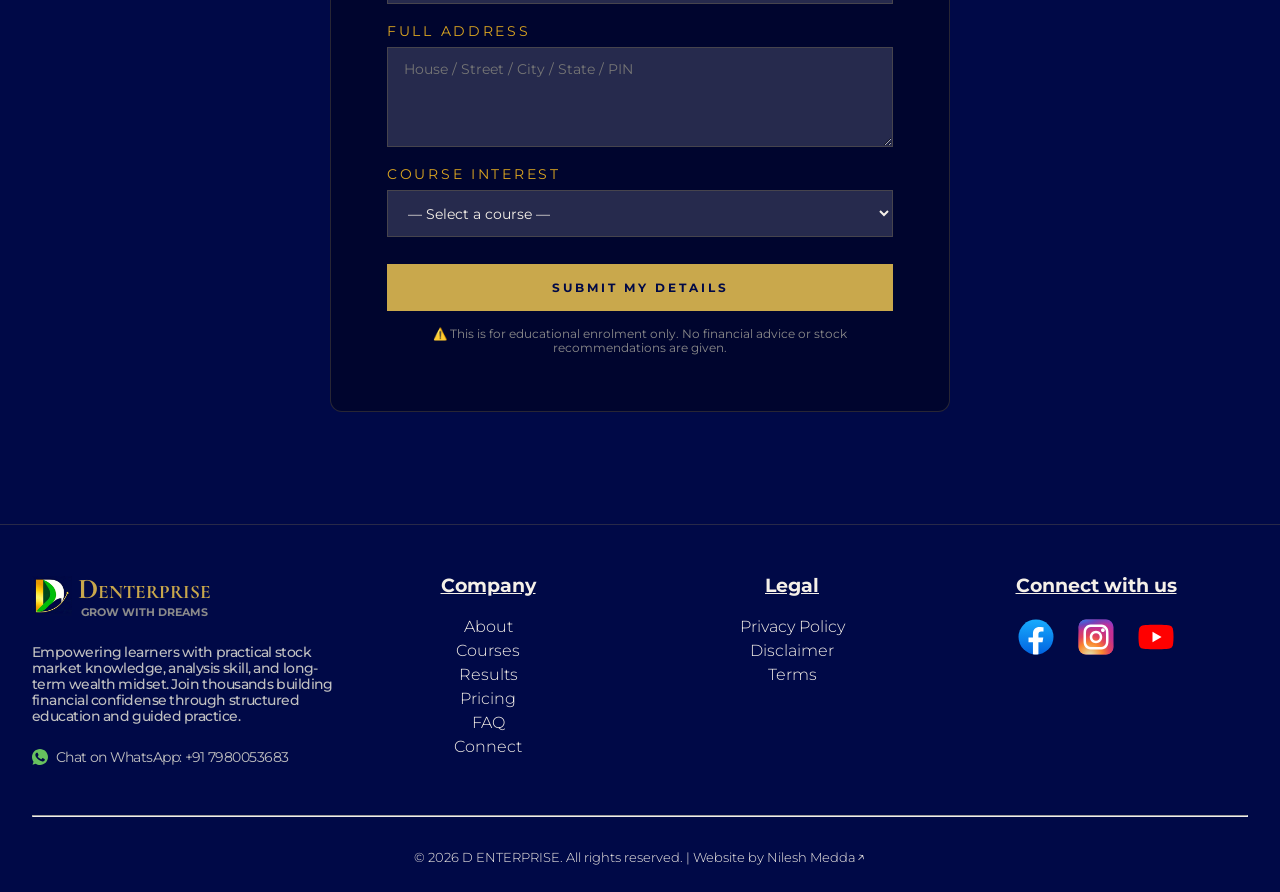
==== commit 71bb80cf: "refactor: redesign footer" ====
--- a/index.html
+++ b/index.html
@@ -227,7 +227,7 @@
     <!-- HEADER -->
     <header class="site-header">
         <nav class="navbar">
-            <a href="#" class="nav-logo-wrap">
+            <a href="https://d-enterprise.in" class="nav-logo-wrap">
                 <img src="/assets/images/logo.webp"alt="Logo" onerror="this.style.display='none'" />
                 <div>
                     <div class="nav-logo-text"><span>D</span>ENTERPRISE</div>
@@ -373,13 +373,13 @@
                         </div>
                     </div>
                     <div class="video-card  media" data-type="video" data-src="/assets/videos/vid3.mp4">
-                        <img src="/assets/videos/thumb3.webp" alt="Student review video 3">
+                        <img src="/assets/videos/thumb3.png" srcset="/assets/videos/thumb3.webp" alt="Student review video 3">
                         <div class="play-icon">
                             <svg viewBox="0 0 20 20" version="1.1" xmlns="http://www.w3.org/2000/svg" xmlns:xlink="http://www.w3.org/1999/xlink" fill="#000000"><g id="SVGRepo_bgCarrier" stroke-width="0"></g><g id="SVGRepo_tracerCarrier" stroke-linecap="round" stroke-linejoin="round"></g><g id="SVGRepo_iconCarrier"> <title>multimedia / 10 - multimedia, play icon, circle, button</title> <g id="Free-Icons" stroke="none" stroke-width="1" fill="none" fill-rule="evenodd"> <g transform="translate(-821.000000, -378.000000)" id="Group"> <g transform="translate(819.000000, 376.000000)" id="Shape"> <circle stroke="#000000" stroke-width="2" stroke-linecap="round" stroke-linejoin="round" cx="12" cy="12" r="9"> </circle> <path d="M9.99806947,8.42746827 L15.4902873,11.5658784 C15.730046,11.7028834 15.8133443,12.0083107 15.6763394,12.2480695 C15.6320447,12.3255851 15.5678029,12.3898269 15.4902873,12.4341216 L9.99806947,15.5725317 C9.75831075,15.7095367 9.45288341,15.6262384 9.31587843,15.3864796 C9.27270766,15.3109308 9.25,15.2254236 9.25,15.1384102 L9.25,8.86158984 C9.25,8.58544746 9.47385763,8.36158984 9.75,8.36158984 C9.83701347,8.36158984 9.92252062,8.3842975 9.99806947,8.42746827 Z" fill="#000000"> </path> </g> </g> </g> </g></svg>
                         </div>
                     </div>
                     <div class="video-card  media" data-type="video" data-src="https://res.cloudinary.com/xsd7mbfr/video/upload/v1791403868/vid4-2.mp4">
-                        <img src="/assets/videos/thumb4.webp" alt="Student review video 4">
+                        <img src="/assets/videos/thumb4.png" srcset="/assets/videos/thumb4.webp" alt="Student review video 4">
                         <div class="play-icon">
                             <svg viewBox="0 0 20 20" version="1.1" xmlns="http://www.w3.org/2000/svg" xmlns:xlink="http://www.w3.org/1999/xlink" fill="#000000"><g id="SVGRepo_bgCarrier" stroke-width="0"></g><g id="SVGRepo_tracerCarrier" stroke-linecap="round" stroke-linejoin="round"></g><g id="SVGRepo_iconCarrier"> <title>multimedia / 10 - multimedia, play icon, circle, button</title> <g id="Free-Icons" stroke="none" stroke-width="1" fill="none" fill-rule="evenodd"> <g transform="translate(-821.000000, -378.000000)" id="Group"> <g transform="translate(819.000000, 376.000000)" id="Shape"> <circle stroke="#000000" stroke-width="2" stroke-linecap="round" stroke-linejoin="round" cx="12" cy="12" r="9"> </circle> <path d="M9.99806947,8.42746827 L15.4902873,11.5658784 C15.730046,11.7028834 15.8133443,12.0083107 15.6763394,12.2480695 C15.6320447,12.3255851 15.5678029,12.3898269 15.4902873,12.4341216 L9.99806947,15.5725317 C9.75831075,15.7095367 9.45288341,15.6262384 9.31587843,15.3864796 C9.27270766,15.3109308 9.25,15.2254236 9.25,15.1384102 L9.25,8.86158984 C9.25,8.58544746 9.47385763,8.36158984 9.75,8.36158984 C9.83701347,8.36158984 9.92252062,8.3842975 9.99806947,8.42746827 Z" fill="#000000"> </path> </g> </g> </g> </g></svg>
                         </div>
@@ -512,11 +512,11 @@
                 <div class="social-grid reveal">
                     <div class="social-card fb">
                         <div class="platform">
-                            <img src="/assets/images/facebook-1-svgrepo-com.svg" alt="facebook svg logo" width="40px" height="40px">
+                            <img src="/assets/images/facebook-1-svgrepo-com.svg" alt="facebook svg logo" width="40px" height="40px" loading="lazy">
                         </div>
                         <div class="profile">
                             <div class="profile-img">
-                                <img src="/assets/images/social-media-profile-image.jpg" alt="facebook image">
+                                <img src="/assets/images/social-media-profile-image.jpg" alt="facebook image" loading="lazy">
                             </div>
                             <div class="profile-details">
                                 <span class="platform-name">Facebook</span>
@@ -524,16 +524,16 @@
                                 <span class="followers"></span>
                             </div>
                         </div>
-                        <a href="https://www.facebook.com/share/1Cz6TjRzab/" target="_blank" rel="noopener" class="follow">Follow</a>
+                        <a href="https://www.facebook.com/share/1Cz6TjRzab/" target="_blank" rel="noopener noreferrer" class="follow">Follow</a>
                     </div>
 
                     <div class="social-card insta">
                         <div class="platform">
-                            <img src="/assets/images/instagram-1-svgrepo-com.svg" alt="instagram svg logo" width="40px" height="40px">
+                            <img src="/assets/images/instagram-1-svgrepo-com.svg" alt="instagram svg logo" width="40px" height="40px"  loading="lazy">
                         </div>
                         <div class="profile">
                             <div class="profile-img">
-                                <img src="/assets/images/social-media-profile-image.jpg" alt="instagram profile image">
+                                <img src="/assets/images/social-media-profile-image.jpg" alt="instagram profile image"  loading="lazy">
                             </div>
                             <div class="profile-details">
                                 <span class="platform-name">Instagram</span>
@@ -541,15 +541,15 @@
                                 <span class="followers"></span>
                             </div>
                         </div>
-                        <a href="https://www.instagram.com/d.enterprise_official" target="_blank" rel="noopener" class="follow">Follow</a>
+                        <a href="https://www.instagram.com/d.enterprise_official" target="_blank" rel="noopener noreferrer" class="follow">Follow</a>
                     </div>
                     <div class="social-card yt">
                         <div class="platform">
-                            <img src="/assets/images/youtube-color-svgrepo-com.svg" alt="youtube svg logo"  width="40px" height="40px">
+                            <img src="/assets/images/youtube-color-svgrepo-com.svg" alt="youtube svg logo"  width="40px" height="40px"  loading="lazy">
                         </div>
                         <div class="profile">
                             <div class="profile-img">
-                                <img src="/assets/images/social-media-profile-image.jpg" alt="youtube profile image">
+                                <img src="/assets/images/social-media-profile-image.jpg" alt="youtube profile image"  loading="lazy">
                             </div>
                             <div class="profile-details">
                                 <span class="platform-name">Youtube</span>
@@ -557,7 +557,7 @@
                                 <span class="followers"></span>
                             </div>
                         </div>
-                        <a href="https://youtube.com/@d-trader1729" target="_blank" rel="noopener" class="follow">Subscribe</a>
+                        <a href="https://youtube.com/@d-trader1729" target="_blank" rel="noopener noreferrer" class="follow">Subscribe</a>
                     </div>
                 </div>
             </div>
@@ -621,19 +621,69 @@
 
     <!-- FOOTER -->
     <footer>
-        <div class="footer-logo">Denterprise</div>
-        <p class="footer-tagline">Grow With Dreams &nbsp;·&nbsp; Knowledge &nbsp;·&nbsp; Discipline &nbsp;·&nbsp; Independence</p>
-        <div class="footer-links">
-            <a href="#about">About</a>
-            <a href="#courses">Courses</a>
-            <a href="#results">Results</a>
-            <a href="#pricing">Pricing</a>
-            <a href="#faq">FAQ</a>
-            <a href="#social">Social</a>
-            <a href="#enroll">Enroll</a>
+        <div class="footer-content">
+            <div class="footer-brand" id="footer-brand">
+                <div class="footer-logo">
+                    <a href="https://d-enterprise.in" class="footer-logo-link">
+                        <img src="/assets/images/logo.webp" alt="Logo" onerror="this.style.display='none'" class="footer-logo-img"/>
+                        <div>
+                            <div class="footer-logo-text"><span>D</span>ENTERPRISE</div>
+                            <div class="footer-logo-sub">Grow With Dreams</div>
+                        </div>
+                    </a>
+                </div>
+                <div class="footer-brand-about">
+                    Empowering learners with practical stock market knowledge, analysis skill, and long-term wealth midset. Join thousands building financial confidense through structured education and guided practice. 
+                </div>
+                <div class="footer-brand-contact">
+                    <svg width="16px" height="16px" viewBox="0 0 48 48" version="1.1" xmlns="http://www.w3.org/2000/svg" xmlns:xlink="http://www.w3.org/1999/xlink" fill="#000000"><g id="SVGRepo_bgCarrier" stroke-width="0"></g><g id="SVGRepo_tracerCarrier" stroke-linecap="round" stroke-linejoin="round"></g><g id="SVGRepo_iconCarrier"> <title>Whatsapp-color</title> <desc>Created with Sketch.</desc> <defs> </defs> <g id="Icons" stroke="none" stroke-width="1" fill="none" fill-rule="evenodd"> <g id="Color-" transform="translate(-700.000000, -360.000000)" fill="#67C15E"> <path d="M723.993033,360 C710.762252,360 700,370.765287 700,383.999801 C700,389.248451 701.692661,394.116025 704.570026,398.066947 L701.579605,406.983798 L710.804449,404.035539 C714.598605,406.546975 719.126434,408 724.006967,408 C737.237748,408 748,397.234315 748,384.000199 C748,370.765685 737.237748,360.000398 724.006967,360.000398 L723.993033,360.000398 L723.993033,360 Z M717.29285,372.190836 C716.827488,371.07628 716.474784,371.034071 715.769774,371.005401 C715.529728,370.991464 715.262214,370.977527 714.96564,370.977527 C714.04845,370.977527 713.089462,371.245514 712.511043,371.838033 C711.806033,372.557577 710.056843,374.23638 710.056843,377.679202 C710.056843,381.122023 712.567571,384.451756 712.905944,384.917648 C713.258648,385.382743 717.800808,392.55031 724.853297,395.471492 C730.368379,397.757149 732.00491,397.545307 733.260074,397.27732 C735.093658,396.882308 737.393002,395.527239 737.971421,393.891043 C738.54984,392.25405 738.54984,390.857171 738.380255,390.560912 C738.211068,390.264652 737.745308,390.095816 737.040298,389.742615 C736.335288,389.389811 732.90737,387.696673 732.25849,387.470894 C731.623543,387.231179 731.017259,387.315995 730.537963,387.99333 C729.860819,388.938653 729.198006,389.89831 728.661785,390.476494 C728.238619,390.928051 727.547144,390.984595 726.969123,390.744481 C726.193254,390.420348 724.021298,389.657798 721.340985,387.273388 C719.267356,385.42535 717.856938,383.125756 717.448104,382.434484 C717.038871,381.729275 717.405907,381.319529 717.729948,380.938852 C718.082653,380.501232 718.421026,380.191036 718.77373,379.781688 C719.126434,379.372738 719.323884,379.160897 719.549599,378.681068 C719.789645,378.215575 719.62006,377.735746 719.450874,377.382942 C719.281687,377.030139 717.871269,373.587317 717.29285,372.190836 Z" id="Whatsapp"> </path> </g> </g> </g></svg>
+
+                    <p>
+                        Chat on WhatsApp: +91 7980053683
+                    </p>
+                </div>
+            </div>
+            <div class="footer-company">
+                <span class="footer-title">Company</span>
+                <ul class="footer-company-links">
+                    <li><a href="#about">About</a></li>
+                    <li><a href="#courses">Courses</a></li>
+                    <li><a href="#results">Results</a></li>
+                    <li><a href="#pricing">Pricing</a></li>
+                    <li><a href="#faq">FAQ</a></li>
+                    <li><a href="#social">Connect</a></li>
+                </ul>
+            </div>
+            <div class="footer-legal" id="legal">
+                <span class="footer-title">Legal</span>
+                <ul class="footer-legal-links">
+                    <li><a href="">Privacy Policy</a></li>
+                    <li><a href="">Disclaimer</a></li>
+                    <li><a href="">Terms</a></li>
+                </ul>
+            </div>
+            <div class="footer-connect">
+                <span class="footer-title">Connect with us</span>
+                <div class="footer-connect-links">
+                    <a href="https://www.facebook.com/share/1Cz6TjRzab/" target="_blank" rel="noopener noreferrer">
+                        <img src="/assets/images/facebook-1-svgrepo-com.svg" alt="facebook svg logo" width="40px" height="40px" loading="lazy">
+                    </a>
+                    <a href="https://www.instagram.com/d.enterprise_official" target="_blank" rel="noopener noreferrer">
+                        <img src="/assets/images/instagram-1-svgrepo-com.svg" alt="instagram svg logo" width="40px" height="40px"  loading="lazy">
+                    </a>
+                    <a href="https://youtube.com/@d-trader1729" target="_blank" rel="noopener noreferrer">
+                        <img src="/assets/images/youtube-color-svgrepo-com.svg" alt="youtube svg logo"  width="40px" height="40px"  loading="lazy">
+                    </a>
+                </div>
+            </div>
         </div>
-        <p class="footer-copy">© 2026 Denterprise. All rights reserved.</p>
-        <p class="disclaimer">⚠️ Disclaimer: All content on this website is strictly for educational purposes. Nothing here constitutes financial advice, investment recommendations, or solicitation to buy or sell any securities. Always do your own research and consult a qualified financial advisor before making investment decisions.</p>
+        <!--⚠️ Disclaimer: All content on this website is strictly for educational purposes. Nothing here constitutes financial advice, investment recommendations, or solicitation to buy or sell any securities. Always do your own research and consult a qualified financial advisor before making investment decisions.-->
+        <hr>
+        <div class="footer-copyright">
+            <p>
+                &copy; 2026 D ENTERPRISE. All rights reserved. | Website by <a href="https://nileshmedda.in" rel="noopener noreferrer" target="_blank" class="nilesh-portfolio">Nilesh Medda</a>
+            </p>
+        </div>
     </footer>
     
     <script src="/js/main.js"></script>
--- a/css/style.css
+++ b/css/style.css
@@ -8,6 +8,9 @@
     --cream2: #EDE8DF;
     --text-muted: #8A8A8A;
     --border: rgba(201,168,76,0.2);
+    --box-bg: snow;
+    --box-col1: goldenrod;
+    --box-col2: #000947;
 }
 
 /* cormorant-garamond-300 - cyrillic_cyrillic-ext_latin_latin-ext_vietnamese */
@@ -141,10 +144,13 @@
   .whatsapp-float svg { width: 30px; height: 30px; fill: white; }
 
 /* Native Dialog Styling */
-dialog { border: none; border-radius: 12px; padding: 0; width: 900px;  max-width: 90vw;  height: 520px; /* your fixed frame height */  max-height: 85vh; background: #000; overflow: hidden; margin: auto;}
-dialog::backdrop { background: rgba(0,0,0,0.8); backdrop-filter: blur(4px);}
+dialog#media-modal { border: none; border-radius: 12px; padding: 0; width: 900px;  max-width: 90vw;  height: 520px; /* your fixed frame height */  max-height: 85vh; background: #000; overflow: hidden; margin: auto;}
+dialog#media-modal::backdrop { background: rgba(0,0,0,0.8); backdrop-filter: blur(4px);}
 .close-btn { position: sticky; top: 10px; left: 90%; background: rgba(0,0,0,0.6); color: lightgray; border: none; font-size: 50px; cursor: pointer; width: 36px; z-index: 10;}
-#modal-content img, #modal-content video { max-width: 100%; max-height: 65vh; width: auto; height: auto; display: block; margin: 0 auto;}
+#modal-content img, #modal-content video { max-width: 100%; width: auto; height: auto; display: block; margin: 0 auto;}
+#modal-content img { max-height: 80vh;}
+#modal-content video { max-height: 65vh;}
+.close-btn:focus-visible { outline: none;}
 
 /* HEADER */
 header.site-header {
@@ -276,7 +282,7 @@
   .section-title em { font-style: italic; color: var(--gold-light); }
   .section-sub {
     text-align: center; color: var(--text-muted);
-    font-size: 0.88rem; line-height: 1.9; max-width: 600px; margin: 0 auto 4rem;
+    font-size: 0.88rem; line-height: 1.9; max-width: 600px; margin: 0 auto 4rem; font-weight: 400;
   }
 
   /* STATS */
@@ -286,14 +292,14 @@
     margin-bottom: 5rem;
   }
   .stat {
-    background: var(--dark2); padding: 2.5rem 2rem; text-align: center;
+    background: var(--box-bg); padding: 2.5rem 2rem; text-align: center;
   }
   .stat-num {
     font-family: 'Cormorant Garamond', serif;
-    font-size: 3rem; font-weight: 400; color: var(--gold);
+    font-size: 3rem; font-weight: 400; color: var(--box-col1);
     line-height: 1;
   }
-  .stat-label { font-size: 0.7rem; letter-spacing: 0.2em; text-transform: uppercase; color: var(--text-muted); margin-top: 0.5rem; }
+  .stat-label { font-size: 0.7rem; letter-spacing: 0.2em; text-transform: uppercase; color: var(--box-col2); margin-top: 0.5rem; }
 
   /* COURSES */
   #courses { background: var(--dark); padding: 7rem 2rem;}
@@ -303,7 +309,7 @@
   }
   .course-card {
     border: 1px solid var(--border); padding: 2.5rem 2rem;
-    background: var(--dark2);
+    background: hsla(0, 0%, 100%, 15%);
     transition: border-color 0.3s, transform 0.3s;
     position: relative; overflow: hidden;
   }
@@ -354,7 +360,7 @@
     margin: 0 auto;
   }
   .video-card {
-    background: var(--dark2); border: 1px solid var(--border); position: relative;
+    background: var(--dark2); border: 1px solid var(--border); position: relative; border-radius: 8px;
     overflow: hidden; transition: border-color 0.3s, transform 0.3s;
   }
   .video-card:hover { border-color: var(--gold); transform: translateY(-3px); }
@@ -374,6 +380,7 @@
     border: 1px solid var(--border); background: var(--dark2);
     padding: 2.5rem 2rem; position: relative;
     transition: transform 0.3s, border-color 0.3s;
+    background: linear-gradient(160deg, var(--dark2) 0%, rgba(201,168,76,0.04) 100%);
   }
   .price-card:hover { transform: translateY(-5px); border-color: var(--gold); }
   .price-card.featured {
@@ -390,21 +397,21 @@
     font-family: 'Cormorant Garamond', serif;
     font-size: 1.5rem; font-weight: 400; margin-bottom: 0.5rem;
   }
-  .price-desc { font-size: 0.78rem; color: var(--text-muted); margin-bottom: 1.8rem; line-height: 1.7; }
+  .price-desc { font-size: 0.78rem; font-weight: 400; color: var(--text-muted); margin-bottom: 1.8rem; line-height: 1.7; }
   .price-amount {
     font-family: 'Cormorant Garamond', serif;
     font-size: 3rem; color: var(--gold); line-height: 1; margin-bottom: 0.3rem;
   }
   .price-amount span { font-size: 1.2rem; vertical-align: top; margin-top: 0.5rem; display: inline-block; }
-  .price-period { font-size: 0.68rem; color: var(--text-muted); margin-bottom: 2rem; letter-spacing: 0.1em; }
+  .price-period { font-size: 0.68rem; font-weight: 400; color: var(--text-muted); margin-bottom: 2rem; letter-spacing: 0.1em; }
   .price-features { list-style: none; margin-bottom: 2rem; }
   .price-features li {
-    font-size: 0.8rem; padding: 0.55rem 0;
+    font-size: 0.8rem; padding: 0.55rem 0; font-weight: 400;
     border-bottom: 1px solid rgba(201,168,76,0.1);
     display: flex; align-items: center; gap: 0.7rem; color: var(--cream);
   }
   .price-features li::before { content: '✦'; color: var(--gold); font-size: 0.55rem; flex-shrink: 0; }
-  .price-features li.off { color: var(--text-muted); }
+  .price-features li.off { color: var(--text-muted); text-decoration: line-through;}
   .price-features li.off::before { color: #333; }
   .btn-price {
     display: block; width: 100%; padding: 0.9rem;
@@ -423,27 +430,27 @@
   .faq-list { max-width: 740px; margin: 0 auto; }
   .faq-item {
     border: 1px solid var(--border); margin-bottom: 0.8rem;
-    background: var(--dark2); overflow: hidden; transition: border-color 0.3s;
+    background: var(--box-bg); overflow: hidden; transition: border-color 0.3s;
   }
   .faq-item.open { border-color: var(--gold); }
   .faq-q {
     padding: 1.4rem 1.8rem; cursor: pointer;
     display: flex; align-items: center; justify-content: space-between; gap: 1rem;
-    font-size: 0.87rem; color: var(--cream); line-height: 1.5; font-weight: 400;
+    font-size: 0.87rem; color: var(--box-col2); line-height: 1.5; font-weight: 500;
     transition: color 0.3s; user-select: none;
   }
-  .faq-item.open .faq-q { color: var(--gold); }
+  .faq-item.open .faq-q { color: var(--box-col1); }
   .faq-arrow {
     width: 22px; height: 22px; flex-shrink: 0;
     border: 1px solid var(--border);
     display: flex; align-items: center; justify-content: center;
-    font-size: 1rem; color: var(--gold); transition: transform 0.35s;
+    font-size: 1rem; color: var(--box-col1); transition: transform 0.35s;
   }
   .faq-item.open .faq-arrow { transform: rotate(45deg); }
   .faq-a {
     max-height: 0; overflow: hidden;
     transition: max-height 0.4s ease, padding 0.3s;
-    padding: 0 1.8rem; font-size: 0.82rem; color: var(--text-muted); line-height: 1.9;
+    padding: 0 1.8rem; font-size: 0.82rem; font-weight: 400; color: var(--box-col2); line-height: 1.9;
   }
   .faq-item.open .faq-a { max-height: 300px; padding: 0 1.8rem 1.5rem; }
 
@@ -481,22 +488,22 @@
   .form-bg { background: var(--dark); }
   .contact-form {
     max-width: 620px; margin: 0 auto;
-    border: 1px solid var(--border); padding: 3.5rem;
-    background: var(--dark2);
+    border: 1px solid var(--border); border-radius: 12px; padding: 3.5rem;
+    background: hsla(0, 0%, 0%, 35%);
   }
   .form-title {
     font-family: 'Cormorant Garamond', serif;
     font-size: 1.8rem; font-weight: 300; margin-bottom: 0.5rem; text-align: center;
   }
-  .form-sub { font-size: 0.8rem; color: var(--text-muted); text-align: center; margin-bottom: 2.5rem; }
+  .form-sub { font-size: 0.8rem; color: var(--text-muted); text-align: center; margin-bottom: 2.5rem; font-weight: 400; }
   .form-row { display: grid; grid-template-columns: 1fr 1fr; gap: 1rem; }
   .form-group { display: flex; flex-direction: column; gap: 0.5rem; margin-bottom: 1.2rem; }
   .form-group label {
-    font-size: 0.65rem; letter-spacing: 0.2em; text-transform: uppercase;
-    color: var(--gold);
+    font-size: 0.85rem; letter-spacing: 0.2em; text-transform: uppercase; font-weight: 400;
+    color: var(--box-col1);
   }
   .form-group input, .form-group textarea, .form-group select {
-    background: var(--dark3); border: 1px solid var(--border);
+    background: hsla(0, 0%, 100%, 15%); border: 1px solid var(--border);
     color: var(--cream); padding: 0.85rem 1rem;
     font-family: 'Montserrat', sans-serif; font-size: 0.85rem;
     outline: none; transition: border-color 0.3s;
@@ -517,7 +524,7 @@
     margin-top: 0.5rem;
   }
   .form-submit:hover { background: var(--gold-light); }
-  .form-note { font-size: 0.72rem; color: var(--text-muted); text-align: center; margin-top: 1rem; }
+  .form-note { font-size: 0.72rem; color: var(--text-muted); text-align: center; margin-top: 1rem;  font-weight: 400; }
 
   /* SUCCESS */
   .success-msg {
@@ -528,25 +535,55 @@
 /* FOOTER */
   footer {
     border-top: 1px solid var(--border);
-    padding: 3rem 2rem; text-align: center;
+    padding: 3rem 2rem 1rem; text-align: center;
     background: var(--dark);
   }
+
+  footer a { text-decoration: none; color: inherit;}
+
+  .footer-content { display: grid; grid-template-columns: repeat(4, 1fr); padding-bottom: 50px;}
+
+  .footer-brand { display: flex; flex-direction: column; gap: 25px;}
   .footer-logo {
-    font-family: 'Cormorant Garamond', serif;
-    font-size: 1.8rem; color: var(--gold); margin-bottom: 0.8rem;
-  }
-  .footer-tagline { font-size: 0.75rem; color: var(--text-muted); letter-spacing: 0.15em; margin-bottom: 2rem; }
-  .footer-links { display: flex; gap: 2rem; justify-content: center; flex-wrap: wrap; margin-bottom: 2rem; }
-  .footer-links a {
-    font-size: 0.68rem; letter-spacing: 0.18em; text-transform: uppercase;
-    color: var(--text-muted); text-decoration: none; transition: color 0.3s;
-  }
-  .footer-links a:hover { color: var(--gold); }
-  .footer-copy { font-size: 0.7rem; color: #555; }
-  .disclaimer {
-    font-size: 0.68rem; color: #444; max-width: 600px; margin: 1rem auto 0;
-    line-height: 1.7;
-  }
+    text-decoration: none;
+}
+.footer-logo-link {
+    display: flex; align-items: center; gap: 0.4rem; text-decoration: none;
+}
+.footer-logo-img {
+    height: 40px; width: auto; object-fit: contain;
+    display: block;
+}
+.footer-logo-text {
+    font-family: 'Cormorant Garamond', serif;
+    font-size: 1.2rem; font-weight: 600; /*letter-spacing: 0.08em;*/ 
+    color: var(--gold); line-height: 1.1;
+}
+.footer-logo-text span { font-size: 1.8rem;}
+.footer-logo-sub {
+    font-size: 0.7rem; /*letter-spacing: 0.25em;*/ text-transform: uppercase; font-weight: 600;
+    color: var(--text-muted);
+}
+
+.footer-brand-about { text-align: left; color: silver; font-size: 0.85rem; font-weight: 500; letter-spacing: -0.04em; word-spacing: -0.04em;}
+.footer-brand-contact { display: flex; gap: 0.5em;}
+.footer-brand-contact p { color: silver; font-size: 0.85rem; font-weight: 400; letter-spacing: -0.04em; word-spacing: -0.04em;}
+
+.footer-title{ text-decoration: underline; font-weight: 600; font-size: 1.2rem;}
+
+.footer-company { display: flex; flex-direction: column; gap: 20px;}
+.footer-company-links { list-style: none; text-decoration: none; display: flex; flex-direction: column; gap: 5px;}
+ 
+.footer-legal { display: flex; flex-direction: column; gap: 20px;}
+.footer-legal-links { list-style: none; text-decoration: none; display: flex; flex-direction: column; gap: 5px;}
+
+.footer-connect { display: flex; flex-direction: column; gap: 20px;}
+.footer-connect-links {display: flex; gap: 20px; justify-content: center;}
+
+.footer-copyright { font-size: 0.8rem; padding-top: 30px; padding-bottom: 10px;}
+
+.nilesh-portfolio::after { content: "\2197"; font-size: 1rem;}
+.nilesh-portfolio:hover { text-decoration: dashed; color: #c9ff3d;}
 
   /* ANIMATIONS */
   @keyframes wapulse {
@@ -567,6 +604,7 @@
     .nav-links { display: none; }
     .form-row { grid-template-columns: 1fr; }
     .contact-form { padding: 2rem 1.5rem; }
+    .footer-content { display: grid; grid-template-columns: repeat(2, 1fr); gap: 50px;}
   }
 
   @media screen and (max-width: 420px) {
@@ -576,4 +614,5 @@
     display: grid; grid-template-columns: 1fr;
     grid-template-rows: repeat(4, 300px);
     }
-  }
+    .footer-content { display: grid; grid-template-columns: 1fr; gap: 50px;}
+  }
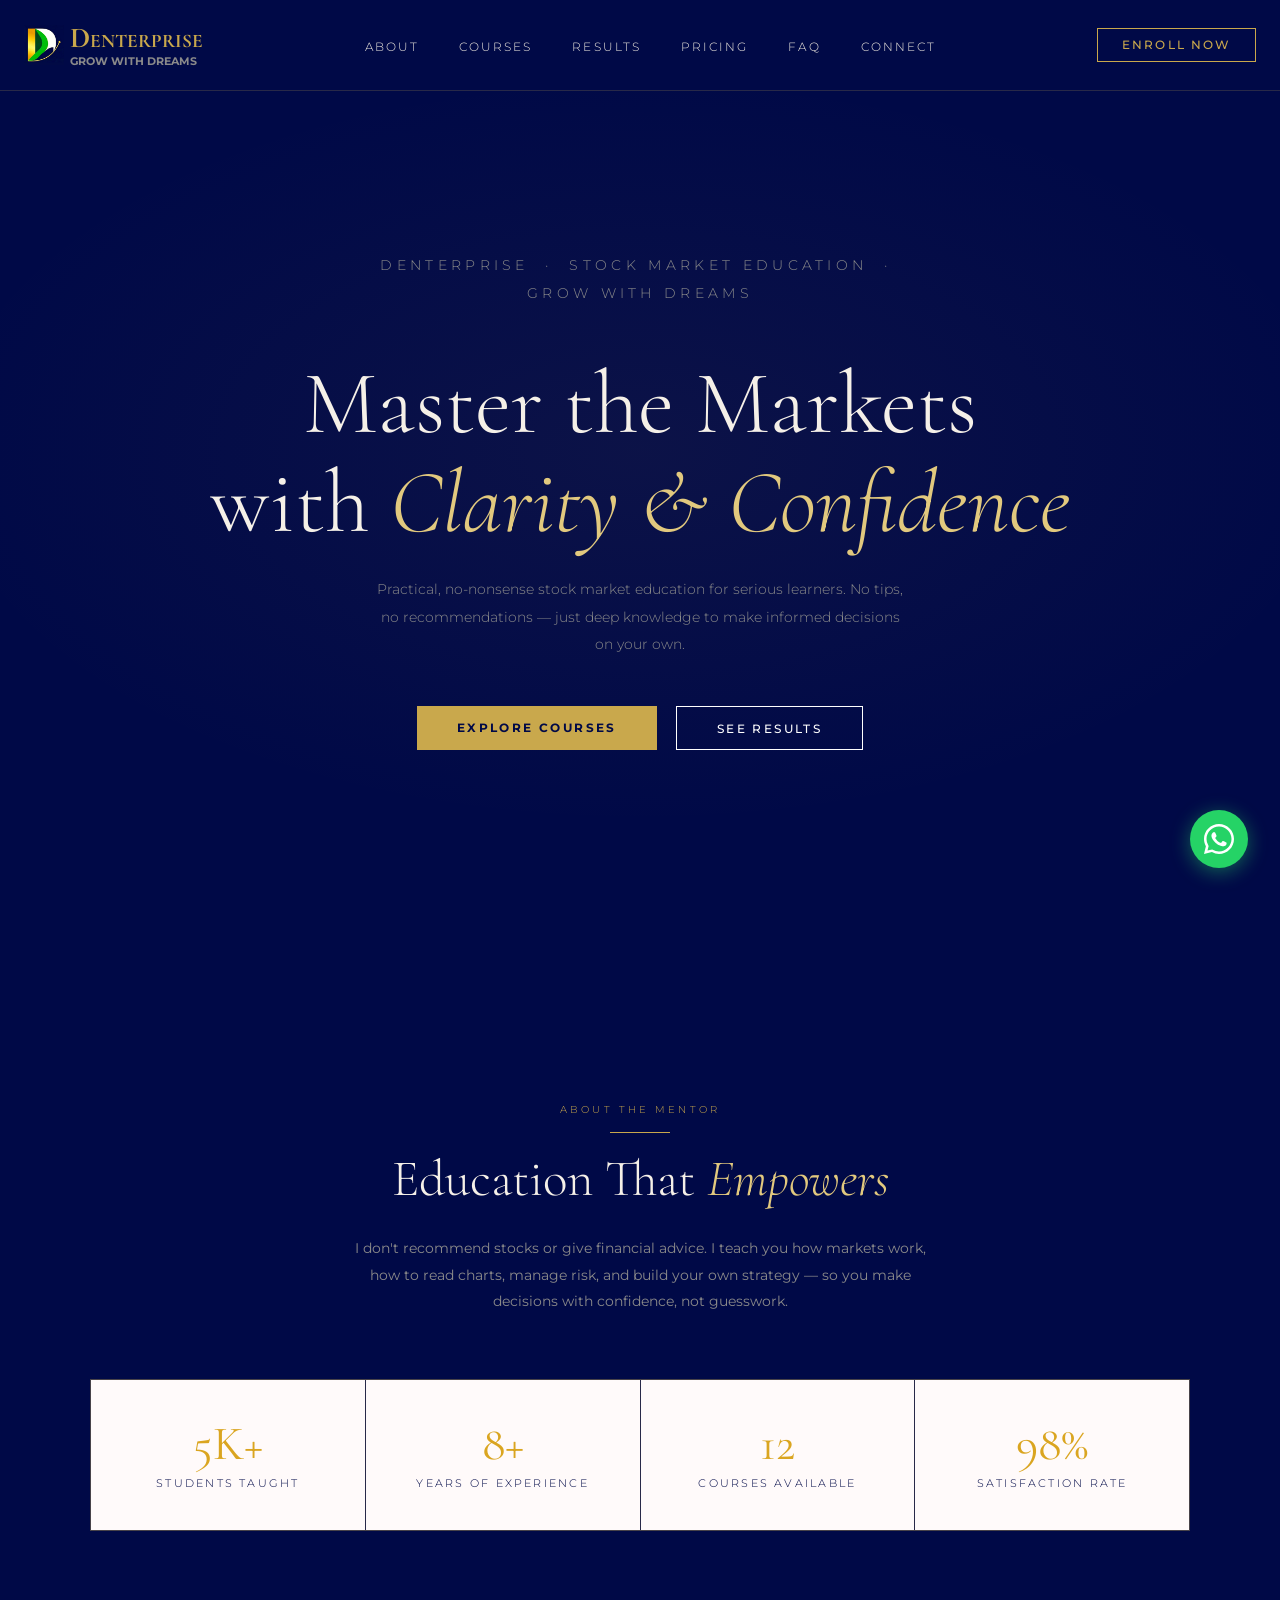
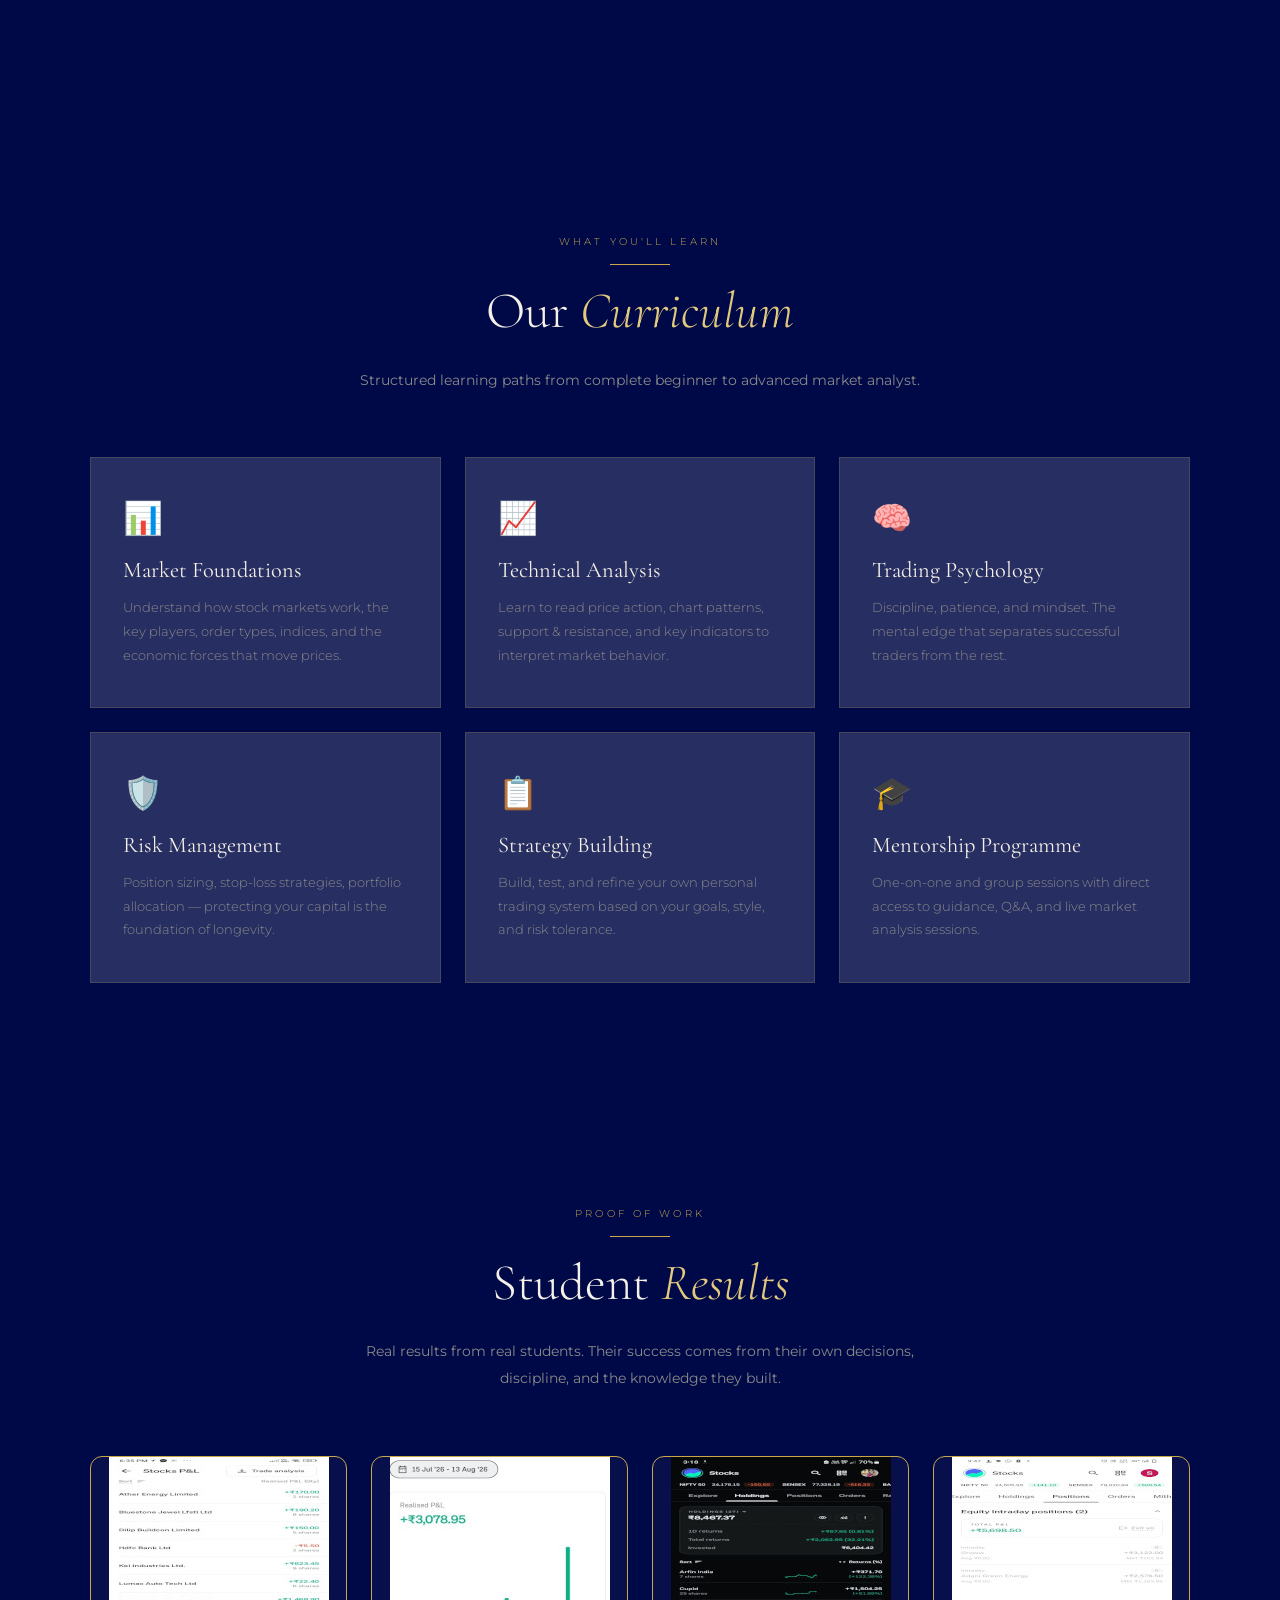
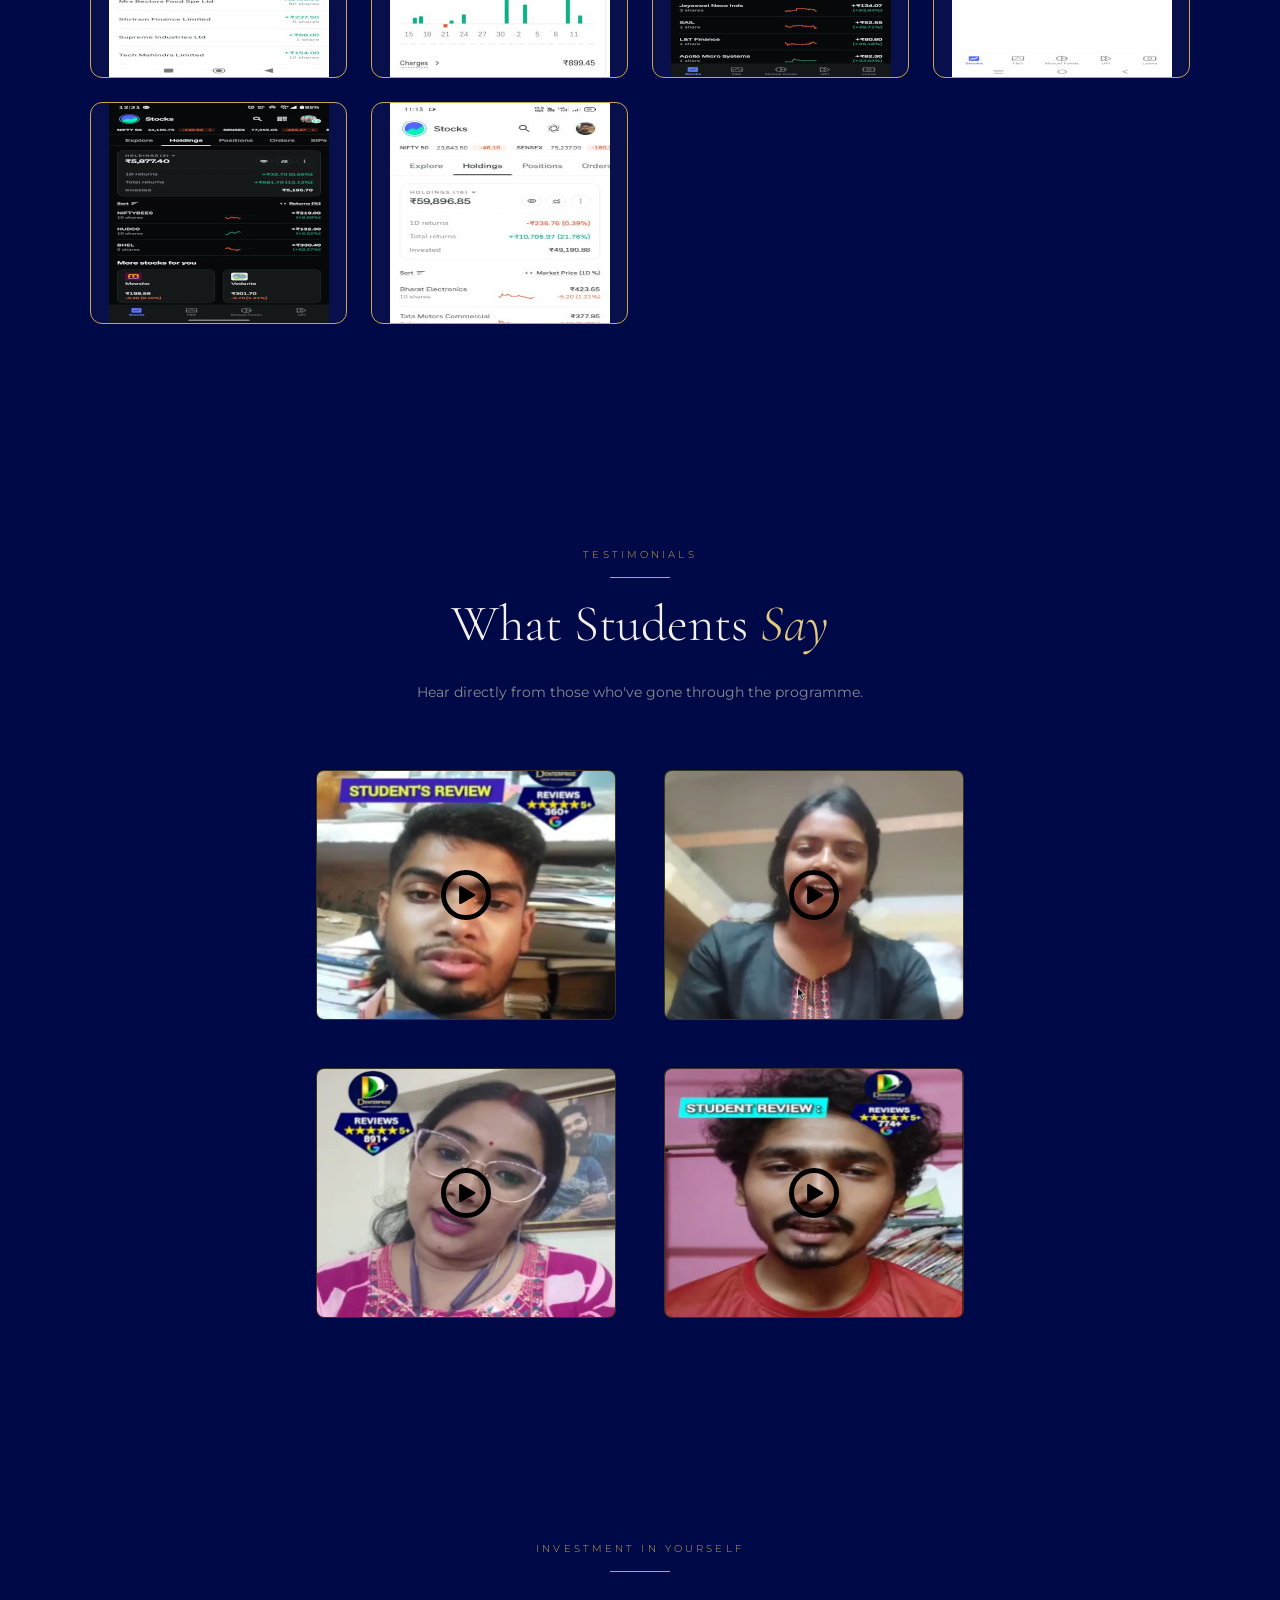
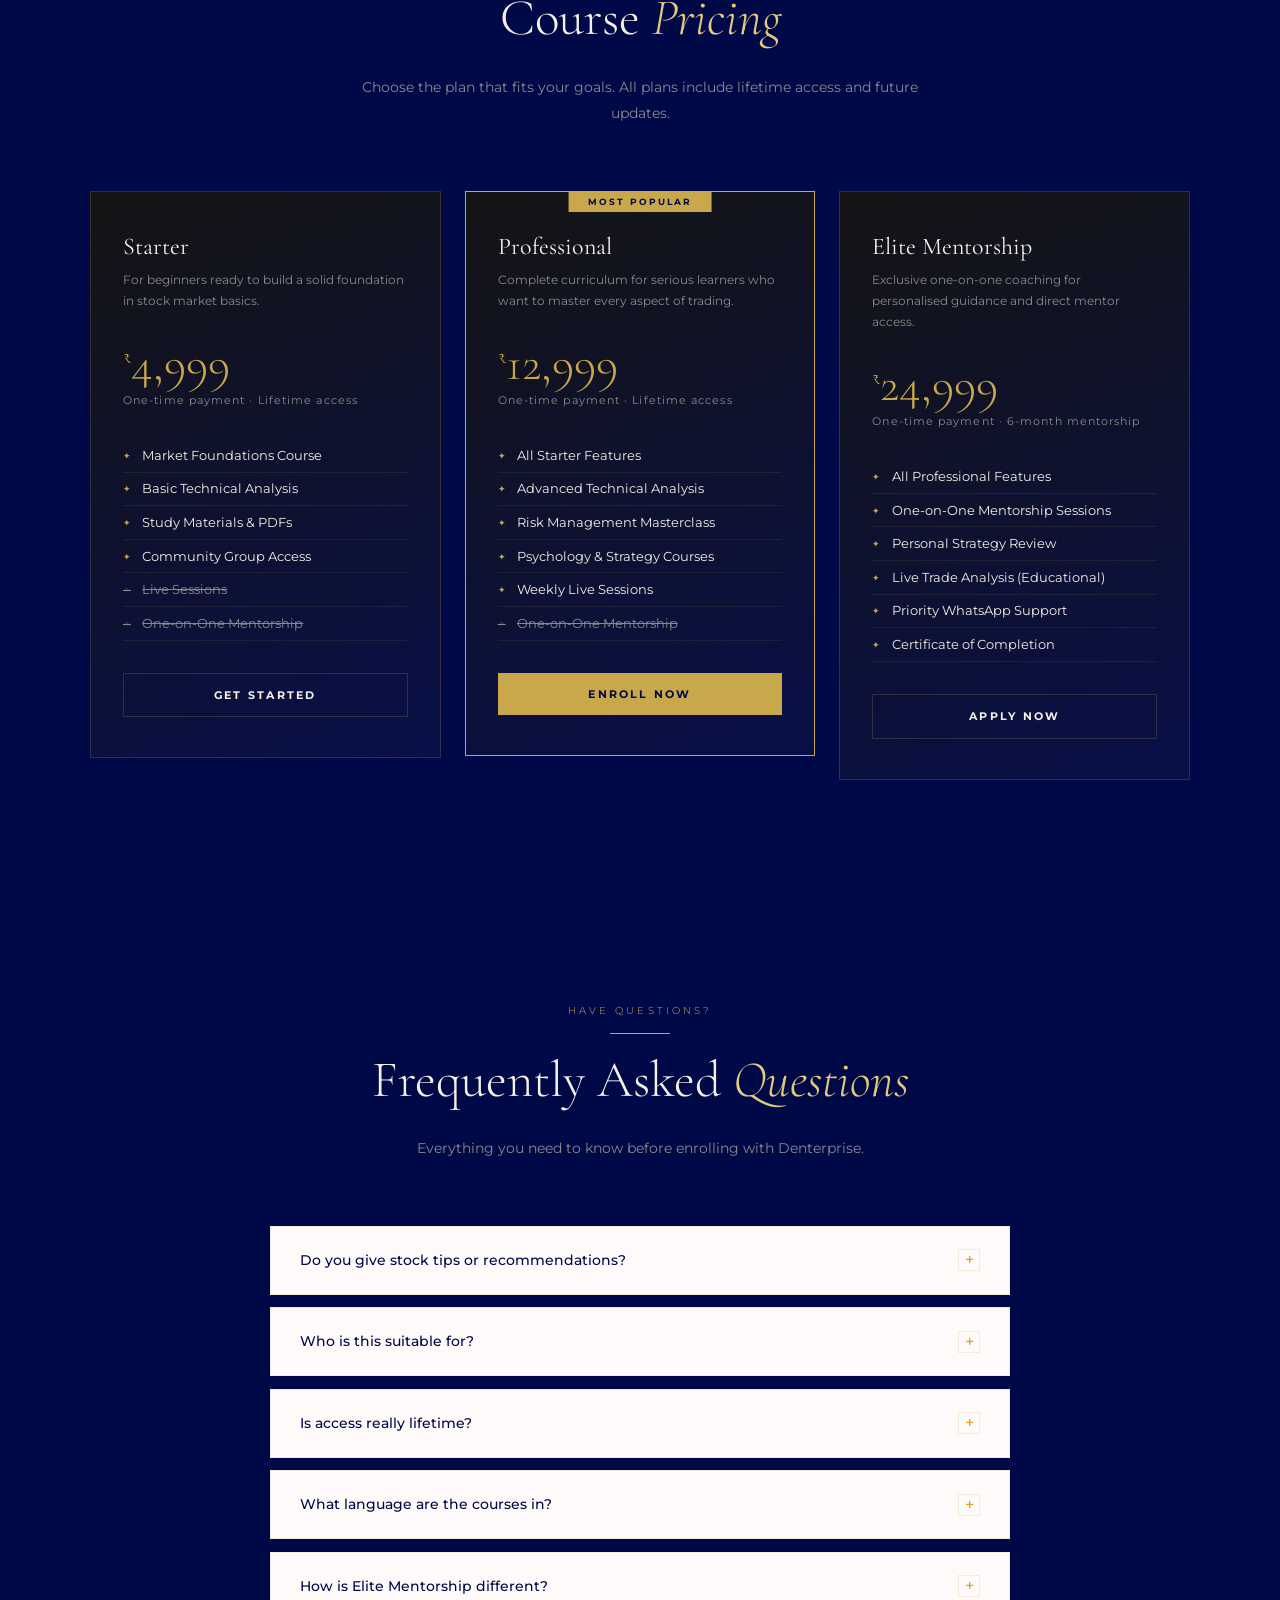
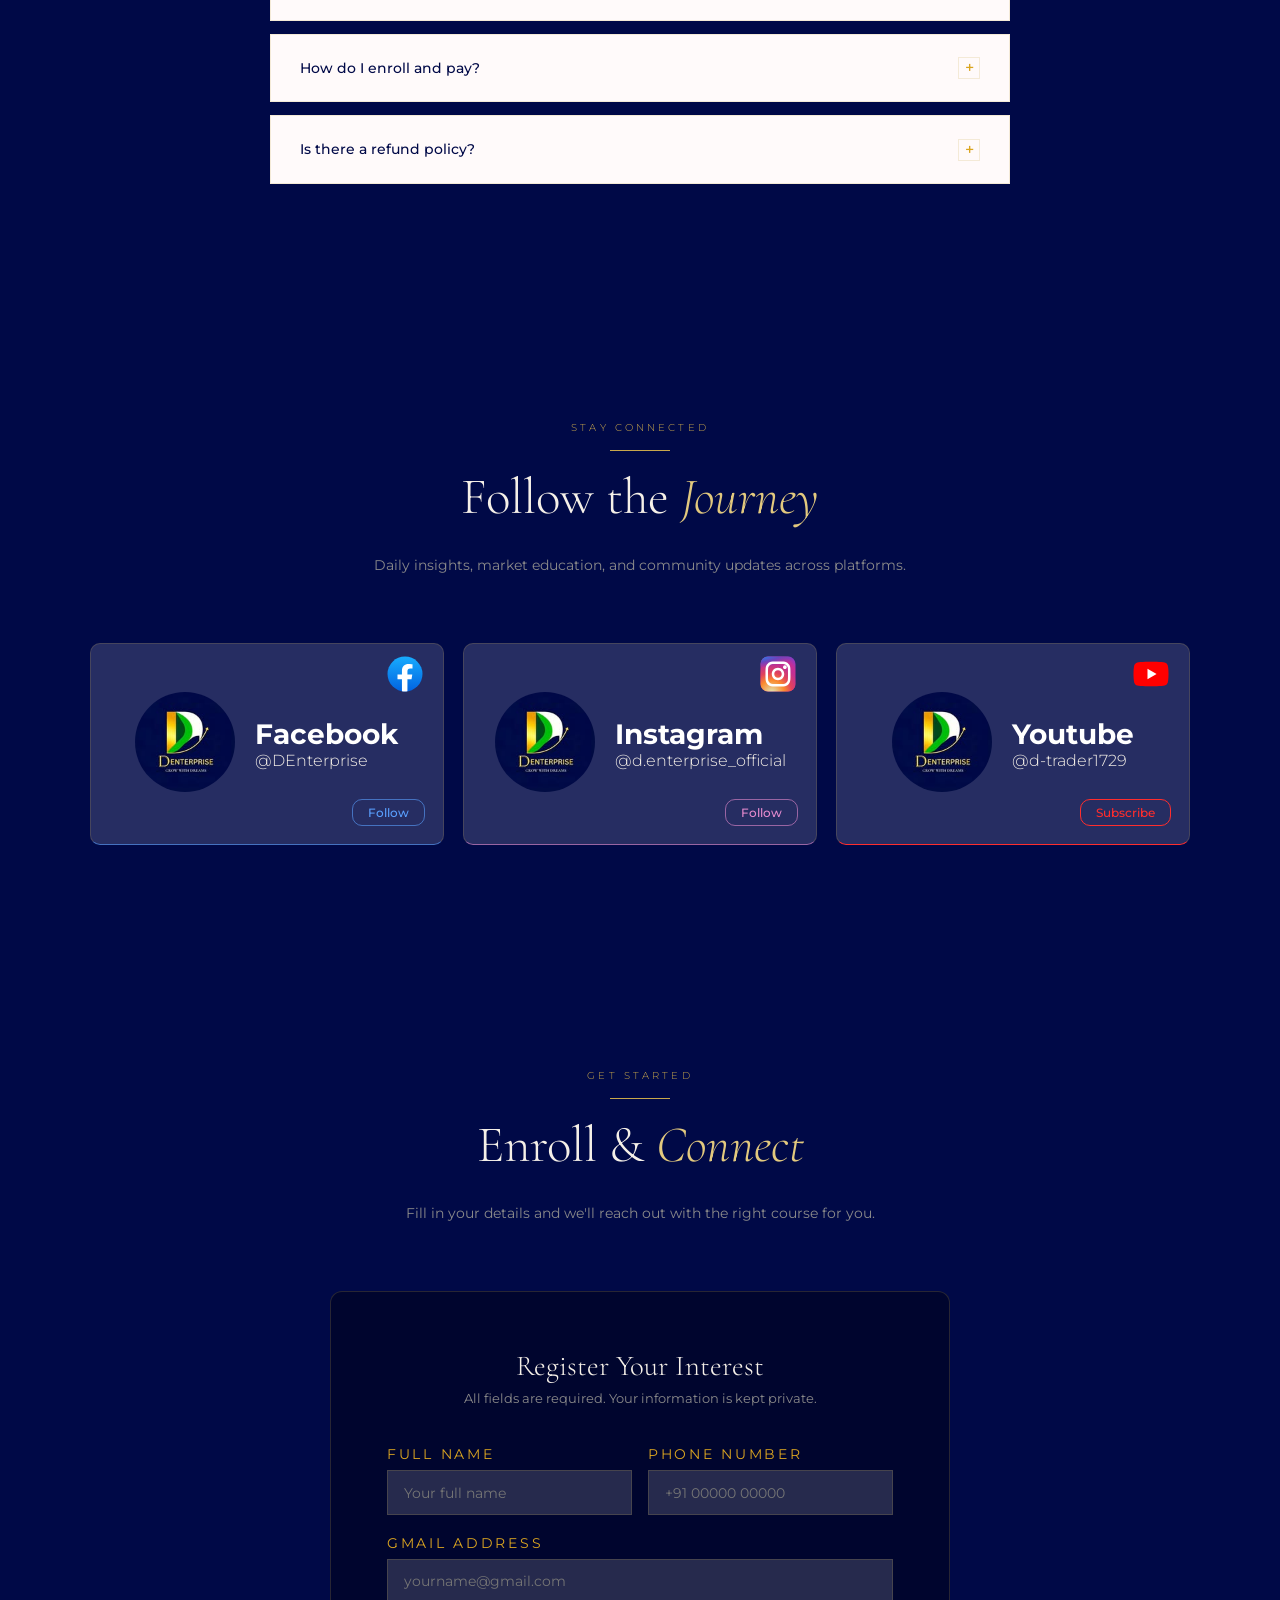
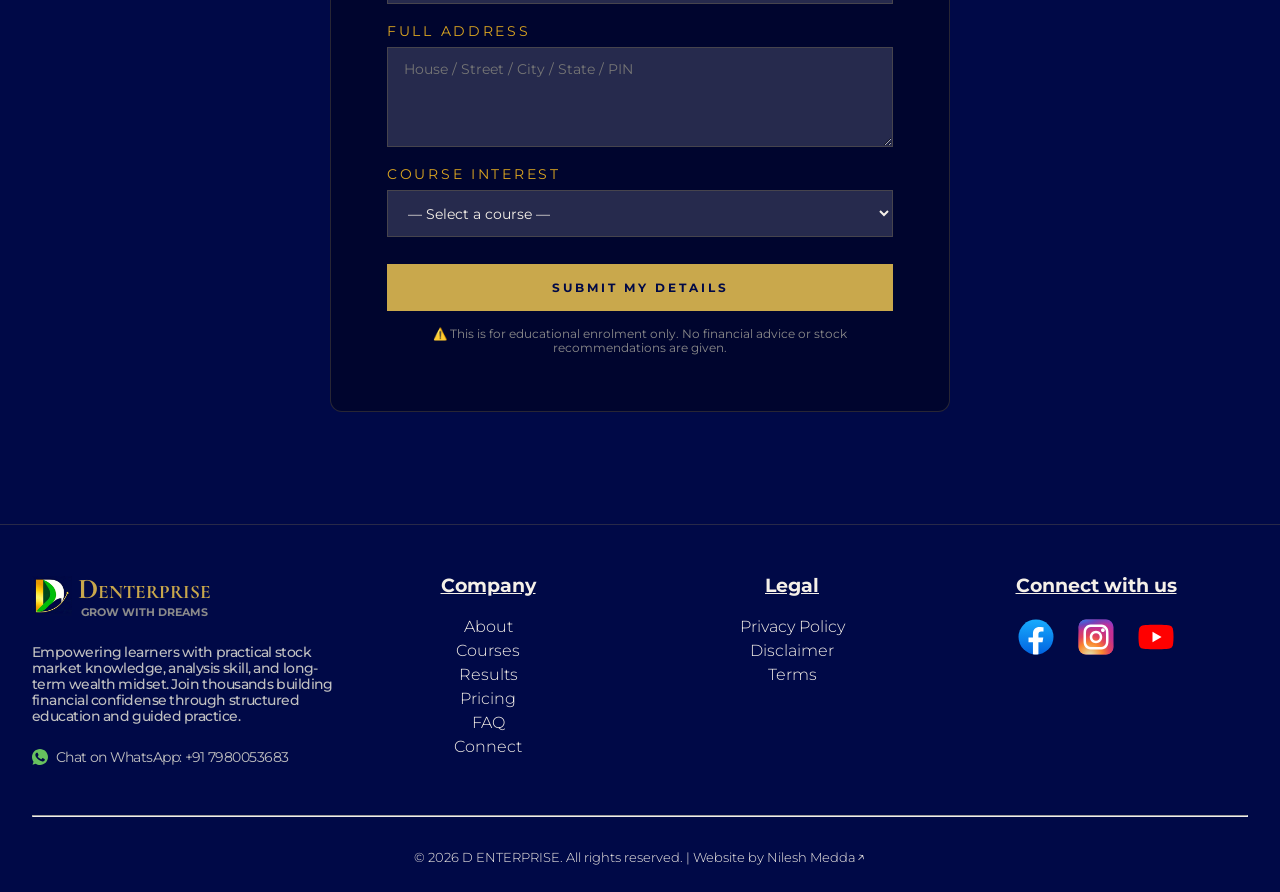
==== commit cd77ee47: "fix: brand name to D ENTERPRISE" ====
--- a/index.html
+++ b/index.html
@@ -5,18 +5,18 @@
     <meta name="viewport" content="width=device-width, initial-scale=1.0">
     
     <!-- Primary SEO -->
-    <title>Denterprise — Grow With Dreams</title>
+    <title>D ENTERPRISE — Grow With Dreams</title>
     <meta name="description" content="Master the markets with clarity & confidence. Practical, no-nonsense stock market education. No tips, no recommendations — just deep knowledge to make informed decisions. Enroll now.">
     <link rel="canonical" href="https://d-enterprise.in">
     <meta name="robots" content="index, follow, max-snippet:-1, max-image-preview:large">
-    <meta name="author" content="Denterprise">
+    <meta name="author" content="D ENTERPRISE>
     <meta http-equiv="content-language" content="en-IN">
 
     <!-- Open Graph / Facebook / LinkedIn / WhatsApp -->
     <meta property="og:type" content="website">
-    <meta property="og:site_name" content="Denterprise">
+    <meta property="og:site_name" content="D ENTERPRISE">
     <meta property="og:url" content="https://d-enterprise.in">
-    <meta property="og:title" content="Denterprise — Grow With Dreams">
+    <meta property="og:title" content="D ENTERPRISE — Grow With Dreams">
     <meta property="og:description" content="Master the markets with clarity & confidence. Practical, no-nonsense stock market education for serious learners. No tips, just deep knowledge.">
     <meta property="og:image" content="https://d-enterprise.in/assets/images/logo.webp">
     <meta property="og:image:width" content="1200">
@@ -26,7 +26,7 @@
     <!-- Twitter -->
     <meta name="twitter:card" content="summary_large_image">
     <meta name="twitter:site" content="@denterprise"> <!-- add your handle -->
-    <meta name="twitter:title" content="Denterprise — Grow With Dreams">
+    <meta name="twitter:title" content="D ENTERPRISE — Grow With Dreams">
     <meta name="twitter:description" content="Master the markets with clarity & confidence. No tips, no recommendations — just deep knowledge to make informed decisions.">
     <meta name="twitter:image" content="https://d-enterprise.in/assets/images/logo.webp">
 
@@ -58,7 +58,7 @@
     {
       "@type": "EducationalOrganization",
       "@id": "https://d-enterprise.in/#organization",
-      "name": "Denterprise",
+      "name": "D ENTERPRISE",
       "alternateName": "D Enterprise",
       "url": "https://d-enterprise.in/",
       "slogan": "Grow With Dreams",
@@ -79,7 +79,7 @@
       "@type": "WebSite",
       "@id": "https://d-enterprise.in/#website",
       "url": "https://d-enterprise.in/",
-      "name": "Denterprise",
+      "name": "D ENTERPRISE",
       "publisher": { "@id": "https://d-enterprise.in/#organization" },
       "inLanguage": "en-IN"
     },
@@ -87,7 +87,7 @@
       "@type": "WebPage",
       "@id": "https://d-enterprise.in/#webpage",
       "url": "https://d-enterprise.in/",
-      "name": "Denterprise — Grow With Dreams",
+      "name": "D ENTERPRISE — Grow With Dreams",
       "isPartOf": { "@id": "https://d-enterprise.in/#website" },
       "about": { "@id": "https://d-enterprise.in/#organization" },
       "description": "Master the markets with clarity & confidence. Practical, no-nonsense stock market education. No tips, no recommendations — just deep knowledge to make informed decisions.",
@@ -152,7 +152,7 @@
           "name": "Do you give stock tips or recommendations?",
           "acceptedAnswer": {
             "@type": "Answer",
-            "text": "Absolutely not. Denterprise is a pure education platform. We teach you how to analyse markets, read charts, and build your own strategy. We never recommend specific stocks or give buy/sell calls."
+            "text": "Absolutely not. D ENTERPRISE is a pure education platform. We teach you how to analyse markets, read charts, and build your own strategy. We never recommend specific stocks or give buy/sell calls."
           }
         },
         {
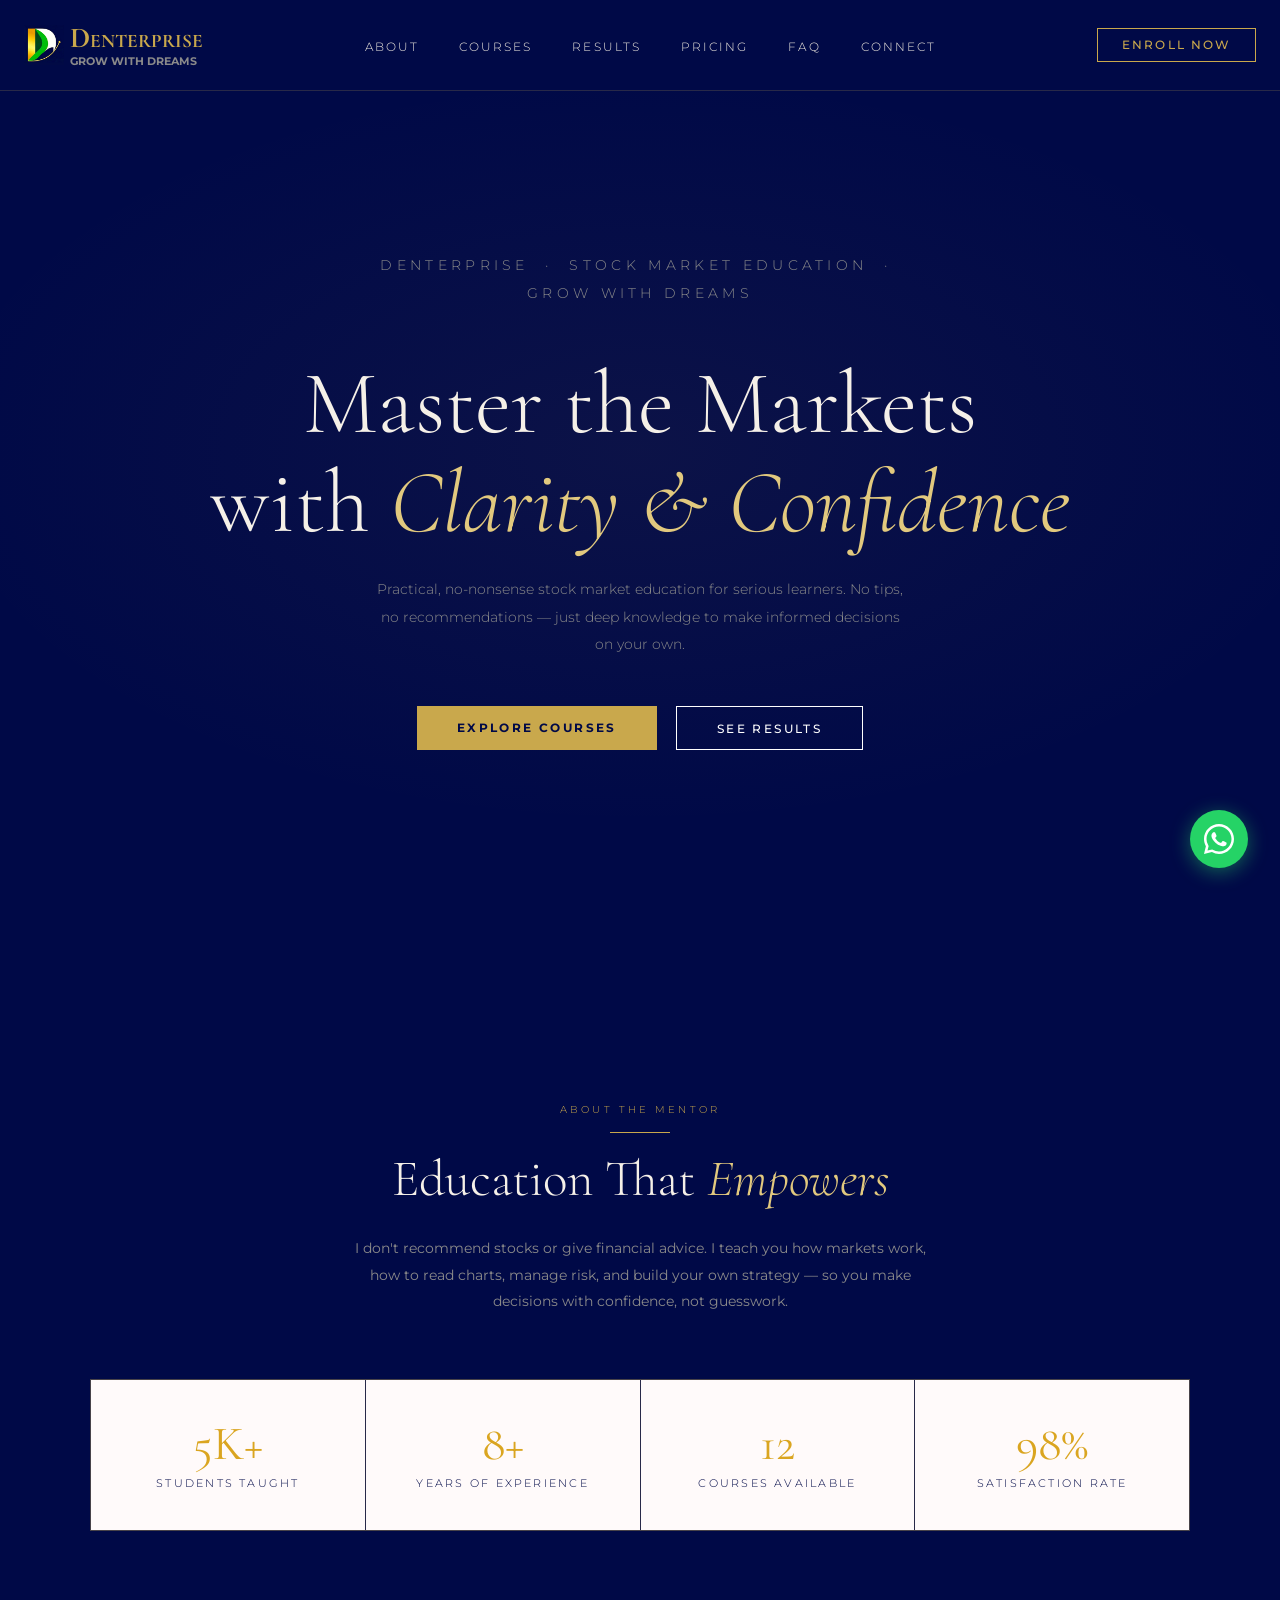
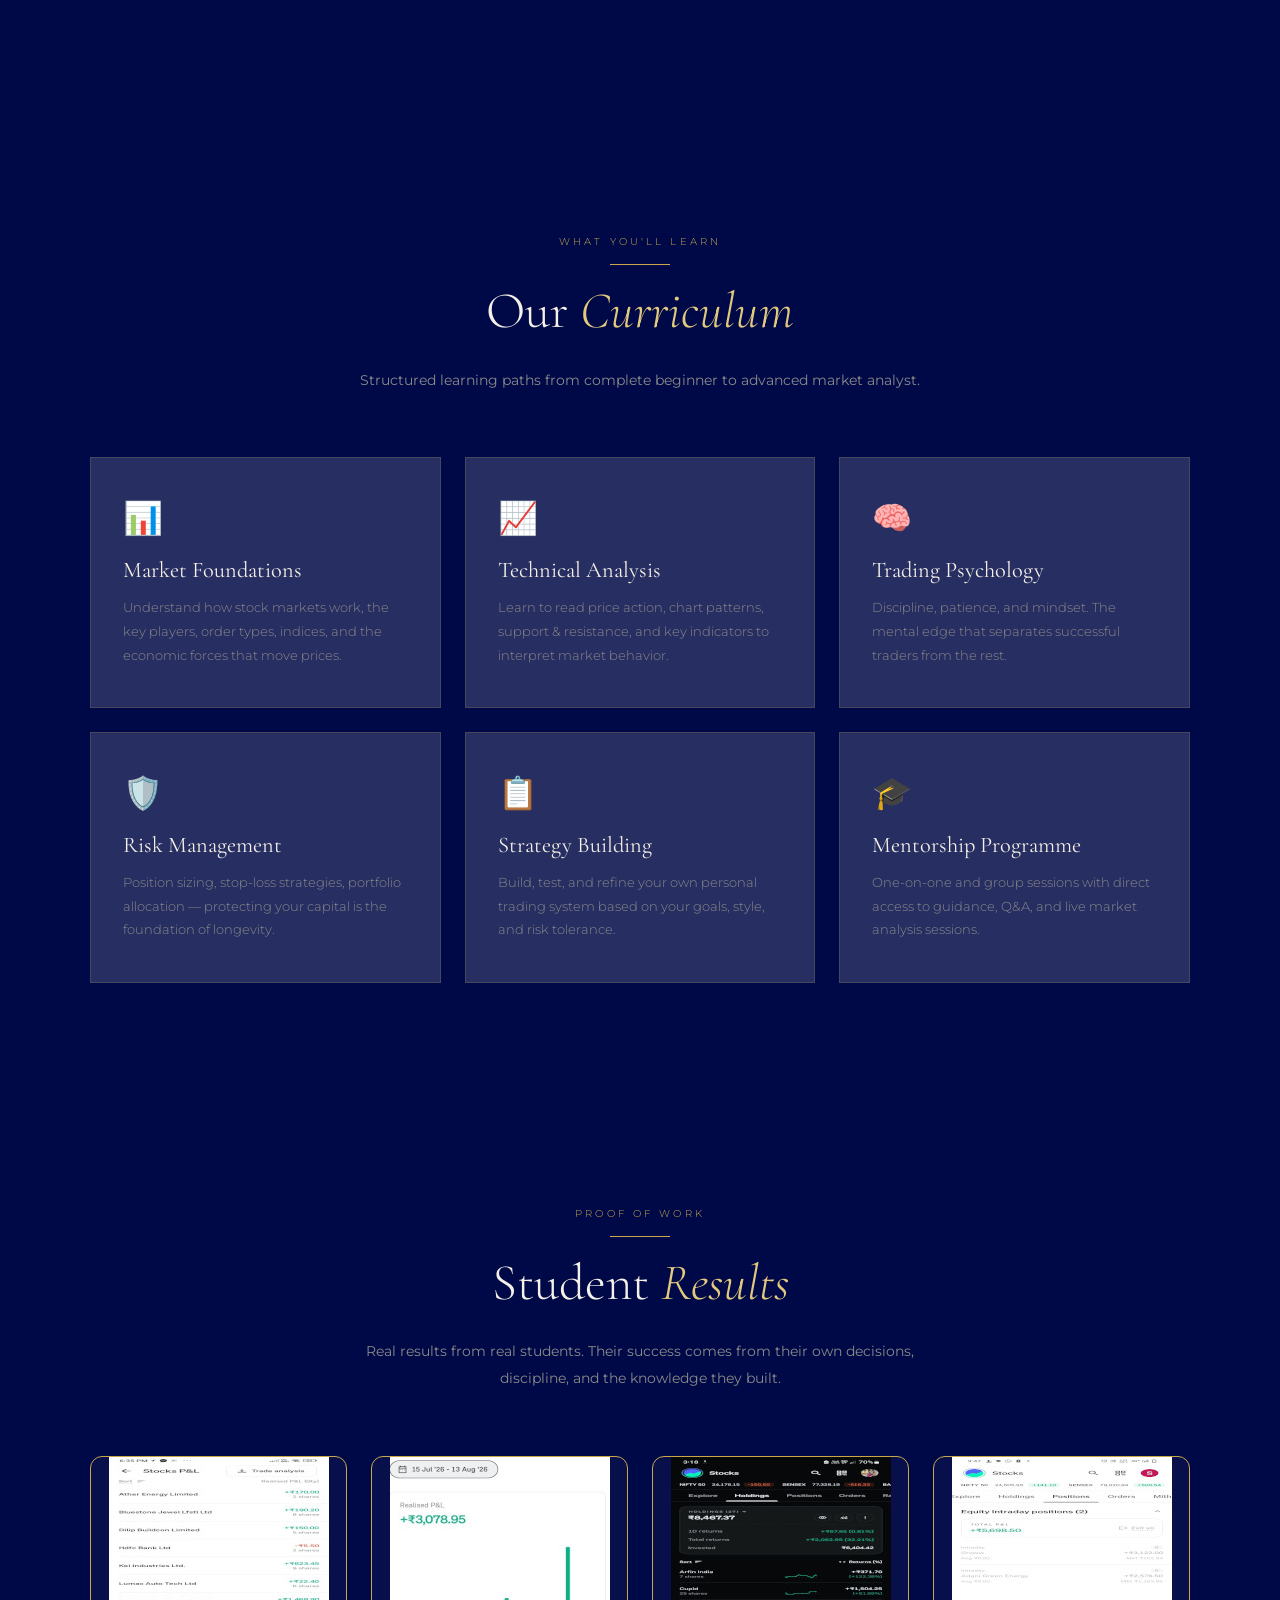
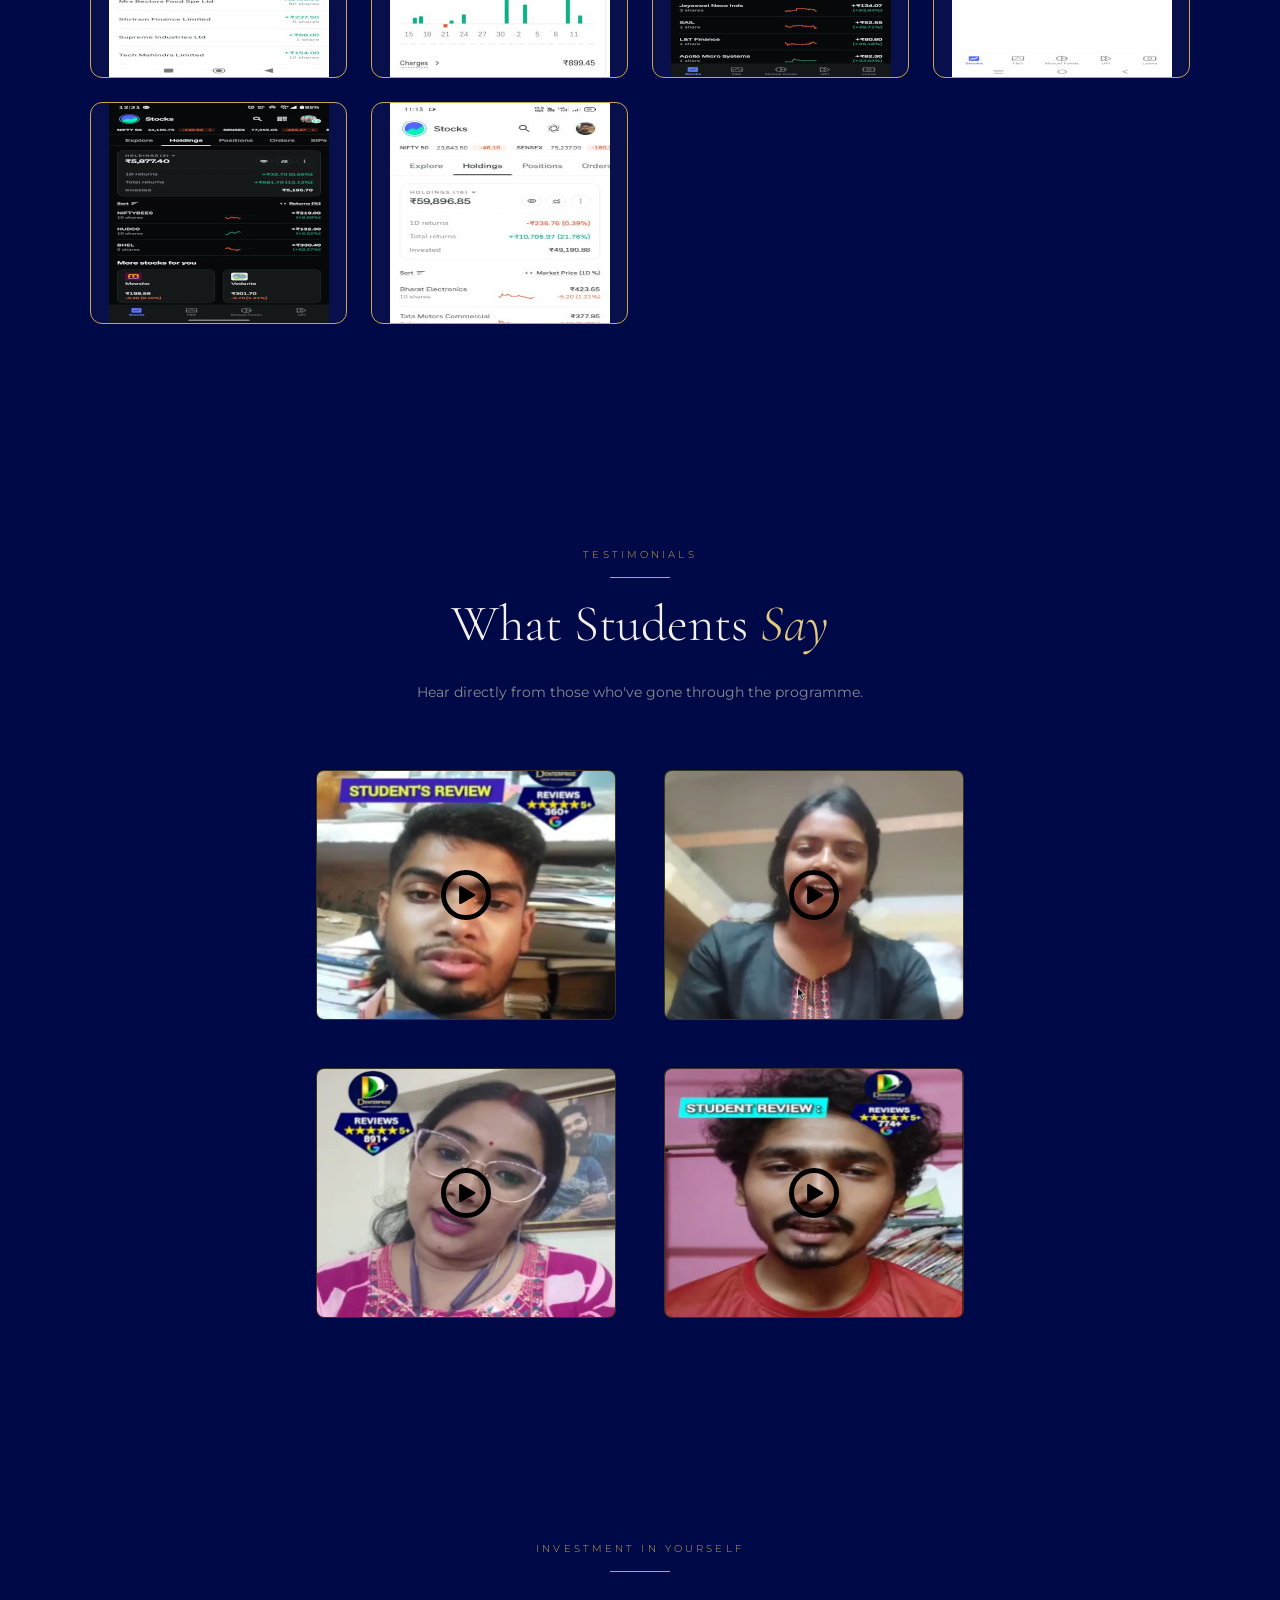
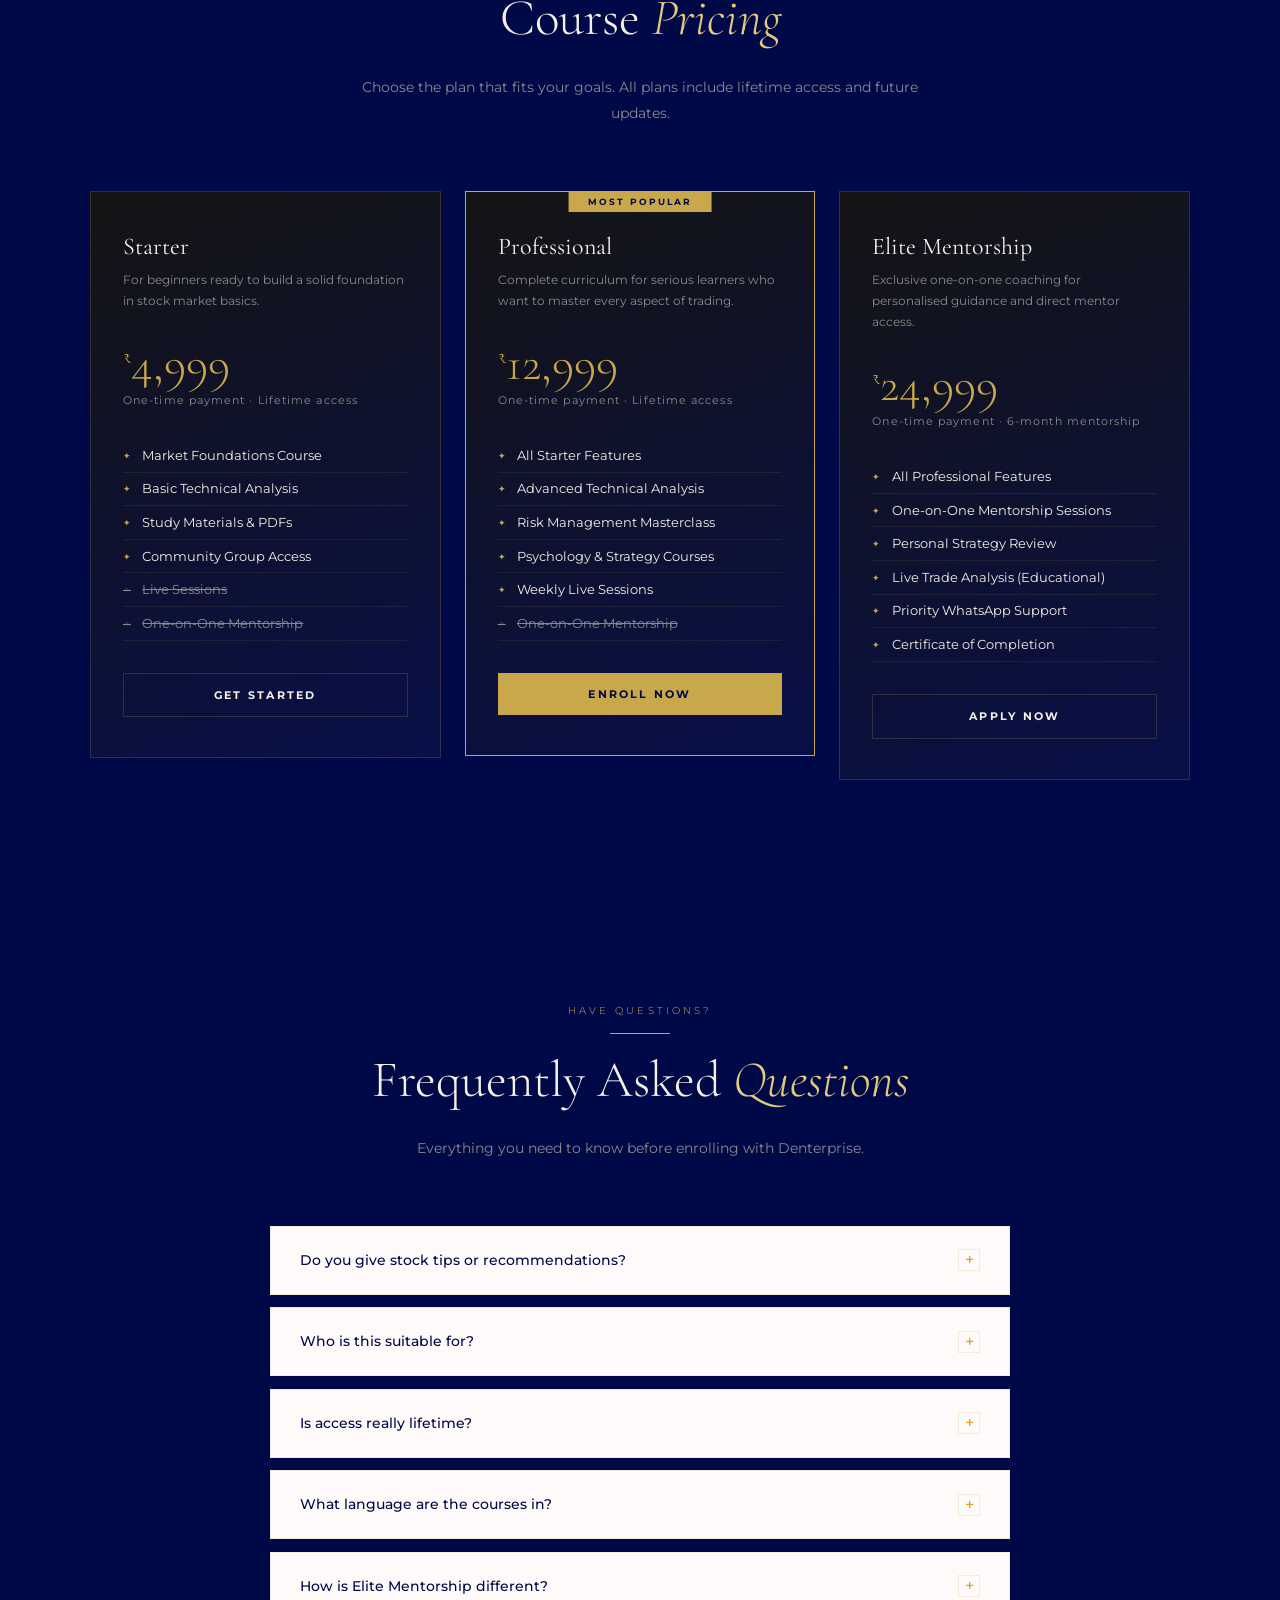
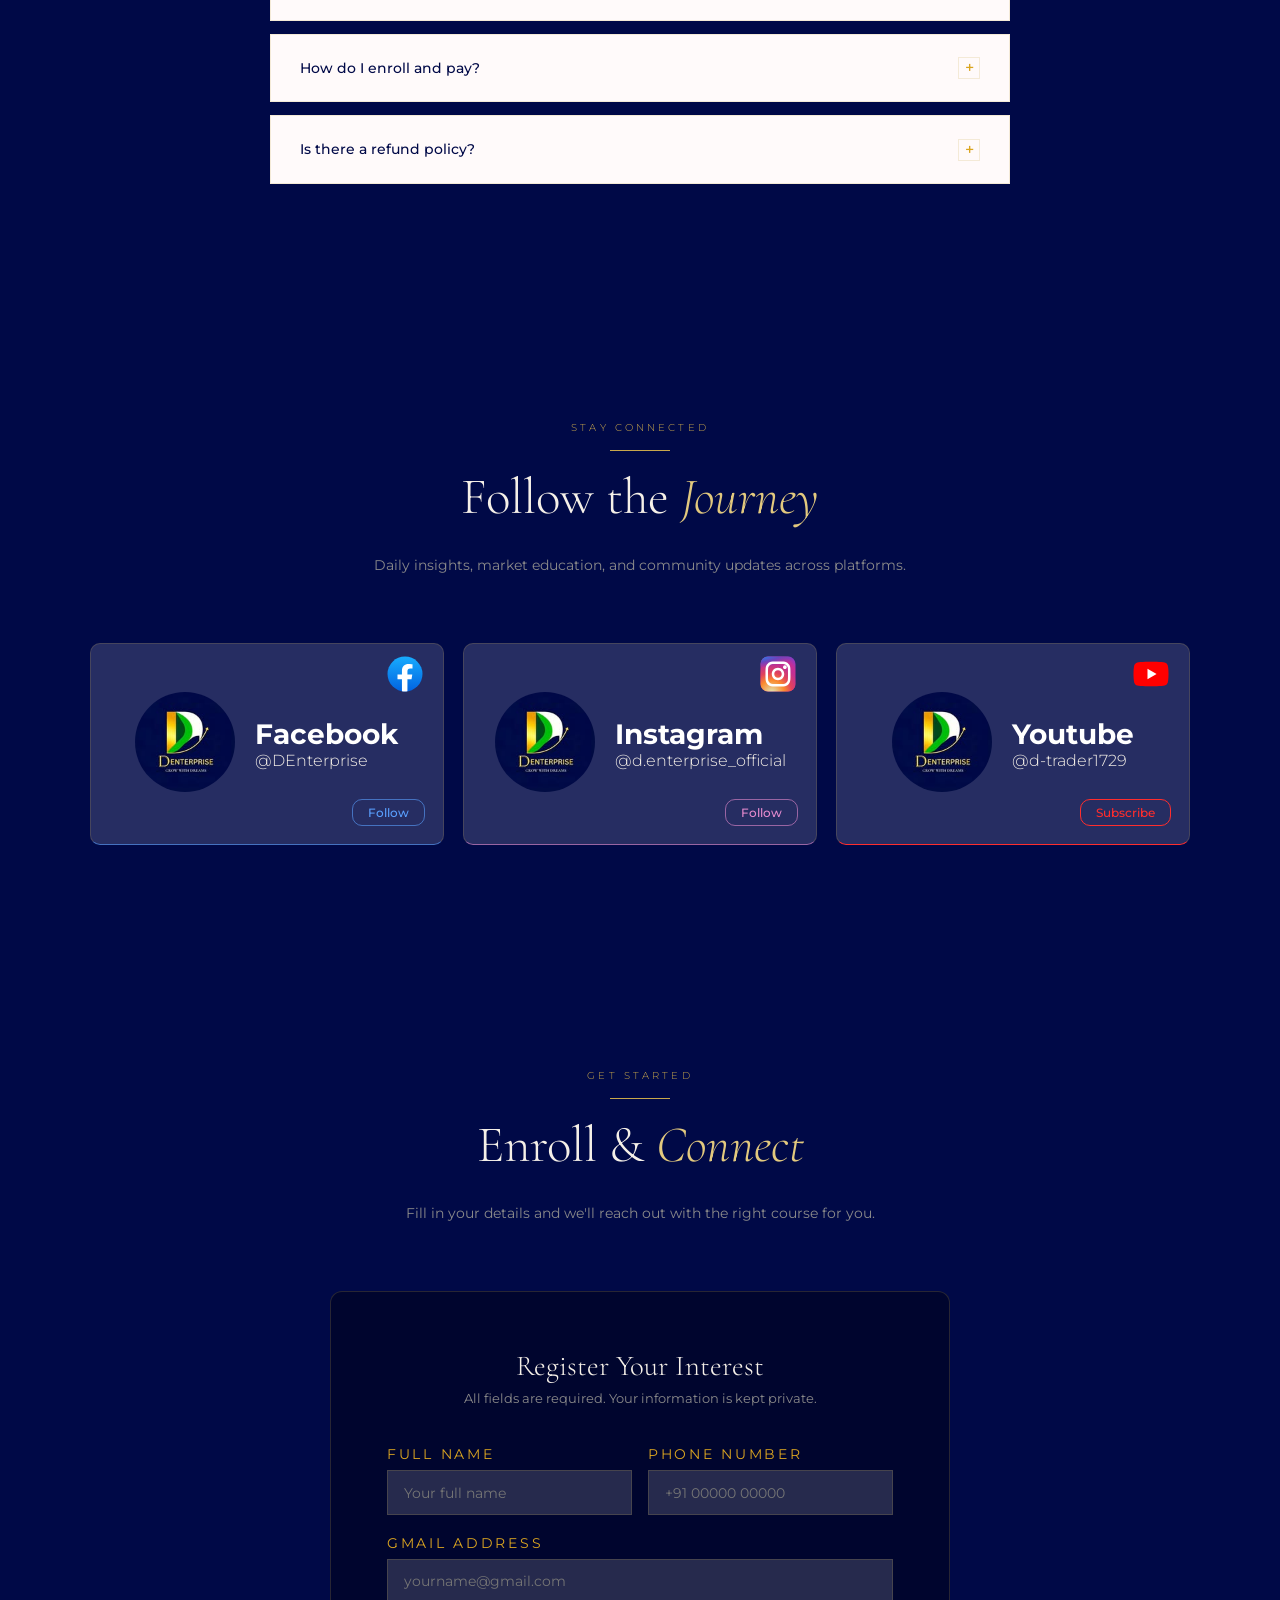
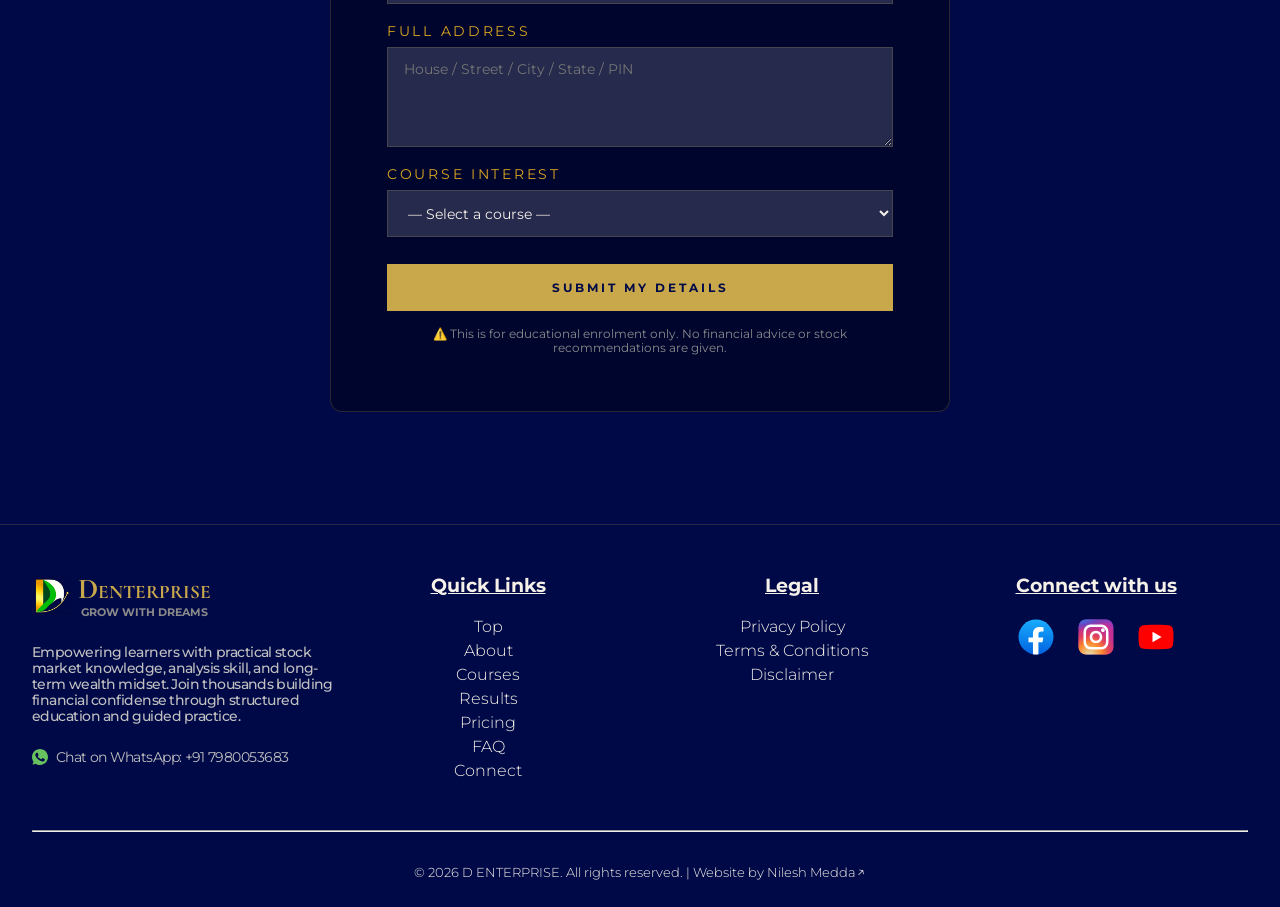
==== commit eda67acb: "feat: add links of legal pages" ====
--- a/index.html
+++ b/index.html
@@ -9,7 +9,7 @@
     <meta name="description" content="Master the markets with clarity & confidence. Practical, no-nonsense stock market education. No tips, no recommendations — just deep knowledge to make informed decisions. Enroll now.">
     <link rel="canonical" href="https://d-enterprise.in">
     <meta name="robots" content="index, follow, max-snippet:-1, max-image-preview:large">
-    <meta name="author" content="D ENTERPRISE>
+    <meta name="author" content="D ENTERPRISE">
     <meta http-equiv="content-language" content="en-IN">
 
     <!-- Open Graph / Facebook / LinkedIn / WhatsApp -->
@@ -99,7 +99,7 @@
       "name": "Practical Stock Market Education Program",
       "description": "Master the markets with clarity & confidence. Learn technical analysis, fundamental analysis, risk management and portfolio building. No stock tips given.",
       "provider": { "@id": "https://d-enterprise.in/#organization" },
-      "inLanguage": ["en-IN", "hi-IN"],
+      "inLanguage": "en-IN",
       "educationalLevel": "Beginner to Advanced",
       "teaches": [
         "Technical Analysis",
@@ -249,7 +249,7 @@
     <!-- MAIN -->
     <main class="main">
         <!-- HERO -->
-         <section class="hero">
+         <section class="hero" id="TOP">
             <p class="hero-tag">Denterprise &nbsp;·&nbsp; Stock Market Education &nbsp;·&nbsp; Grow With Dreams</p>
             <h1>Master the Markets<br/>with <em>Clarity & Confidence</em></h1>
             <p>Practical, no-nonsense stock market education for serious learners. No tips, no recommendations — just deep knowledge to make informed decisions on your own.</p>
@@ -644,8 +644,9 @@
                 </div>
             </div>
             <div class="footer-company">
-                <span class="footer-title">Company</span>
+                <span class="footer-title">Quick Links</span>
                 <ul class="footer-company-links">
+                    <li><a href="#TOP">Top</a></li>
                     <li><a href="#about">About</a></li>
                     <li><a href="#courses">Courses</a></li>
                     <li><a href="#results">Results</a></li>
@@ -657,9 +658,9 @@
             <div class="footer-legal" id="legal">
                 <span class="footer-title">Legal</span>
                 <ul class="footer-legal-links">
-                    <li><a href="">Privacy Policy</a></li>
-                    <li><a href="">Disclaimer</a></li>
-                    <li><a href="">Terms</a></li>
+                    <li><a href="/privacy-policy" class="lega-links">Privacy Policy</a></li>
+                    <li><a href="/terms-and-conditions" class="lega-links">Terms & Conditions</a></li>
+                    <li><a href="/disclaimer" class="lega-links">Disclaimer</a></li>
                 </ul>
             </div>
             <div class="footer-connect">
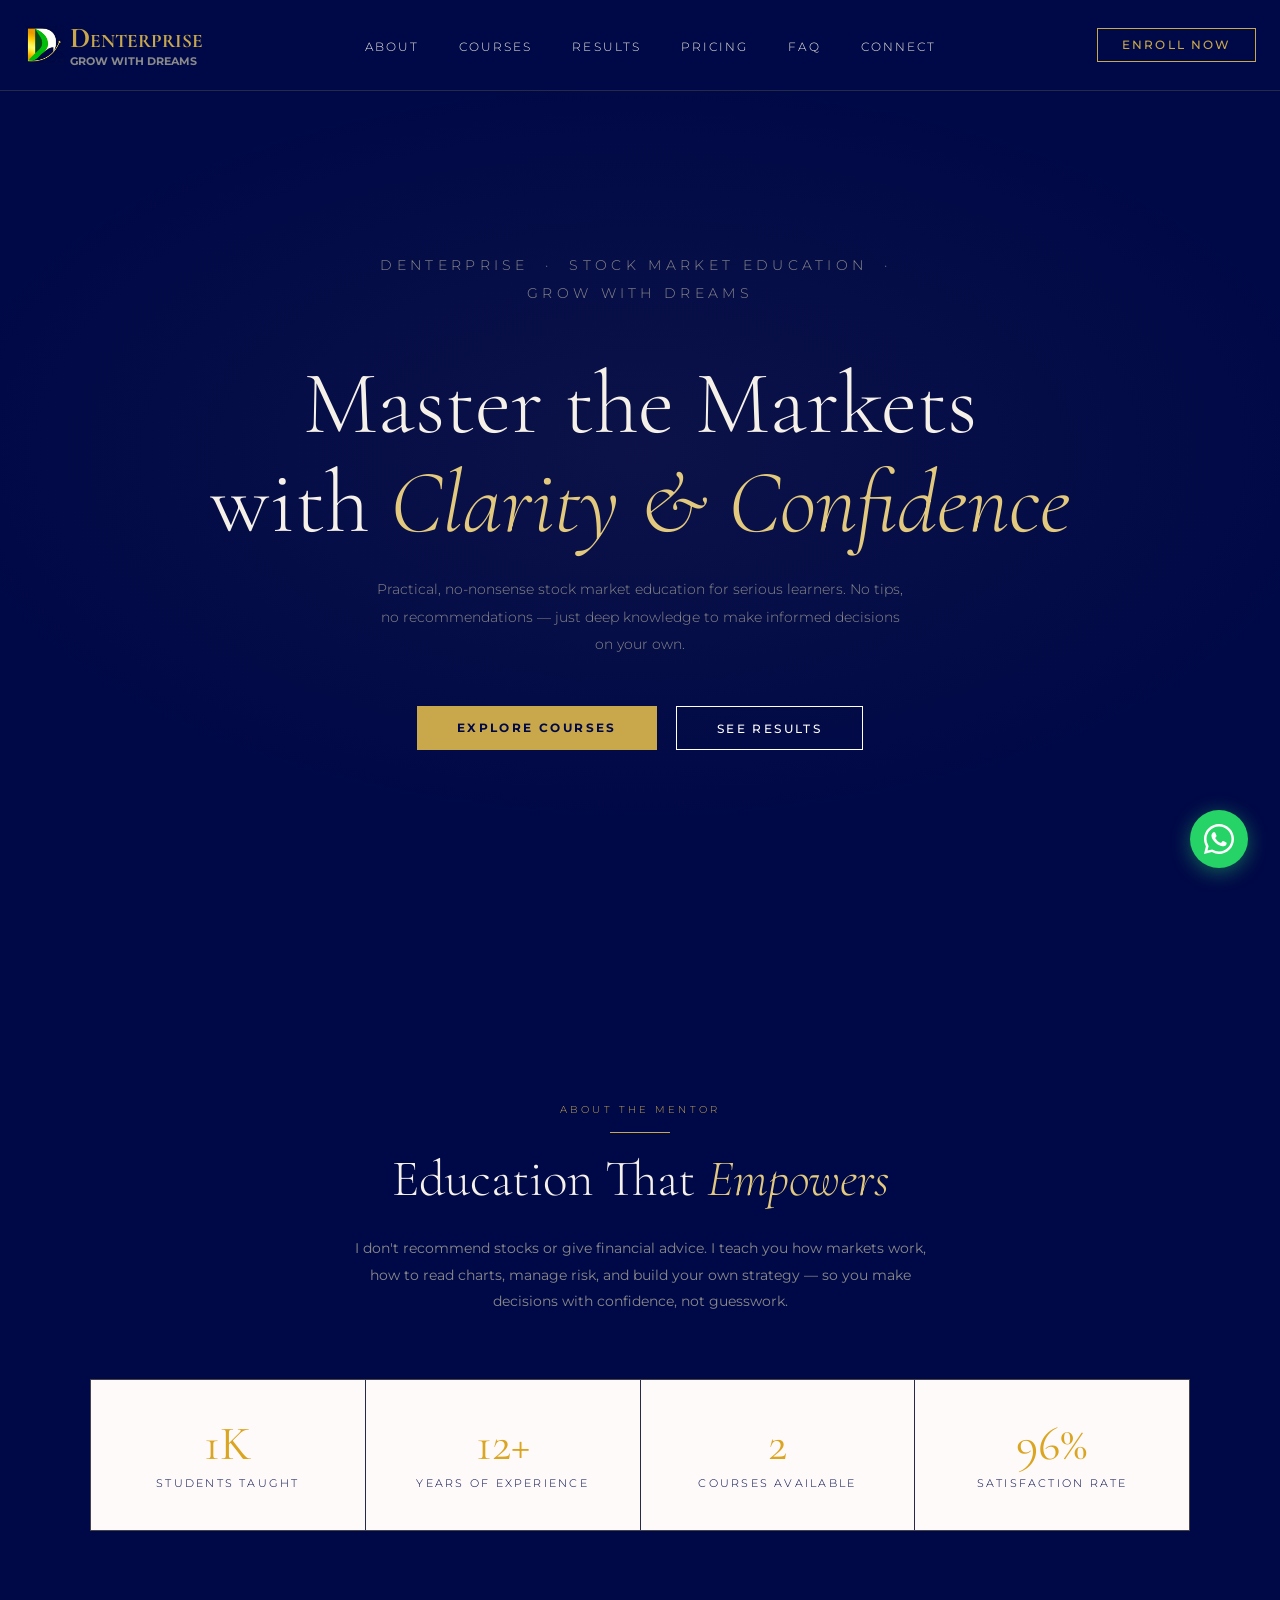
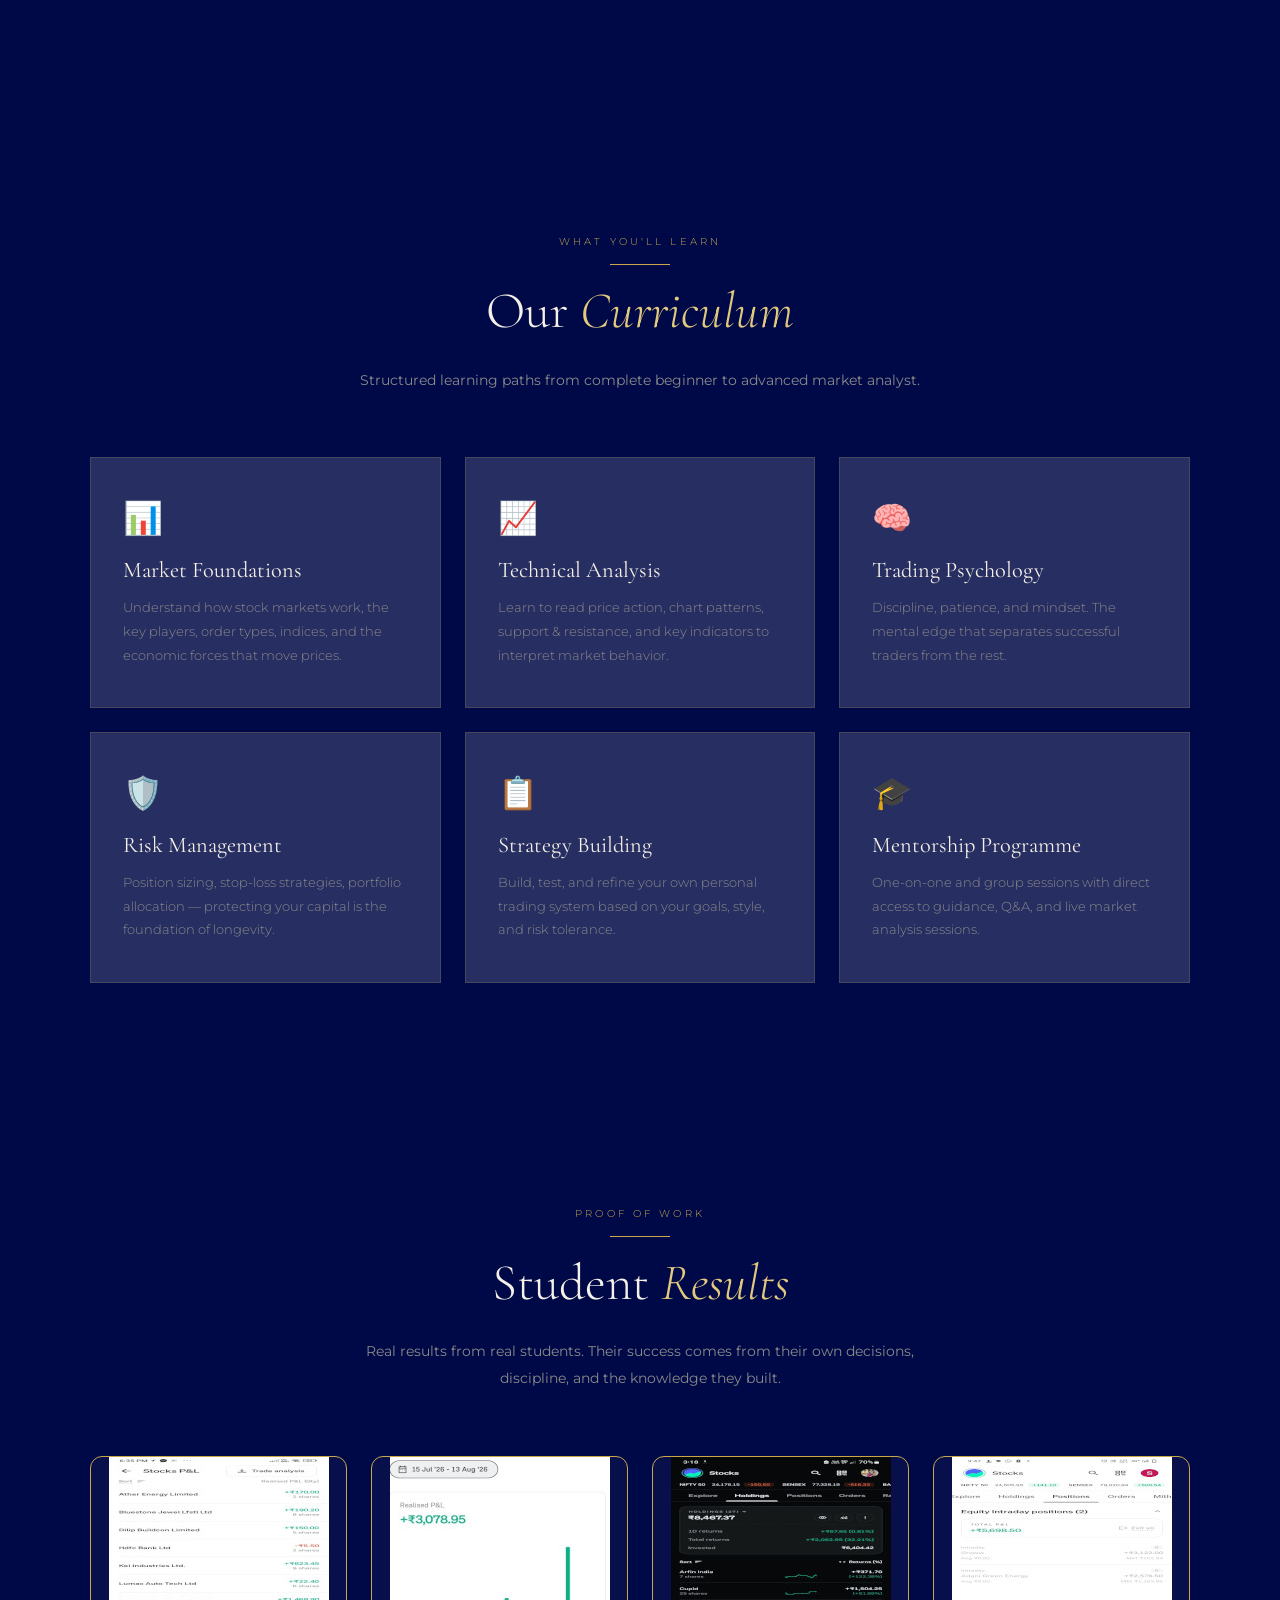
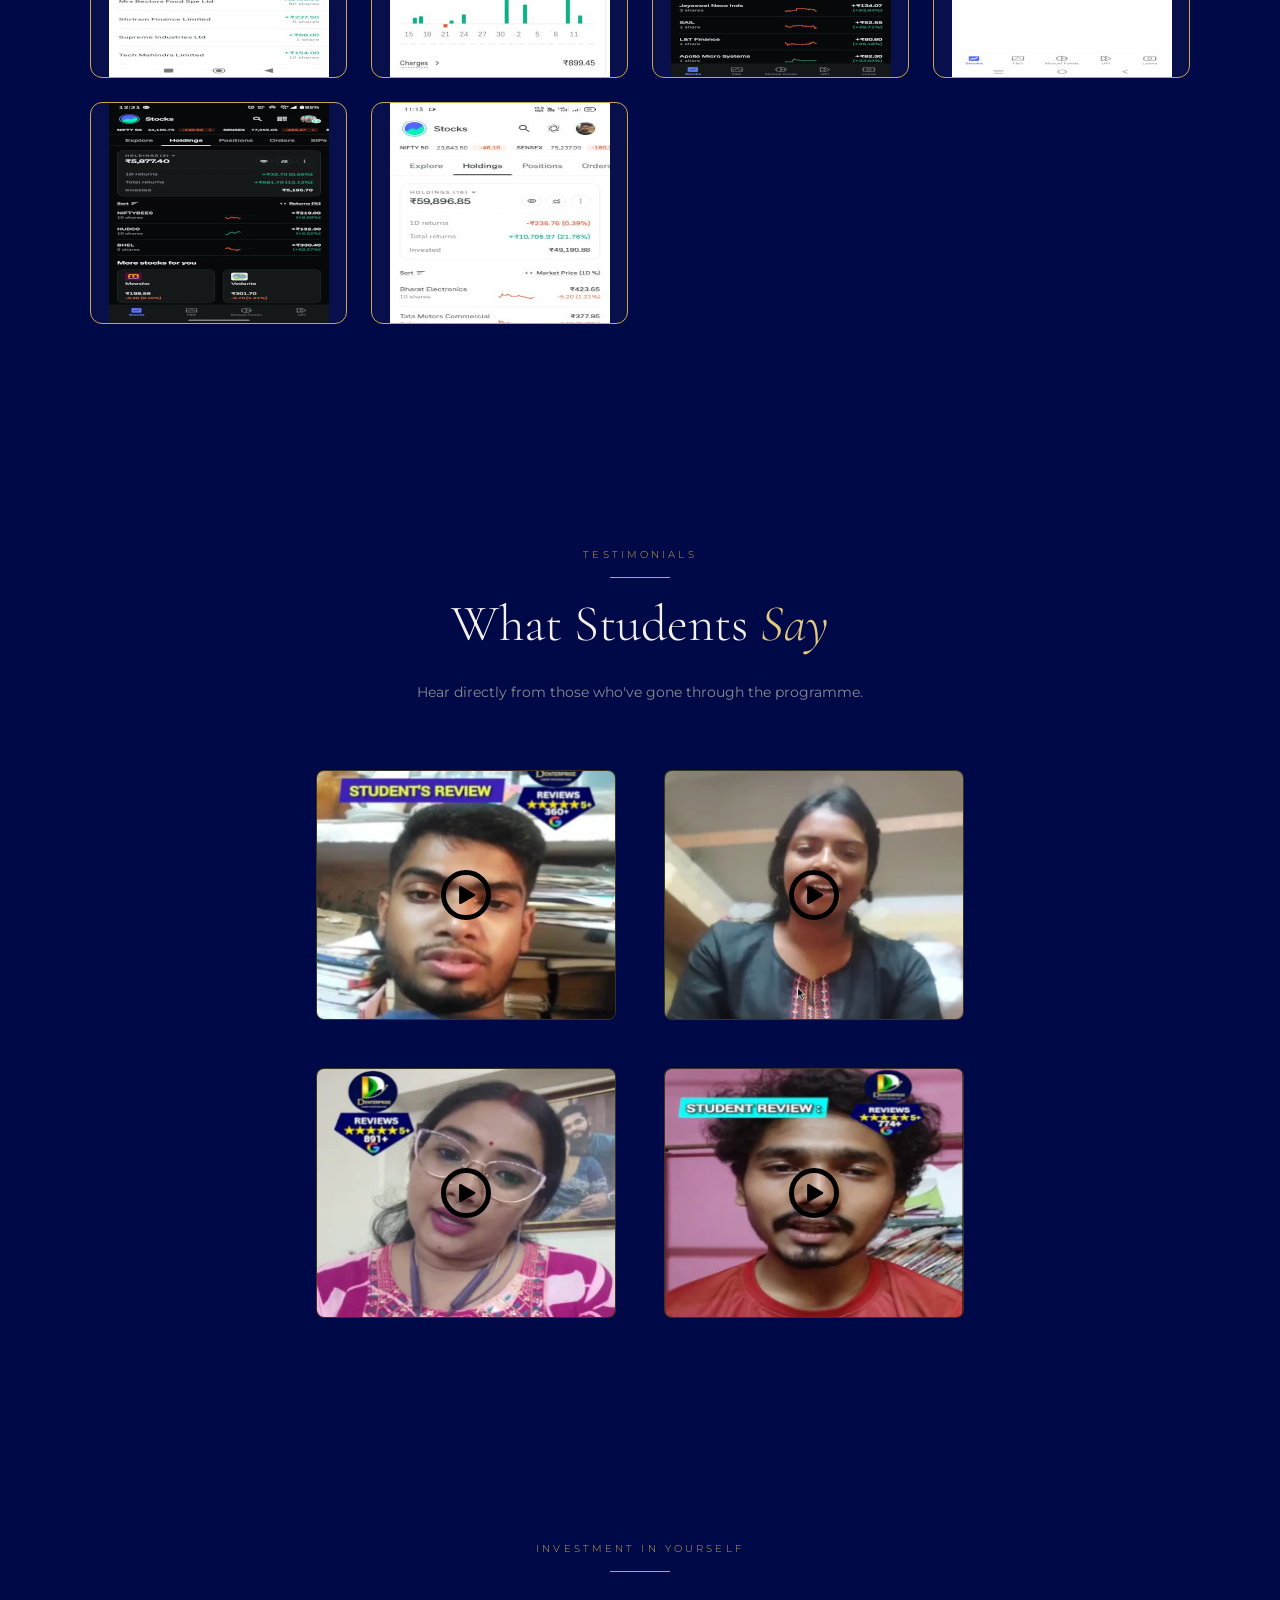
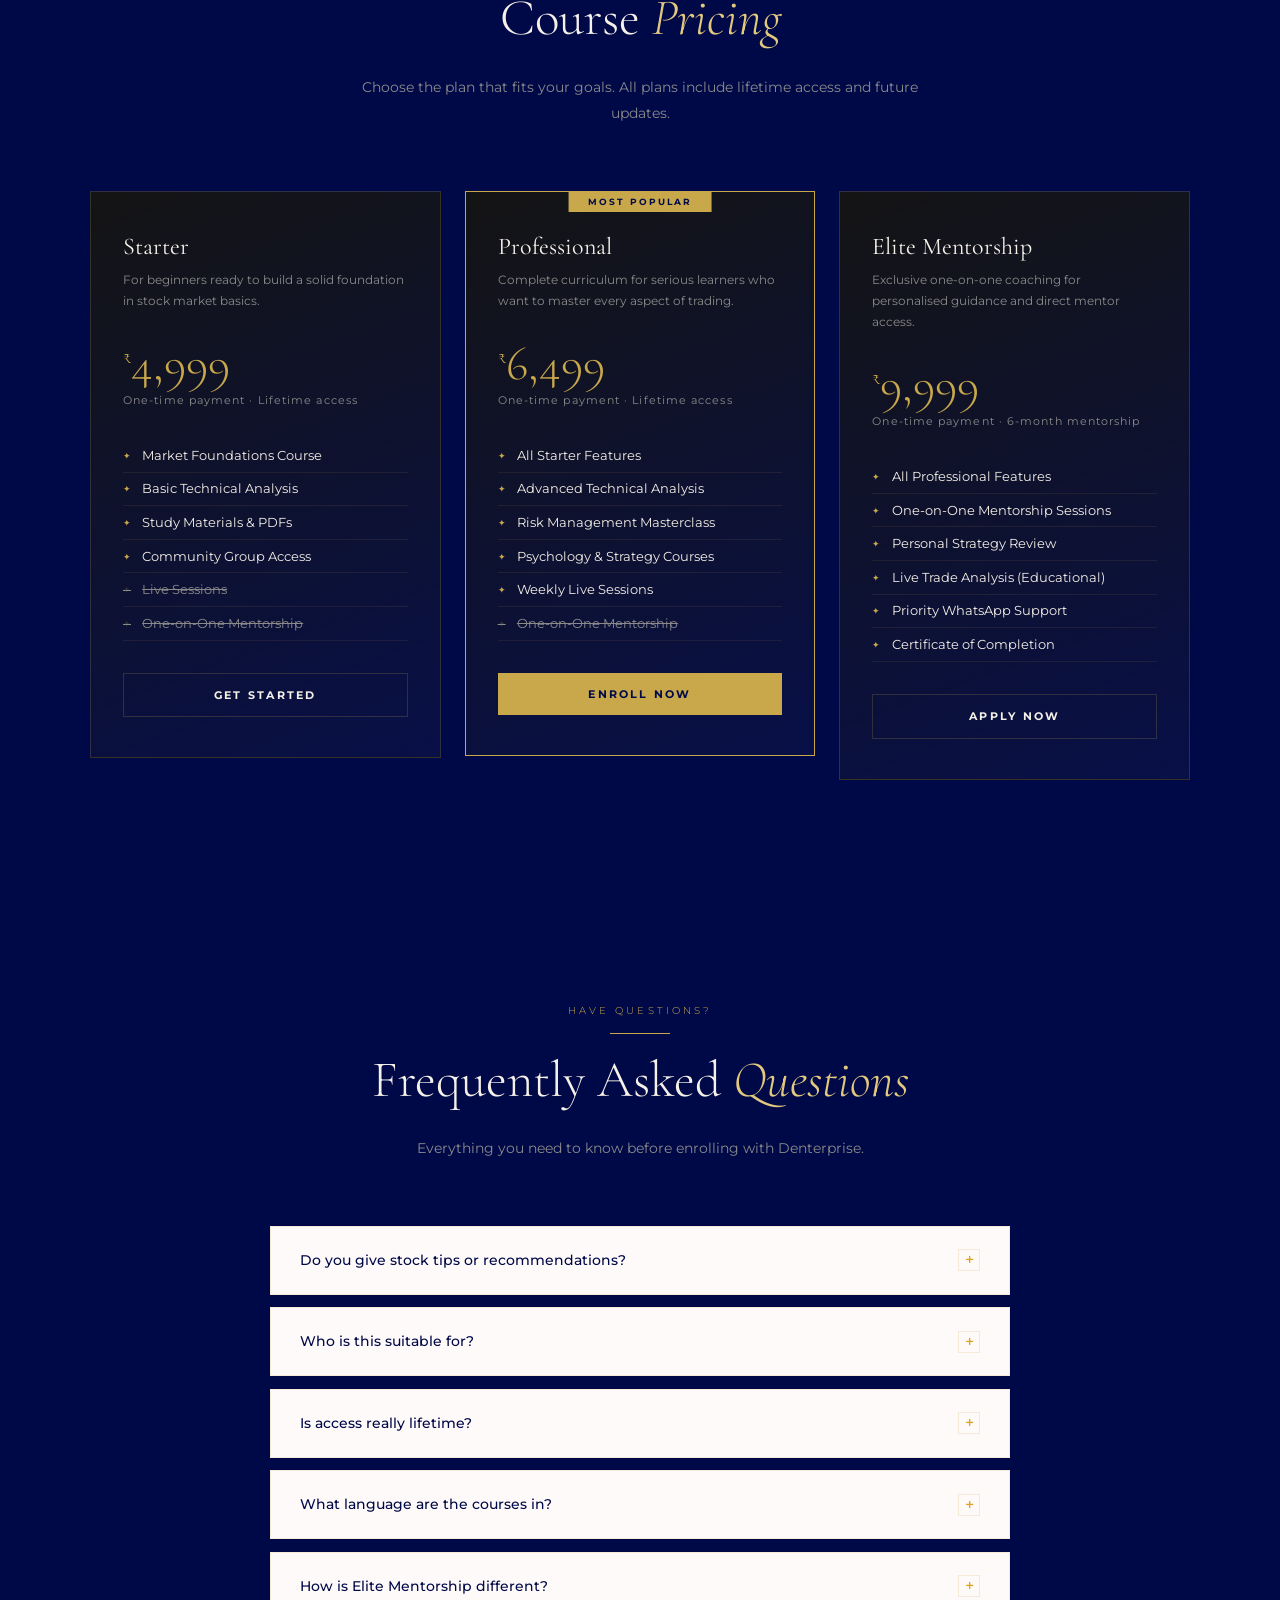
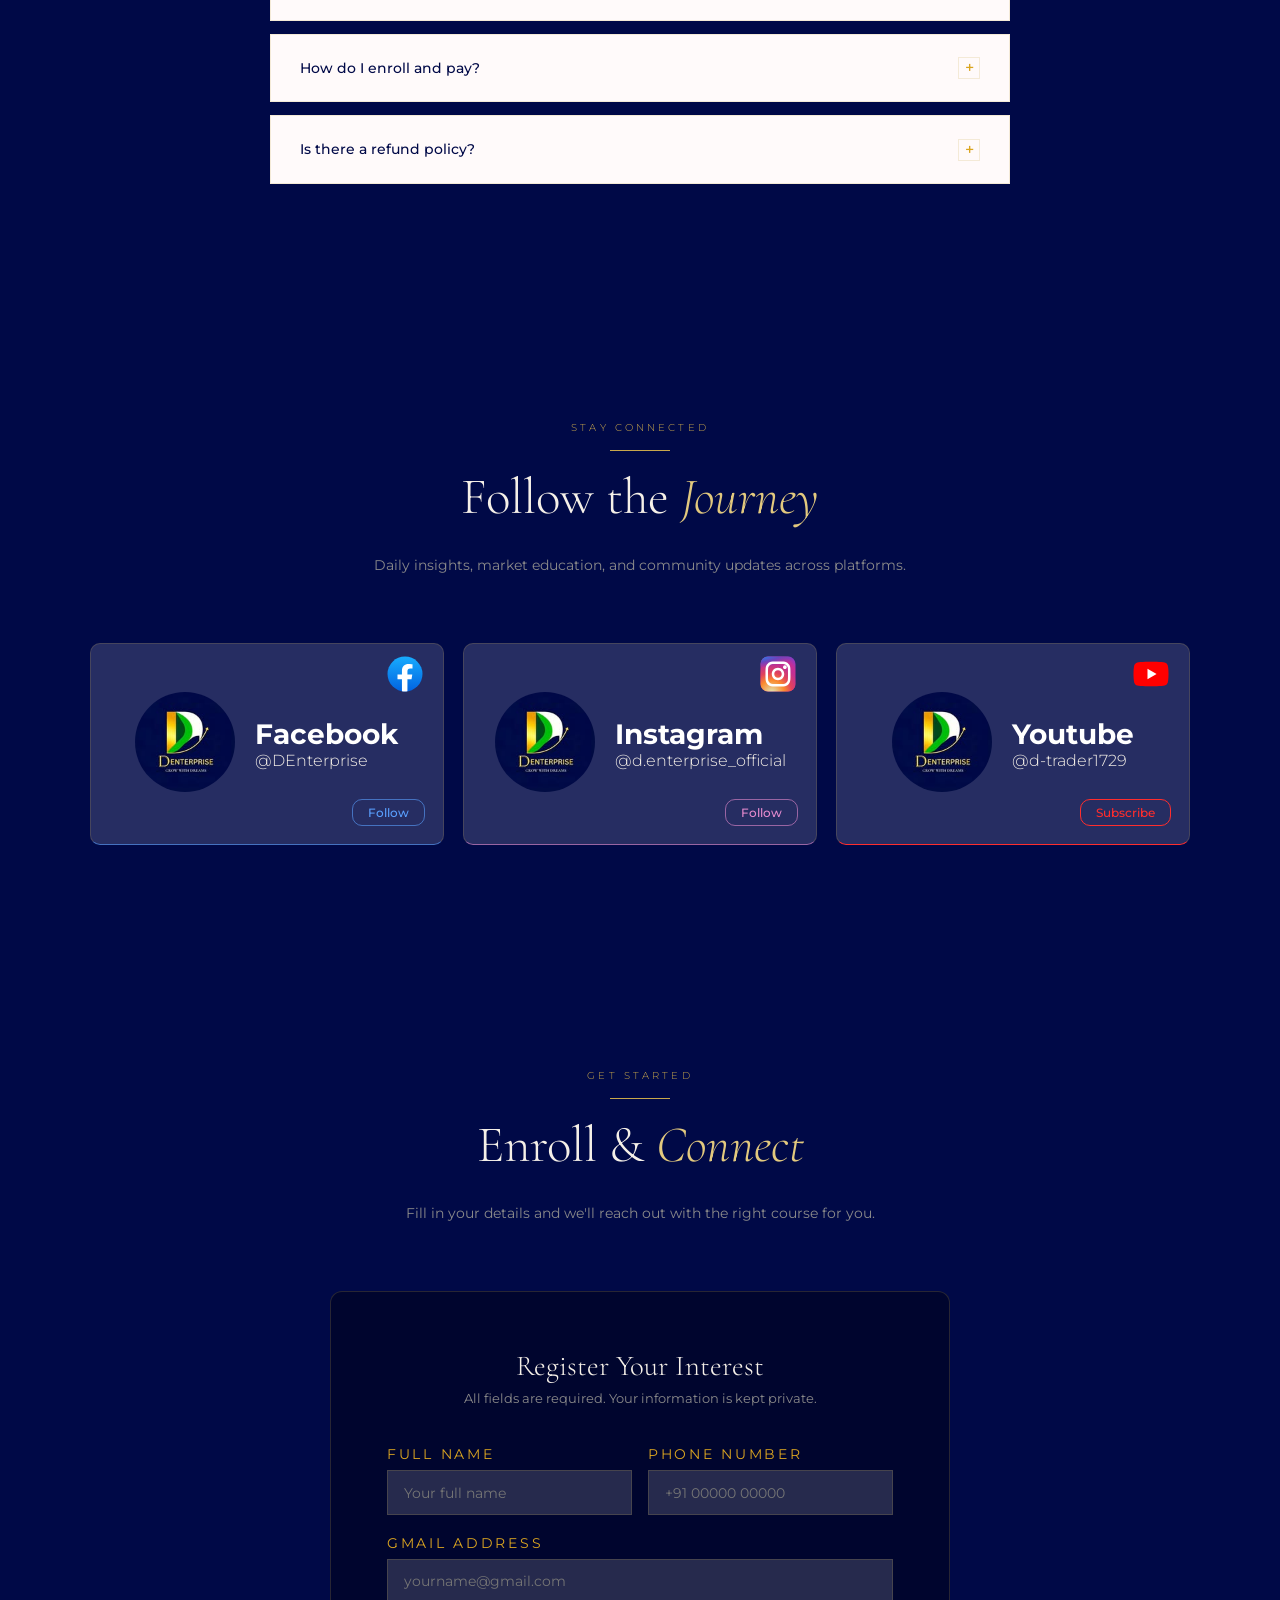
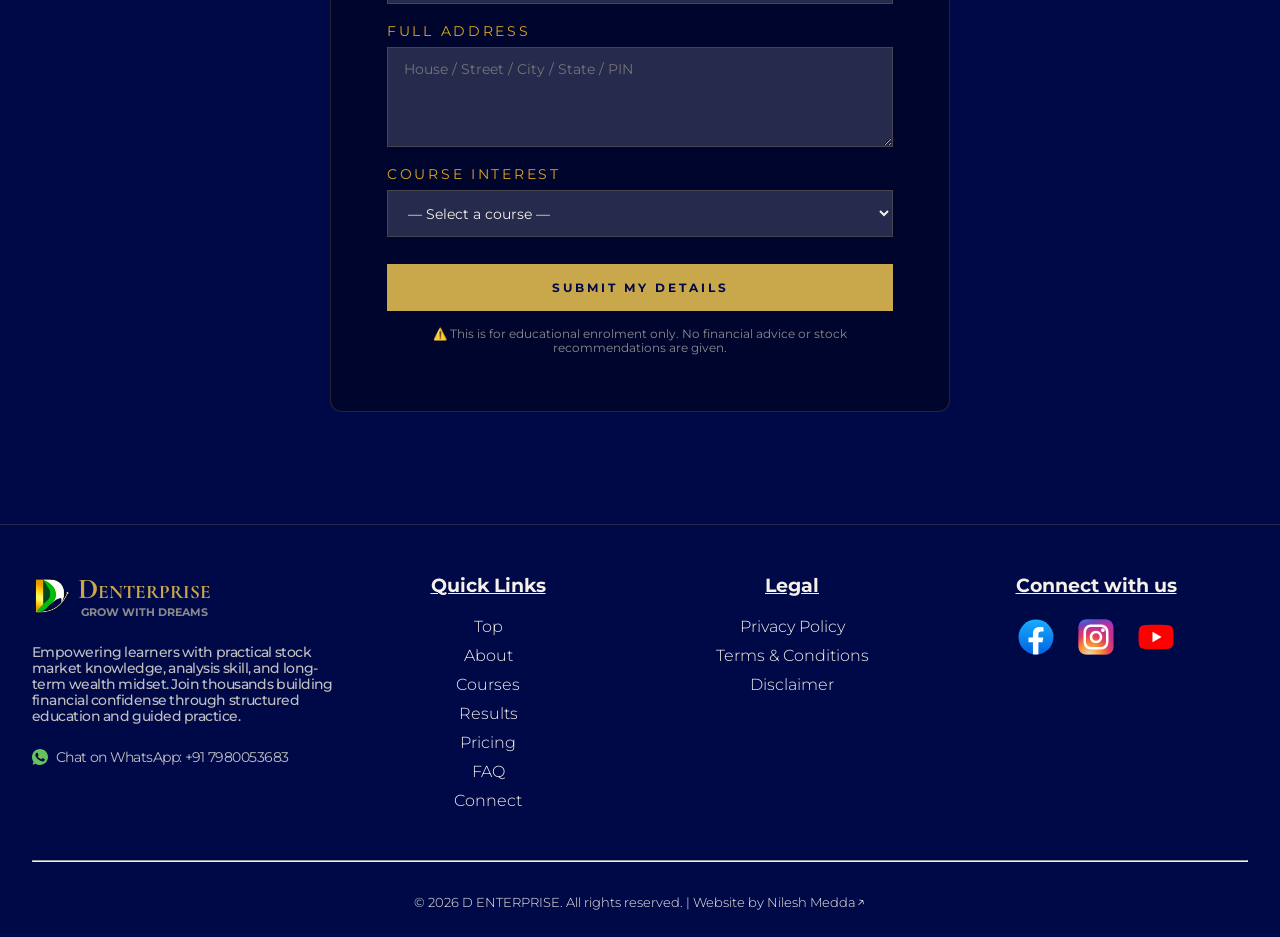
==== commit 0edf7317: "refacor: change stats and pricing data" ====
--- a/index.html
+++ b/index.html
@@ -268,10 +268,10 @@
                 <p class="section-sub">I don't recommend stocks or give financial advice. I teach you how markets work, how to read charts, manage risk, and build your own strategy — so you make decisions with confidence, not guesswork.</p>
 
                 <div class="stats-grid reveal">
-                <div class="stat"><div class="stat-num">5K+</div><div class="stat-label">Students Taught</div></div>
-                <div class="stat"><div class="stat-num">8+</div><div class="stat-label">Years of Experience</div></div>
-                <div class="stat"><div class="stat-num">12</div><div class="stat-label">Courses Available</div></div>
-                <div class="stat"><div class="stat-num">98%</div><div class="stat-label">Satisfaction Rate</div></div>
+                <div class="stat"><div class="stat-num">1K</div><div class="stat-label">Students Taught</div></div>
+                <div class="stat"><div class="stat-num">12+</div><div class="stat-label">Years of Experience</div></div>
+                <div class="stat"><div class="stat-num">2</div><div class="stat-label">Courses Available</div></div>
+                <div class="stat"><div class="stat-num">96%</div><div class="stat-label">Satisfaction Rate</div></div>
                 </div>
             </div>
         </section>
@@ -419,7 +419,7 @@
                     <div class="popular-badge">Most Popular</div>
                     <div class="price-name">Professional</div>
                     <div class="price-desc">Complete curriculum for serious learners who want to master every aspect of trading.</div>
-                    <div class="price-amount"><span>₹</span>12,999</div>
+                    <div class="price-amount"><span>₹</span>6,499</div>
                     <div class="price-period">One-time payment · Lifetime access</div>
                     <ul class="price-features">
                     <li>All Starter Features</li>
@@ -436,7 +436,7 @@
                 <div class="price-card">
                     <div class="price-name">Elite Mentorship</div>
                     <div class="price-desc">Exclusive one-on-one coaching for personalised guidance and direct mentor access.</div>
-                    <div class="price-amount"><span>₹</span>24,999</div>
+                    <div class="price-amount"><span>₹</span>9,999</div>
                     <div class="price-period">One-time payment · 6-month mentorship</div>
                     <ul class="price-features">
                     <li>All Professional Features</li>
--- a/css/style.css
+++ b/css/style.css
@@ -539,7 +539,7 @@
     background: var(--dark);
   }
 
-  footer a { text-decoration: none; color: inherit;}
+  footer a { text-decoration: none; color: inherit; cursor: pointer;}
 
   .footer-content { display: grid; grid-template-columns: repeat(4, 1fr); padding-bottom: 50px;}
 
@@ -572,10 +572,12 @@
 .footer-title{ text-decoration: underline; font-weight: 600; font-size: 1.2rem;}
 
 .footer-company { display: flex; flex-direction: column; gap: 20px;}
-.footer-company-links { list-style: none; text-decoration: none; display: flex; flex-direction: column; gap: 5px;}
+.footer-company-links { list-style: none; text-decoration: none; display: flex; flex-direction: column; gap: 10px;}
+.footer-company-links > li > a:hover { color: hsla(0, 100%, 60%); font-weight: 400;}
  
 .footer-legal { display: flex; flex-direction: column; gap: 20px;}
-.footer-legal-links { list-style: none; text-decoration: none; display: flex; flex-direction: column; gap: 5px;}
+.footer-legal-links { list-style: none; text-decoration: none; display: flex; flex-direction: column; gap: 10px;}
+.footer-legal-links > li > a:hover { color: hsla(0, 100%, 60%); font-weight: 400;}
 
 .footer-connect { display: flex; flex-direction: column; gap: 20px;}
 .footer-connect-links {display: flex; gap: 20px; justify-content: center;}
@@ -583,7 +585,7 @@
 .footer-copyright { font-size: 0.8rem; padding-top: 30px; padding-bottom: 10px;}
 
 .nilesh-portfolio::after { content: "\2197"; font-size: 1rem;}
-.nilesh-portfolio:hover { text-decoration: dashed; color: #c9ff3d;}
+.nilesh-portfolio:hover { text-decoration: dashed; color: #c9ff3d; font-weight: 400;}
 
   /* ANIMATIONS */
   @keyframes wapulse {
